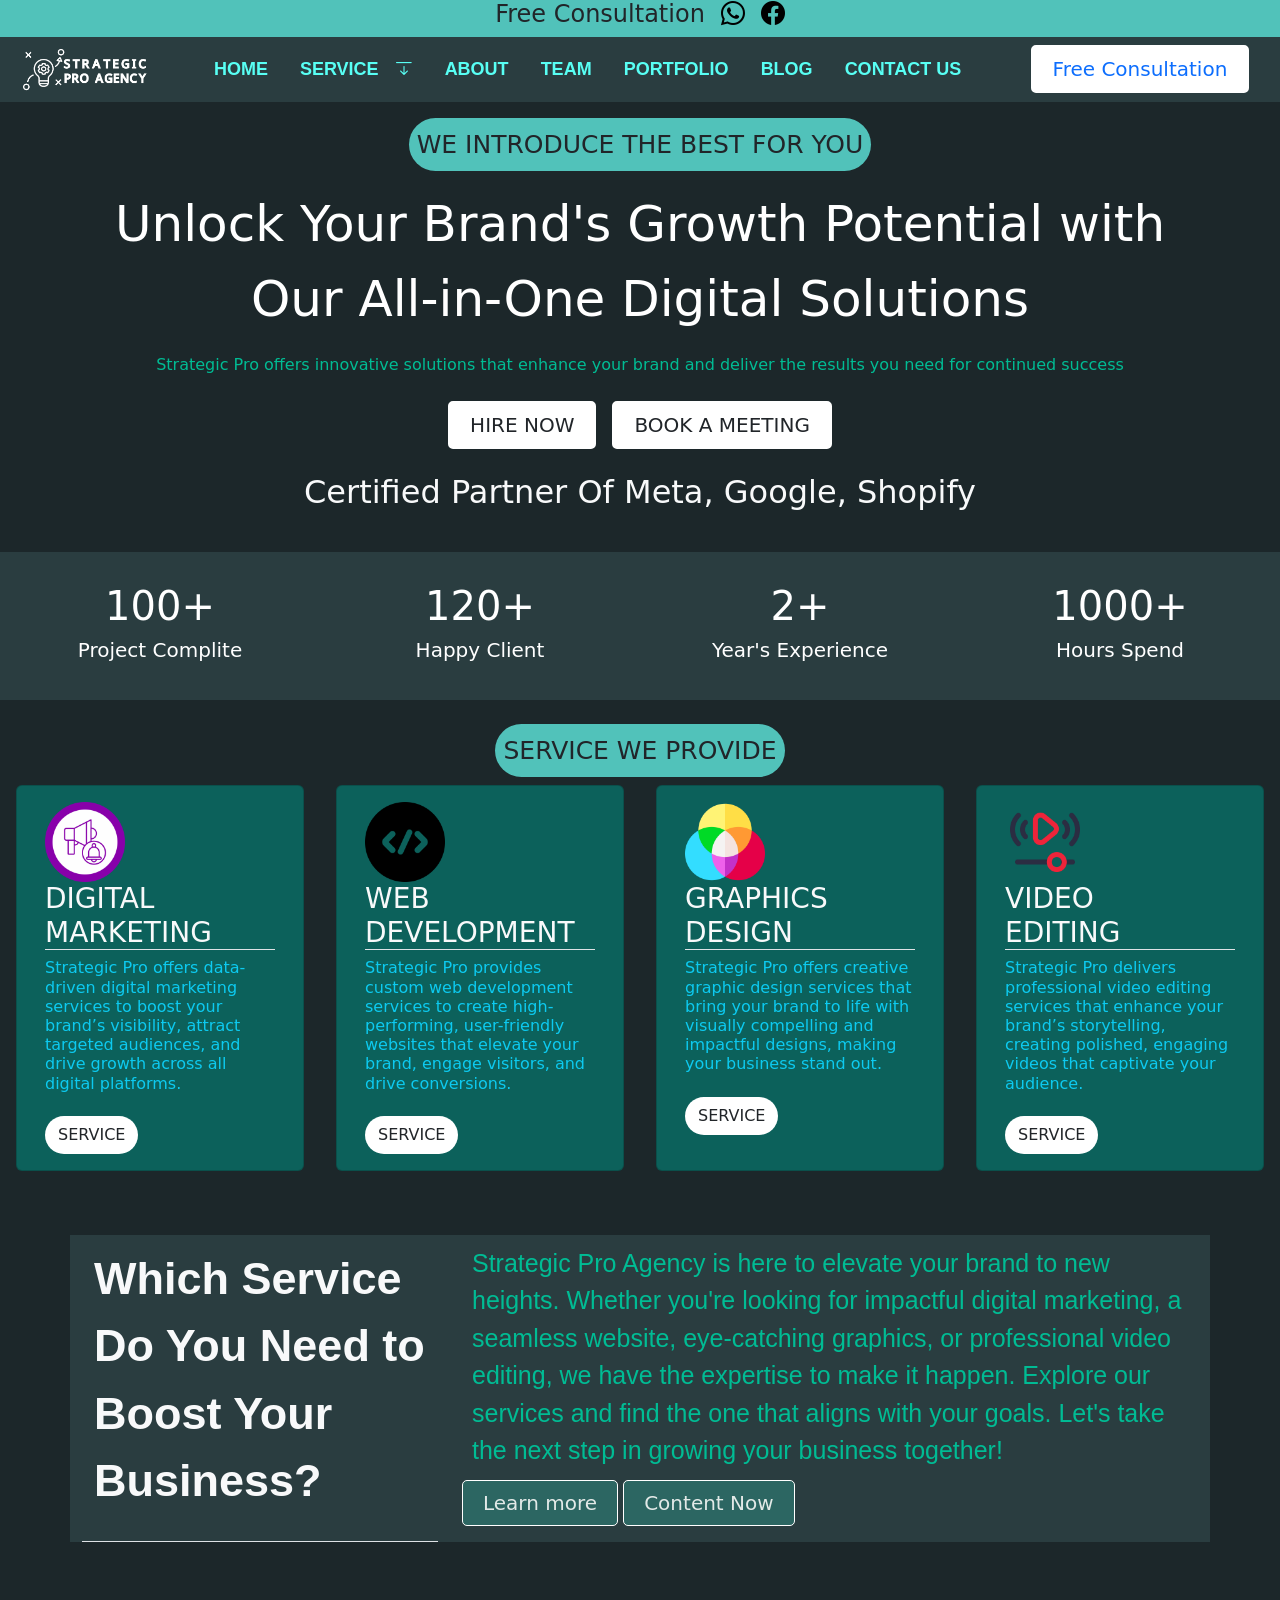
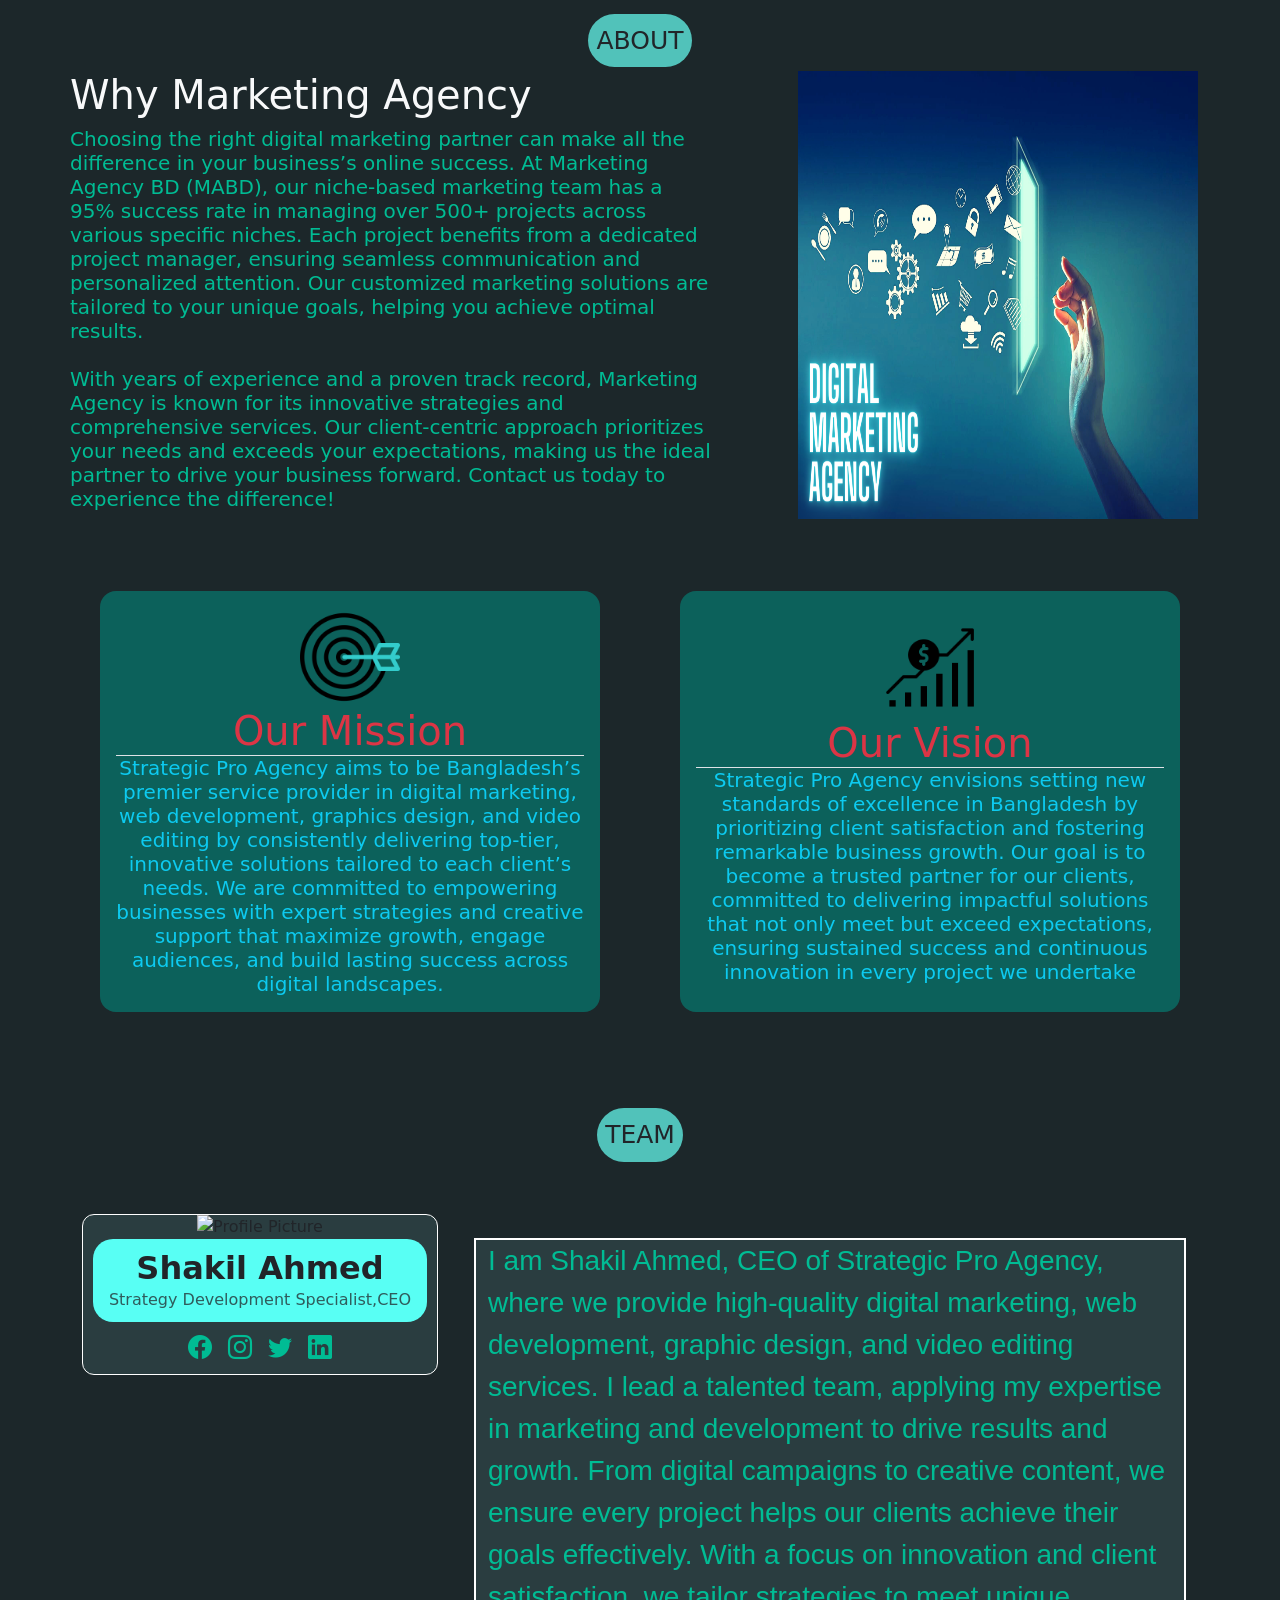
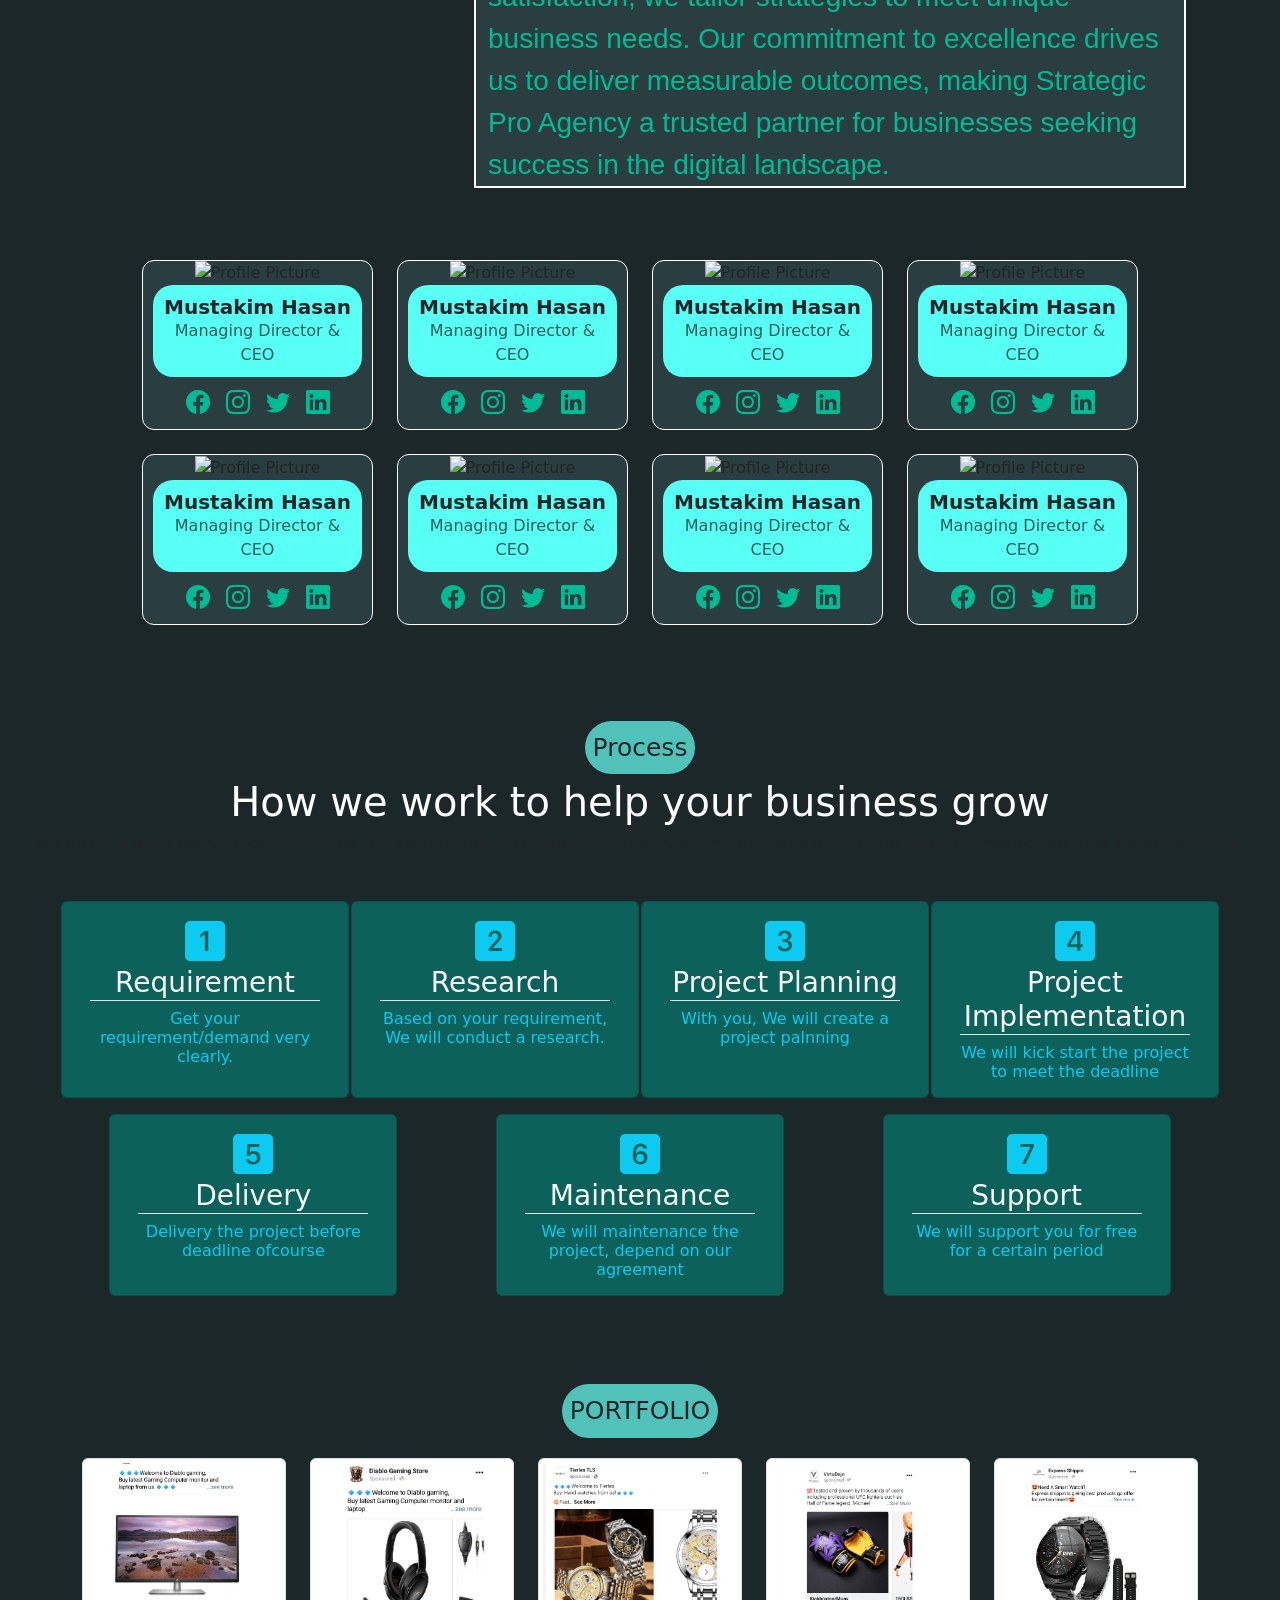
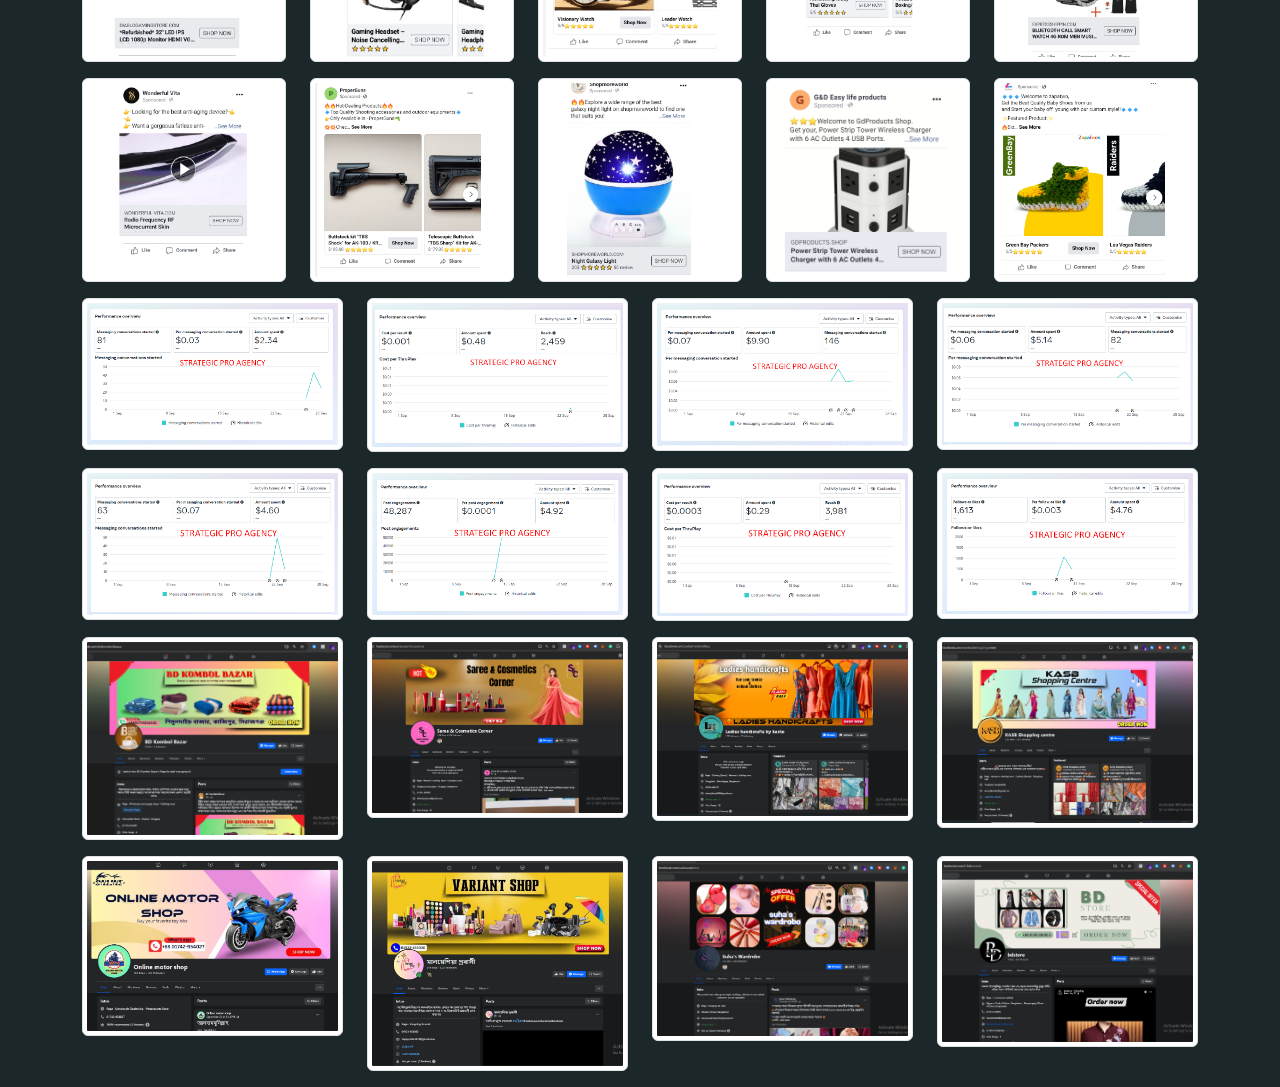
==== index.html @ 406c77cb "first commit" ====
<!DOCTYPE html>
<html lang="en">
<head>
    <meta charset="UTF-8">
    <meta name="viewport" content="width=device-width, initial-scale=1.0">
    <title>Strategic Pro</title>
    <link rel="stylesheet" href="css/style.css">
    <link rel="icon" type="image/x-icon" href="img/Untitled design (1).png">
    <link href="https://cdn.jsdelivr.net/npm/bootstrap@5.3.3/dist/css/bootstrap.min.css" rel="stylesheet" integrity="sha384-QWTKZyjpPEjISv5WaRU9OFeRpok6YctnYmDr5pNlyT2bRjXh0JMhjY6hW+ALEwIH" crossorigin="anonymous">
    <script src="https://cdn.jsdelivr.net/npm/bootstrap@5.3.3/dist/js/bootstrap.bundle.min.js" integrity="sha384-YvpcrYf0tY3lHB60NNkmXc5s9fDVZLESaAA55NDzOxhy9GkcIdslK1eN7N6jIeHz" crossorigin="anonymous"></script>
</head>
<body style="background-color:#1c272a">
    <!-- top -->
    <section>
        <div class="d-flex justify-content-center top-bg">
            <h4>Free Consultation</h4 >
            <a class="h4 ps-3 d-flex align-items-center text-decoration-none" href="https://wa.me/01705284130" target="_blank"><i class="bi bi-whatsapp"></i></a>
            <a class="h4 ps-3 d-flex align-items-center text-decoration-none" href="https://www.facebook.com/freelancerexpert.shakil" target="_blank"><i class="bi bi-facebook"></i></a>
        </div>
    </section>
    <section class="d-flex justify-content-around align-items-center sticky-top menu-ber" style="background-color: #2a3d40;">
        <div>
            <img src="img/RAKIB MART.png" alt="logo" width="130px">
        </div>
        <div class="d-none d-xl-block d-xxl-block">
            <ul class="nav">
                <li class="nav-item"><a href="3" class="nav-link">HOME</a></li>
                    <div class="dropdown">
                        <li class="nav-item">
                            <a href="#" class="nav-link">SERVICE<i class="ps-3 bi bi-arrow-bar-down"></i></a>
                        </li>
                        <div class="dropdown-content">
                            <div class="col-3 border m-1">
                                <p class="h5 d-flex sub-color p-2">DIGITAL MARKETING</p>
                                <li><a href="#" class="nav-link">Meta Ads Management </a></li>
                                <li><a href="#" class="nav-link">Google Ads Management</a></li>
                                <li><a href="#" class="nav-link">Web Analytics</a></li>
                                <li><a href="#" class="nav-link">Strategy & Planning </a></li>
                                <li><a href="#" class="nav-link">CRO </a></li>
                                <li><a href="#" class="nav-link">Social Media Marketing </a></li>
                                <li><a href="#" class="nav-link">Search Engin Optimization</a></li>
                            </div>
                            <div class="col-3 border m-1">
                                <p class="h5 d-flex sub-color p-2">WEB DEVELOPMENT</p>
                                <li><a href="#" class="nav-link">Front-End Development</a></li>
                                <li><a href="#" class="nav-link">Back-End Development</a></li>
                                <li><a href="#" class="nav-link">Full-Stack Development</a></li>
                                <li><a href="#" class="nav-link">UI/UX Design</a></li>
                                <li><a href="#" class="nav-link">Testing & Debugging</a></li>
                            </div>
                            <div class="col-3 border m-1">
                                <p class="h5 d-flex sub-color p-2">GRAPHICS DESIGN</p>
                                <li><a href="#" class="nav-link">Logo Design</a></li>
                                <li><a href="#" class="nav-link">Banner Design</a></li>
                                <li><a href="#" class="nav-link">Business Card Design</a></li>
                                <li><a href="#" class="nav-link">Product Design</a></li>
                                <li><a href="#" class="nav-link">Motion Graphics</a></li>
                                <li><a href="#" class="nav-link">Content Design</a></li>
                            </div>
                            <div class="col-3 border m-1">
                                <p class="h5 d-flex sub-color p-2">VIDEO EDITING</p>
                                <li><a href="#" class="nav-link"> Marketing Videos</a></li>
                                <li><a href="#" class="nav-link">Promotional Videos</a></li>
                                <li><a href="#" class="nav-link">Corporate & Training Videos</a></li>
                                <li><a href="#" class="nav-link">Social Media Content</a></li>
                                <li><a href="#" class="nav-link">Color Grading & Correction</a></li>
                                <li><a href="#" class="nav-link">Audio Sync & Sound Design</a></li>
                            </div>
                        </div>
                    </div>
                <li class="nav-item"><a href="3" class="nav-link">ABOUT</a></li>
                <li class="nav-item"><a href="3" class="nav-link">TEAM</a></li>
                <li class="nav-item"><a href="3" class="nav-link">PORTFOLIO</a></li>
                <li class="nav-item"><a href="3" class="nav-link">BLOG</a></li>
                <li class="nav-item"><a href="3" class="nav-link">CONTACT US</a></li>
            </ul>
        </div>
        <div class="box m-2 top-cta-button-small d-xl-none d-xxl-none">
            <a class="text-decoration-none" href="https://wa.me/01705284130" target="_blank">Free Consultation</a>
        </div>
        <div class="h5 box  m-2 top-cta-button d-none d-xl-block d-xxl-block d-none">
            <a class=" text-decoration-none" href="https://wa.me/01705284130" target="_blank">Free Consultation</a>
        </div>
    </section>


    <section>
        <div class="d-flex justify-content-center m-3">
            <div class="d-inline-flex about-main text-center">WE INTRODUCE THE BEST FOR YOU </div>
        </div>
        <div class="container">
            <p class="h2 text-white text-center d-block d-xl-none d-xxl-none">Unlock Your Brand's Growth Potential with Our All-in-One Digital Solutions</p>
            <p class=" text-size text-white text-center d-none d-xl-block d-xxl-block">Unlock Your Brand's Growth Potential with Our All-in-One Digital Solutions</p>
            <span class="text-center text-white-co justify-content-center d-flex mb-3">Strategic Pro offers innovative solutions that enhance your brand and deliver the results you need for continued success</span>
        </div>

        <div class="d-flex justify-content-center mb-3">
            <div class="h6 m-2 top-cta-button d-inline-flex d-block d-xl-none d-xxl-none box">
                HIRE NOW
            </div>
            <div class="h6 m-2 top-cta-button d-inline-flex d-block d-xl-none d-xxl-none box">
                BOOK A MEETING
            </div>
            <div class="h5 m-2 top-cta-button d-inline-flex d-none d-xl-block d-xxl-block box">
                HIRE NOW
            </div>
            <div class="h5 m-2 top-cta-button d-inline-flex d-none d-xl-block d-xxl-block box">
                BOOK A MEETING
            </div>
        </div>
        <div>
            <p class="h2 d-flex justify-content-center text-light mb-3 text-center">Certified Partner Of Meta, Google, Shopify</p>
            <div class="d-sm-flex justify-content-center text-center mb-4">
                <img src="https://growthcart.agency/wp-content/uploads/2024/01/image-65.png" alt="">
                <img src="https://growthcart.agency/wp-content/uploads/2024/01/image-64.png" alt="">
                <img src="https://growthcart.agency/wp-content/uploads/2024/01/image-63.png" alt="">
            </div>
            
        </div>
        
    </section>
    

    <section class="work-bg container-fluid">
        <div class="row work ">
            <div class="col-3">
                <h1 class="d-flex justify-content-center">100+</h1>
                <span class="d-flex justify-content-center h5">Project Complite</span>
            </div>
            <div class="col-3">
                <h1 class="d-flex justify-content-center">120+</h1>
                <span class="d-flex justify-content-center h5">Happy Client</span>
            </div>
            <div class="col-3">
                <h1 class="d-flex justify-content-center">2+</h1>
                <span class="d-flex justify-content-center h5">Year's Experience</span>
            </div>
            <div class="col-3">
                <h1 class="d-flex justify-content-center">1000+</h1>
                <span class="d-flex justify-content-center h5">Hours Spend</span>
            </div>
        </div>
    </section>

    <section class="container-fluid d-flex justify-content-around ">
        <div class="d-inline-flex about-main mt-4 mb-2">
            SERVICE WE PROVIDE
        </div>
    </section>


    <section class="container-fluid">
        <div class="d-flex row justify-content-around">
            <div class="card mb-3 box" style="width: 18rem; background-color: #0c615b;">
                <div class="card-body">
                    <img src="img/media.png" alt="" width="80px">
                  <h3 class="card-title border-bottom text-light">DIGITAL MARKETING</h3>
                  <p class="card-text h6 text-info">Strategic Pro offers data-driven digital marketing services to boost your brand’s visibility, attract targeted audiences, and drive growth across all digital platforms.</p>
                  <a href="https://wa.me/+8801705284130" class="button-color btn" target="_blank">SERVICE</a>
                </div>
            </div>
            <div class="card mb-3 box" style="width: 18rem;background-color: #0c615b;">
                <div class="card-body">
                    <img src="img/code.png" alt="" width="80px">
                  <h3 class="card-title border-bottom text-light">WEB DEVELOPMENT</h3>
                  <p class="card-text h6 text-info">Strategic Pro provides custom web development services to create high-performing, user-friendly websites that elevate your brand, engage visitors, and drive conversions.</p>
                  <a href="https://wa.me/+8801705284130" class="button-color btn" target="_blank">SERVICE</a>
                </div>
            </div>
            <div class="card mb-3 box" style="width: 18rem;background-color: #0c615b;">
                <div class="card-body">
                    <img src="img/rgb.png" alt="" width="80px">
                  <h3 class="card-title border-bottom text-light">GRAPHICS DESIGN</h3>
                  <p class="card-text h6 text-info">Strategic Pro offers creative graphic design services that bring your brand to life with visually compelling and impactful designs, making your business stand out.</p>
                  <a href="https://wa.me/+8801705284130" class="button-color btn" target="_blank">SERVICE</a>
                </div>
            </div>
            <div class="card mb-3 box" style="width: 18rem; background-color: #0c615b;">
                <div class="card-body">
                    <img src="img/online-video.png" alt="" width="80px">
                  <h3 class="card-title d-none d-xl-block border-bottom text-light">VIDEO <br> EDITING</h3>
                  <h3 class="card-title d-block d-xl-none border-bottom text-light">VIDEO EDITING</h3>
                  <p class="card-text h6 text-info">Strategic Pro delivers professional video editing services that enhance your brand’s storytelling, creating polished, engaging videos that captivate your audience.</p>
                  <a href="https://wa.me/+8801705284130" class="button-color btn" target="_blank">SERVICE</a>
                </div>
            </div>
        </div>
    </section>

    <section class="container-fluid container mb-5 mt-5">
        <div class="row p-3 p-sm-0 services-bg">
            <div class="col">
                <div class="d-flex justify-content-center tittle-qs container border-bottom text-light d-none d-xl-block">
                    <p>Which Service Do You Need to Boost Your Business?</p>
                </div>
                <div class="d-flex justify-content-center tittle-qs-small container border-bottom text-light d-block d-xl-none">
                    <p>Which Service Do You Need to Boost Your Business?</p>
                </div>
            </div>
            <div class="col-sm-8" >
                <div class="d-flex align-items-center tittle-des d-none d-xl-block "style="color: #00bc94;">         
                Strategic Pro Agency is here to elevate your brand to new heights. Whether you're looking for impactful digital marketing, a seamless website, eye-catching graphics, or professional video editing, we have the expertise to make it happen. Explore our services and find the one that aligns with your goals. Let's take the next step in growing your business together!
                </div>
                <div class="d-flex align-items-center tittle-des-small d-block d-xl-none" style="color: #00bc94;">         
                Strategic Pro Agency is here to elevate your brand to new heights. Whether you're looking for impactful digital marketing, a seamless website, eye-catching graphics, or professional video editing, we have the expertise to make it happen. Explore our services and find the one that aligns with your goals. Let's take the next step in growing your business together!
                </div>
                <div >
                    <p class="h5 service-cta-button d-inline-flex box">Learn more</p>
                    <p class="h5 service-cta-button d-inline-flex box">Content Now</p>
                </div>
            </div>
        </div>  
    </section>

    <section class="container-fluid d-flex justify-content-around ">
        <div class="d-inline-flex about-main mb-1 mt-4">
            ABOUT
        </div>
    </section>

    <section class="container">
        <div class="row">
            <div class="col-sm-7 p-4 p-sm-0 row d-flex align-items-center">
                <h1 class="text-light" style="color: #00bc94;">Why Marketing Agency</h1>
                <span class="h5 d-none d-xl-block" style="color: #00bc94;">Choosing the right digital marketing partner can make all the difference in your business’s online success. At Marketing Agency BD (MABD), our niche-based marketing team has a 95% success rate in managing over 500+ projects across various specific niches. Each project benefits from a dedicated project manager, ensuring seamless communication and personalized attention. Our customized marketing solutions are tailored to your unique goals, helping you achieve optimal results.
                   <br><br> With years of experience and a proven track record, Marketing Agency is known for its innovative strategies and comprehensive services. Our client-centric approach prioritizes your needs and exceeds your expectations, making us the ideal partner to drive your business forward. Contact us today to experience the difference!</span>
                <span class=" d-block d-xl-none" style="color: #00bc94;">Choosing the right digital marketing partner can make all the difference in your business’s online success. At Marketing Agency BD (MABD), our niche-based marketing team has a 95% success rate in managing over 500+ projects across various specific niches. Each project benefits from a dedicated project manager, ensuring seamless communication and personalized attention. Our customized marketing solutions are tailored to your unique goals, helping you achieve optimal results.
                   <br><br> With years of experience and a proven track record, Marketing Agency is known for its innovative strategies and comprehensive services. Our client-centric approach prioritizes your needs and exceeds your expectations, making us the ideal partner to drive your business forward. Contact us today to experience the difference!</span>
            </div>
            <div class="col d-flex justify-content-end container-fluid">
                <img class="d-none d-sm-block" width="400px" src="img/digital marketing agency.png" alt="">
                <img class="d-block d-sm-none" width="200px" src="img/digital marketing agency.png" alt="">
            </div>
        </div>
    </section>
    <section class="container-fluid">
        <div class="d-flex row justify-content-around m-sm-5">
            <div class="box col-sm-6 col p-3 d-flex align-items-center m-4 rounded-4" style="width: 500px ; background-color: #0c615b;">
                <div class="card-body text-center">
                    <img src="img/target.png" alt="" width="100px">
                  <h1 class="card-title border-bottom text-danger">Our Mission</h1>
                  <p class="card-text h5" style="color: #0dcaf0">Strategic Pro Agency aims to be Bangladesh’s premier service provider in digital marketing, web development, graphics design, and video editing by consistently delivering top-tier, innovative solutions tailored to each client’s needs. We are committed to empowering businesses with expert strategies and creative support that maximize growth, engage audiences, and build lasting success across digital landscapes.</p>
                </div>
            </div>
            <div class="box col-sm-6 col p-3 d-flex align-items-center m-4 rounded-4" style="width: 500px; background-color: #0c615b;">
                <div class="card-body text-center">
                    <img src="img/growth.png" alt="" width="100px">
                  <h1 class="card-title border-bottom text-danger">Our Vision</h1>
                  <p class="card-text h5"style="color: #0dcaf0">Strategic Pro Agency envisions setting new standards of excellence in Bangladesh by prioritizing client satisfaction and fostering remarkable business growth. Our goal is to become a trusted partner for our clients, committed to delivering impactful solutions that not only meet but exceed expectations, ensuring sustained success and continuous innovation in every project we undertake</p>
                </div>
            </div>
        </div>
    </section>

    <section class="container-fluid d-flex justify-content-around ">
        <div class="d-inline-flex about-main mb-1 mt-4">
            TEAM
        </div>
    </section>
    <section class="container-fluid container mb-5 mt-5">
            <div class="row">
                <!-- Card 1 -->
                <div class="col-md-4">
                    <div class="box text-center" style="border-radius: 12px; border: 1px solid white; background-color: #2a3d40;">
                        <img src="img/IMG_20241108_171100-removebg.png" class="card-img-top mx-auto" alt="Profile Picture" style="width: 260px;">
                        <div class="card-body">
                            <div class="name-color">
                                <h2 class="card-title  fw-bold">Shakil Ahmed</h5>
                                <p class="card-text text-muted">Strategy Development Specialist,CEO</p>
                            </div>
                            <div class="social-icons d-flex justify-content-center gap-3 mt-2 mb-2">
                                <a href="#" class=""><i class="bi bi-facebook"></i></a>
                                <a href="#" class=""><i class="bi bi-instagram"></i></a>
                                <a href="#" class=""><i class="bi bi-twitter"></i></a>
                                <a href="#" class=""><i class="bi bi-linkedin"></i></a>
                            </div>
                        </div>
                    </div>
                </div>
                <div class="col row my-about m-4 d-none d-sm-block d-inline-flex" style="color: #00bc94;">  
                    I am Shakil Ahmed, CEO of Strategic Pro Agency, where we provide high-quality digital marketing, web development, graphic design, and video editing services. I lead a talented team, applying my expertise in marketing and development to drive results and growth. From digital campaigns to creative content, we ensure every project helps our clients achieve their goals effectively.
                    With a focus on innovation and client satisfaction, we tailor strategies to meet unique business needs. Our commitment to excellence drives us to deliver measurable outcomes, making Strategic Pro Agency a trusted partner for businesses seeking success in the digital landscape.       
                </div>
                <div class="col-sm-8 col my-about-small m-3 d-block d-sm-none" style="color: #00bc94;">         
                    I am Shakil Ahmed, CEO of Strategic Pro Agency, where we provide high-quality digital marketing, web development, graphic design, and video editing services. I lead a talented team, applying my expertise in marketing and development to drive results and growth. From digital campaigns to creative content, we ensure every project helps our clients achieve their goals effectively.
                </div>
            </div>
        

        <div class="d-flex row justify-content-around m-sm-5">
            <div class="col-md-3 mb-4">
                <div class="box text-center" style="border-radius: 12px; border: 1px solid white; background-color: #2a3d40;">
                    <img src="img/IMG_20241108_171100-removebg.png" class="card-img-top mx-auto" alt="Profile Picture" style="width: 150px;">
                    <div class="card-body">
                        <div class="name-color">
                            <h5 class="card-title  fw-bold">Mustakim Hasan</h5>
                            <p class="card-text text-muted">Managing Director & CEO</p>
                        </div>
                        <div class="social-icons d-flex justify-content-center gap-3 mt-2 mb-2">
                            <a href="#" class=""><i class="bi bi-facebook"></i></a>
                            <a href="#" class=""><i class="bi bi-instagram"></i></a>
                            <a href="#" class=""><i class="bi bi-twitter"></i></a>
                            <a href="#" class=""><i class="bi bi-linkedin"></i></a>
                        </div>
                    </div>
                </div>
            </div>
            <div class="col-md-3 mb-4">
                <div class="text-center box" style="border-radius: 12px; border: 1px solid white; background-color: #2a3d40;">
                    <img src="img/IMG_20241108_171100-removebg.png" class="card-img-top mx-auto" alt="Profile Picture" style="width: 150px;">
                    <div class="card-body">
                        <div class="name-color">
                            <h5 class="card-title  fw-bold">Mustakim Hasan</h5>
                            <p class="card-text text-muted">Managing Director & CEO</p>
                        </div>
                        <div class="social-icons d-flex justify-content-center gap-3 mt-2 mb-2">
                            <a href="#" class=""><i class="bi bi-facebook"></i></a>
                            <a href="#" class=""><i class="bi bi-instagram"></i></a>
                            <a href="#" class=""><i class="bi bi-twitter"></i></a>
                            <a href="#" class=""><i class="bi bi-linkedin"></i></a>
                        </div>
                    </div>
                </div>
            </div>
            <div class="col-md-3 mb-4">
                <div class="text-center box" style="border-radius: 12px; border: 1px solid white; background-color: #2a3d40;">
                    <img src="img/IMG_20241108_171100-removebg.png" class="card-img-top mx-auto" alt="Profile Picture" style="width: 150px;">
                    <div class="card-body">
                        <div class="name-color">
                            <h5 class="card-title  fw-bold">Mustakim Hasan</h5>
                            <p class="card-text text-muted">Managing Director & CEO</p>
                        </div>
                        <div class="social-icons d-flex justify-content-center gap-3 mt-2 mb-2">
                            <a href="#" class=""><i class="bi bi-facebook"></i></a>
                            <a href="#" class=""><i class="bi bi-instagram"></i></a>
                            <a href="#" class=""><i class="bi bi-twitter"></i></a>
                            <a href="#" class=""><i class="bi bi-linkedin"></i></a>
                        </div>
                    </div>
                </div>
            </div>
            <div class="col-md-3 mb-4">
                <div class="text-center box" style="border-radius: 12px; border: 1px solid white; background-color: #2a3d40;">
                    <img src="img/IMG_20241108_171100-removebg.png" class="card-img-top mx-auto" alt="Profile Picture" style="width: 150px;">
                    <div class="card-body">
                        <div class="name-color">
                            <h5 class="card-title  fw-bold">Mustakim Hasan</h5>
                            <p class="card-text text-muted">Managing Director & CEO</p>
                        </div>
                        <div class="social-icons d-flex justify-content-center gap-3 mt-2 mb-2">
                            <a href="#" class=""><i class="bi bi-facebook"></i></a>
                            <a href="#" class=""><i class="bi bi-instagram"></i></a>
                            <a href="#" class=""><i class="bi bi-twitter"></i></a>
                            <a href="#" class=""><i class="bi bi-linkedin"></i></a>
                        </div>
                    </div>
                </div>
            </div>
            <div class="col-md-3 mb-4">
                <div class="text-center box" style="border-radius: 12px; border: 1px solid white; background-color: #2a3d40;">
                    <img src="img/IMG_20241108_171100-removebg.png" class="card-img-top mx-auto" alt="Profile Picture" style="width: 150px;">
                    <div class="card-body">
                        <div class="name-color">
                            <h5 class="card-title  fw-bold">Mustakim Hasan</h5>
                            <p class="card-text text-muted">Managing Director & CEO</p>
                        </div>
                        <div class="social-icons d-flex justify-content-center gap-3 mt-2 mb-2">
                            <a href="#" class=""><i class="bi bi-facebook"></i></a>
                            <a href="#" class=""><i class="bi bi-instagram"></i></a>
                            <a href="#" class=""><i class="bi bi-twitter"></i></a>
                            <a href="#" class=""><i class="bi bi-linkedin"></i></a>
                        </div>
                    </div>
                </div>
            </div>
            <div class="col-md-3 mb-4">
                <div class="text-center box" style="border-radius: 12px; border: 1px solid white; background-color: #2a3d40;">
                    <img src="img/IMG_20241108_171100-removebg.png" class="card-img-top mx-auto" alt="Profile Picture" style="width: 150px;">
                    <div class="card-body">
                        <div class="name-color">
                            <h5 class="card-title  fw-bold">Mustakim Hasan</h5>
                            <p class="card-text text-muted">Managing Director & CEO</p>
                        </div>
                        <div class="social-icons d-flex justify-content-center gap-3 mt-2 mb-2">
                            <a href="#" class=""><i class="bi bi-facebook"></i></a>
                            <a href="#" class=""><i class="bi bi-instagram"></i></a>
                            <a href="#" class=""><i class="bi bi-twitter"></i></a>
                            <a href="#" class=""><i class="bi bi-linkedin"></i></a>
                        </div>
                    </div>
                </div>
            </div>
            <div class="col-md-3 mb-4">
                <div class="text-center box" style="border-radius: 12px; border: 1px solid white; background-color: #2a3d40;">
                    <img src="img/IMG_20241108_171100-removebg.png" class="card-img-top mx-auto" alt="Profile Picture" style="width: 150px;">
                    <div class="card-body">
                        <div class="name-color">
                            <h5 class="card-title  fw-bold">Mustakim Hasan</h5>
                            <p class="card-text text-muted">Managing Director & CEO</p>
                        </div>
                        <div class="social-icons d-flex justify-content-center gap-3 mt-2 mb-2">
                            <a href="#" class=""><i class="bi bi-facebook"></i></a>
                            <a href="#" class=""><i class="bi bi-instagram"></i></a>
                            <a href="#" class=""><i class="bi bi-twitter"></i></a>
                            <a href="#" class=""><i class="bi bi-linkedin"></i></a>
                        </div>
                    </div>
                </div>
            </div>
            <div class="col-md-3 mb-4">
                <div class="text-center box" style="border-radius: 12px; border: 1px solid white; background-color: #2a3d40;">
                    <img src="img/IMG_20241108_171100-removebg.png" class="card-img-top mx-auto" alt="Profile Picture" style="width: 150px;">
                    <div class="card-body">
                        <div class="name-color">
                            <h5 class="card-title  fw-bold">Mustakim Hasan</h5>
                            <p class="card-text text-muted">Managing Director & CEO</p>
                        </div>
                        <div class="social-icons d-flex justify-content-center gap-3 mt-2 mb-2">
                            <a href="#" class=""><i class="bi bi-facebook"></i></a>
                            <a href="#" class=""><i class="bi bi-instagram"></i></a>
                            <a href="#" class=""><i class="bi bi-twitter"></i></a>
                            <a href="#" class=""><i class="bi bi-linkedin"></i></a>
                        </div>
                    </div>
                </div>
            </div>
            
                
        </div>
    </section>
    <section class="container-fluid d-flex justify-content-around ">
            <div class="d-inline-flex about-main mb-1 mt-4">
                Process
            </div>
    </section>
    <section class="container-fluid d-flex justify-content-around">
        <div class="d-inline-flex mb-2 h1 text-center text-white">
            How we work to help your business grow
        </div>
    </section>
    <div class="d-flex justify-content-center h6 text-center">
        We follow a work process for our project. We understand your requirement very clearly and provide you the perfect services that your business needs.
    </div>

    <section class="container-fluid">
        <div class="d-flex row justify-content-around m-sm-5">
            <div class="card mb-3 box" style="width: 18rem; background-color: #0c615b;">
                <div class="card-body text-center">
                    <i class="bi bi-1-square-fill h1 text-info"></i>
                  <h3 class="card-title border-bottom text-light">Requirement</h3>
                  <p class="card-text h6 text-info">Get your requirement/demand very clearly.</p>
                </div>
            </div>
            <div class="card mb-3 box" style="width: 18rem;background-color: #0c615b;">
                <div class="card-body text-center">
                    <i class="bi bi-2-square-fill h1 text-info"></i>
                  <h3 class="card-title border-bottom text-light">Research</h3>
                  <p class="card-text h6 text-info">Based on your requirement, We will conduct a research.</p>
                </div>
            </div>
            <div class="card mb-3 box" style="width: 18rem;background-color: #0c615b;">
                <div class="card-body text-center ">
                    <i class="bi bi-3-square-fill h1 text-info"></i>
                  <h3 class="card-title border-bottom text-light">Project Planning</h3>
                  <p class="card-text h6 text-info">With you, We will create a project palnning</p>
                </div>
            </div>
            <div class="card mb-3 box" style="width: 18rem; background-color: #0c615b;">
                <div class="card-body text-center">
                    <i class="bi bi-4-square-fill h1 text-info"></i>              
                  <h3 class="card-title border-bottom text-light">Project Implementation</h3>
                  <p class="card-text h6 text-info">We will kick start the project to meet the deadline</p>
                </div>
            </div>
            <div class="card mb-3 box" style="width: 18rem; background-color: #0c615b;">
                <div class="card-body text-center">
                    <i class="bi bi-5-square-fill h1 text-info"></i>      
                  <h3 class="card-title border-bottom text-light">Delivery</h3>
                  <p class="card-text h6 text-info">Delivery the project before deadline ofcourse</p>
                </div>
            </div>
            <div class="card mb-3 box" style="width: 18rem; background-color: #0c615b;">
                <div class="card-body text-center">
                    <i class="bi bi-6-square-fill h1 text-info"></i> 
                  <h3 class="card-title border-bottom text-light">Maintenance</h3>
                  <p class="card-text h6 text-info">We will maintenance the project, depend on our agreement</p>
                </div>
            </div>
            <div class="card mb-3 box" style="width: 18rem; background-color: #0c615b;">
                <div class="card-body text-center">
                    <i class="bi bi-7-square-fill h1 text-info"></i> 
                  <h3 class="card-title border-bottom text-light">Support</h3>
                  <p class="card-text h6 text-info">We will support you for free for a certain period</p>
                </div>
            </div>
        </div>
    </section>
    <section class="container-fluid d-flex justify-content-around ">
        <div class="d-inline-flex about-main mb-1 mt-4">
            PORTFOLIO
        </div>
    </section>


    <section class="container-fluid container">
        <div class="portfolio-1">
            <div class="row d-flex justify-content-around mb-3 mt-3">
                <div class="col">
                    <img src="img-1/Screenshot_152.png" class="img-thumbnail portfolio-2" width="250px" alt="...">
                </div>
                <div class="col">
                    <img src="img-1/Screenshot_154.png" class="img-thumbnail portfolio-2" width="250px" alt="...">
                </div>
                <div class="col">
                    <img src="img-1/Screenshot_21.png" class="img-thumbnail portfolio-2" width="250px" alt="...">
                </div>
                <div class="col">
                    <img src="img-1/Screenshot_24.png" class="img-thumbnail portfolio-2" width="250px" alt="...">
                </div>
                <div class="col">
                    <img src="img-1/Screenshot_389.png" class="img-thumbnail portfolio-2" width="250px" alt="...">
                </div>
            </div>
            <div class="row d-flex justify-content-around mb-3">
                <div class="col">
                    <img src="img-1/Screenshot_46.png" class="img-thumbnail portfolio-2" width="250px" alt="...">
                </div>
                <div class="col">
                    <img src="img-1/Screenshot_55.png" class="img-thumbnail portfolio-2" width="250px" alt="...">
                </div>
                <div class="col">
                    <img src="img-1/Screenshot_76.png" class="img-thumbnail portfolio-2" width="250px" alt="...">
                </div>
                <div class="col">
                    <img src="img-1/Screenshot_85.png" class="img-thumbnail portfolio-2" width="250px" alt="...">
                </div>
                <div class="col">
                    <img src="img-1/Screenshot_95.png" class="img-thumbnail portfolio-2" width="250px" alt="...">
                </div>
            </div>



            <div class="row d-flex justify-content-around mb-3">
                <div class="col">
                    <img src="img-2/Screenshot_1.png" class="img-thumbnail portfolio-2" width="300px" alt="...">
                </div>
                <div class="col">
                    <img src="img-2/Screenshot_2.png" class="img-thumbnail portfolio-2" width="300px" alt="...">
                </div>
                <div class="col">
                    <img src="img-2/Screenshot_3.png" class="img-thumbnail portfolio-2" width="300px" alt="...">
                </div>
                <div class="col">
                    <img src="img-2/Screenshot_4.png" class="img-thumbnail portfolio-2" width="300px" alt="...">
                </div>
            </div>
            <div class="row d-flex justify-content-around mb-3">
                <div class="col">
                    <img src="img-2/Screenshot_5.png" class="img-thumbnail portfolio-2" width="300px" alt="...">
                </div>
                <div class="col">
                    <img src="img-2/Screenshot_6.png" class="img-thumbnail portfolio-2" width="300px" alt="...">
                </div>
                <div class="col">
                    <img src="img-2/Screenshot_7.png" class="img-thumbnail portfolio-2" width="300px" alt="...">
                </div>
                <div class="col">
                    <img src="img-2/Screenshot_8.png" class="img-thumbnail portfolio-2" width="300px" alt="...">
                </div>
            </div>

            <div class="row d-flex justify-content-around mb-3">
                <div class="col">
                    <img src="img-3/Screenshot_16.png" class="img-thumbnail portfolio-2" width="320px" alt="...">
                </div>
                <div class="col">
                    <img src="img-3/Screenshot_315.png" class="img-thumbnail portfolio-2" width="320px" alt="...">
                </div>
                <div class="col">
                    <img src="img-3/Screenshot_316.png" class="img-thumbnail portfolio-2" width="320px" alt="...">
                </div>
                <div class="col">
                    <img src="img-3/Screenshot_317.png" class="img-thumbnail portfolio-2" width="320px" alt="...">
                </div>
            </div>
            <div class="row d-flex justify-content-around mb-3">
                <div class="col">
                    <img src="img-3/Screenshot_318.png" class="img-thumbnail portfolio-2" width="320px" alt="...">
                </div>
                <div class="col">
                    <img src="img-3/Screenshot_319.png" class="img-thumbnail portfolio-2" width="320px" alt="...">
                </div>
                <div class="col">
                    <img src="img-3/Screenshot_320.png" class="img-thumbnail portfolio-2" width="320px" alt="...">
                </div>
                <div class="col">
                    <img src="img-3/Screenshot_321.png" class="img-thumbnail portfolio-2" width="320px" alt="...">
                </div>
            </div>
        </div>
    </section>
    
    <section>
    </section>

    <script src="https://code.jquery.com/jquery-3.7.1.min.js"></script>
    <script src="js/app.js"></script>
</body>
</html>
---- css/style.css ----
@import url("https://cdn.jsdelivr.net/npm/bootstrap-icons@1.11.3/font/bootstrap-icons.min.css");


.top-bg{
  background: #51c2ba;
}
.top-bg a{
  color: rgb(0, 0, 0);
}

.dropdown {
  position: relative;
  display: inline-block;
}

.dropdown-content {
  display: none;
  position: absolute;
  background-color: #2a3d40;
  min-width: 160px;
  box-shadow: 0px 8px 16px 0px rgba(0,0,0,0.2);
  padding: 7px 20px;
  z-index: 1;
  width: 1050px;
  transform: translateX(-20%);
}

.dropdown:hover .dropdown-content {
  display: flex;
  justify-content: center;
}
.nav .nav-link{
  color: #58fff4;
  font-weight: bold;
  font-family: 'Gill Sans', 'Gill Sans MT', Calibri, 'Trebuchet MS', sans-serif;
  font-size: 18px;
}
.nav .nav-link:hover{
  color: #ffff;
  font-weight: bold;
  font-family: 'Gill Sans', 'Gill Sans MT', Calibri, 'Trebuchet MS', sans-serif;
  font-size: 18px;
}

.top-cta-button{
  border: 2px solid rgb(255, 255, 255);
  border-radius: 20px;
  background: white;
  padding: 10px 20px;
}
.top-cta-button:hover{
  background-color: #51c2ba;
}

.top-cta-button-small{
  border: 2px solid rgb(255, 255, 255);
  border-radius: 20px;
  background: #ffffff;
  padding: 5px 5px;
  font-size: 12px;
  font-weight: bold;
}
.top-cta-button-small:hover{
  background-color: #51c2ba;
}
.about-main{
  background-color: #51c2ba;
  border-radius: 30px;
  padding: 8px;
  font-weight: 500;
  font-size: 25px;
}
.text-size{
  font-size: 50px;
}
.text-white-co{
  color: #00bc94;
}


.card .button-color{
  border-radius: 30px;
  background-color: #ffffff;
  font-weight: 500;
  margin-top: 15px;
}

.card .button-color:hover{
  background-color: rgb(6, 128, 128);
  color:white;
}

.dropdown-content .sub-color{
  color: #ffffff ;
}

.work-bg{
  background: #2a3d40;
  padding: 30px;
  color: white;
}

.my-img{
  border: 2px solid rgb(255, 255, 255);
  border-radius: 10px;
  
}

.my-about{
  border: 2px solid #ffffff;
  color: rgb(255, 255, 255);
  background-color: #2a3d40;
  font-weight: 500;
  font-size: 28px;
  font-family: 'Segoe UI', Tahoma, Geneva, Verdana, sans-serif;
  align-items: center;
  margin: 500px;
}
.my-about-small{
  border: 2px solid #ffffff;
  color: rgb(255, 255, 255);
  background-color: #2a3d40;
  font-weight: 200;
  font-size: 18px;
  font-family: 'Segoe UI', Tahoma, Geneva, Verdana, sans-serif;
  display: flex;
  align-items: center;
}

.my-name-tittle{
  font-size: 22px;
  color: #ffffff;
  font-weight: 500;
  margin: 0px;
}
.my-name-tittle-2{
  font-size: 18px;
  color: #b6abab;
  font-weight: 500;
  margin: 0px;
}
.my-name-tittle-sub{
  font-size: 20px;
  color: #d4d3d3;
  font-weight: 500;
  margin: 0px;
}
.my-name-tittle-2-sub{
  font-size: 16px;
  color: #a79797;
  font-weight: 500;
  margin: 0px;
}

/* .service-sec{
  font-weight: 300;
  background: #2a3d40;
  color: rgb(240, 8, 8);
  padding: 50px;
} */

.tittle-qs{
  font-size: 45px;
  font-family: 'Gill Sans', 'Gill Sans MT', Calibri, 'Trebuchet MS', sans-serif;
  font-weight: 600;
  padding: 10px;
}
.tittle-qs-small{
  font-size: 30px;
  font-family: 'Gill Sans', 'Gill Sans MT', Calibri, 'Trebuchet MS', sans-serif;
  font-weight: 600;
  padding: 10px;
}

.tittle-des{
  font-size: 25px;
  font-family: 'Lucida Sans', 'Lucida Sans Regular', 'Lucida Grande', 'Lucida Sans Unicode', Geneva, Verdana, sans-serif;
  font-weight: 200;
  padding: 10px;

}
.tittle-des-small{
  font-size: 15px;
  font-family: 'Lucida Sans', 'Lucida Sans Regular', 'Lucida Grande', 'Lucida Sans Unicode', Geneva, Verdana, sans-serif;
  font-weight: 200;
  padding: 10px;

}

.services-bg{
  background-color: #2a3d40;
  color: #e2e9e7;
}

.service-cta-button{
  border: 1px solid rgb(255, 255, 255);
  border-radius: 20px;
  background:#2c6662;
  padding: 10px 20px;
}
.service-cta-button:hover{
  background-color: #ffffff;
  color:rgb(0, 0, 0);
}


.box {
  position: relative;
  border-radius: 5px;
  -webkit-transition: all 0.6s cubic-bezier(0.165, 0.84, 0.44, 1);
  transition: all 0.6s cubic-bezier(0.165, 0.84, 0.44, 1);
}

.box::after {
  content: "";
  border-radius: 5px;
  position: absolute;
  z-index: -1;
  top: 0;
  left: 0;
  opacity: 0;
  -webkit-transition: all 0.6s cubic-bezier(0.165, 0.84, 0.44, 1);
  transition: all 0.6s cubic-bezier(0.165, 0.84, 0.44, 1);
}

.box:hover {
  -webkit-transform: scale(1.03, 1.03);
  transform: scale(1.03, 1.03);
  box-shadow:0px 25px 20px -20px rgb(255, 255, 255);
}

.box:hover::after {
    opacity: 1;
}

.name-color{
  background-color: #58fff4;
  margin: 0px 10px;
  border-radius: 20px;
  padding: 10px;
}
.social-icons a {
  font-size: 1.5rem;
  color:#00bc94; /* Social media icon color */
  transition: color 0.3s ease-in-out;
}

.social-icons a:hover {
  color: #ffff; /* Darker shade on hover */
}
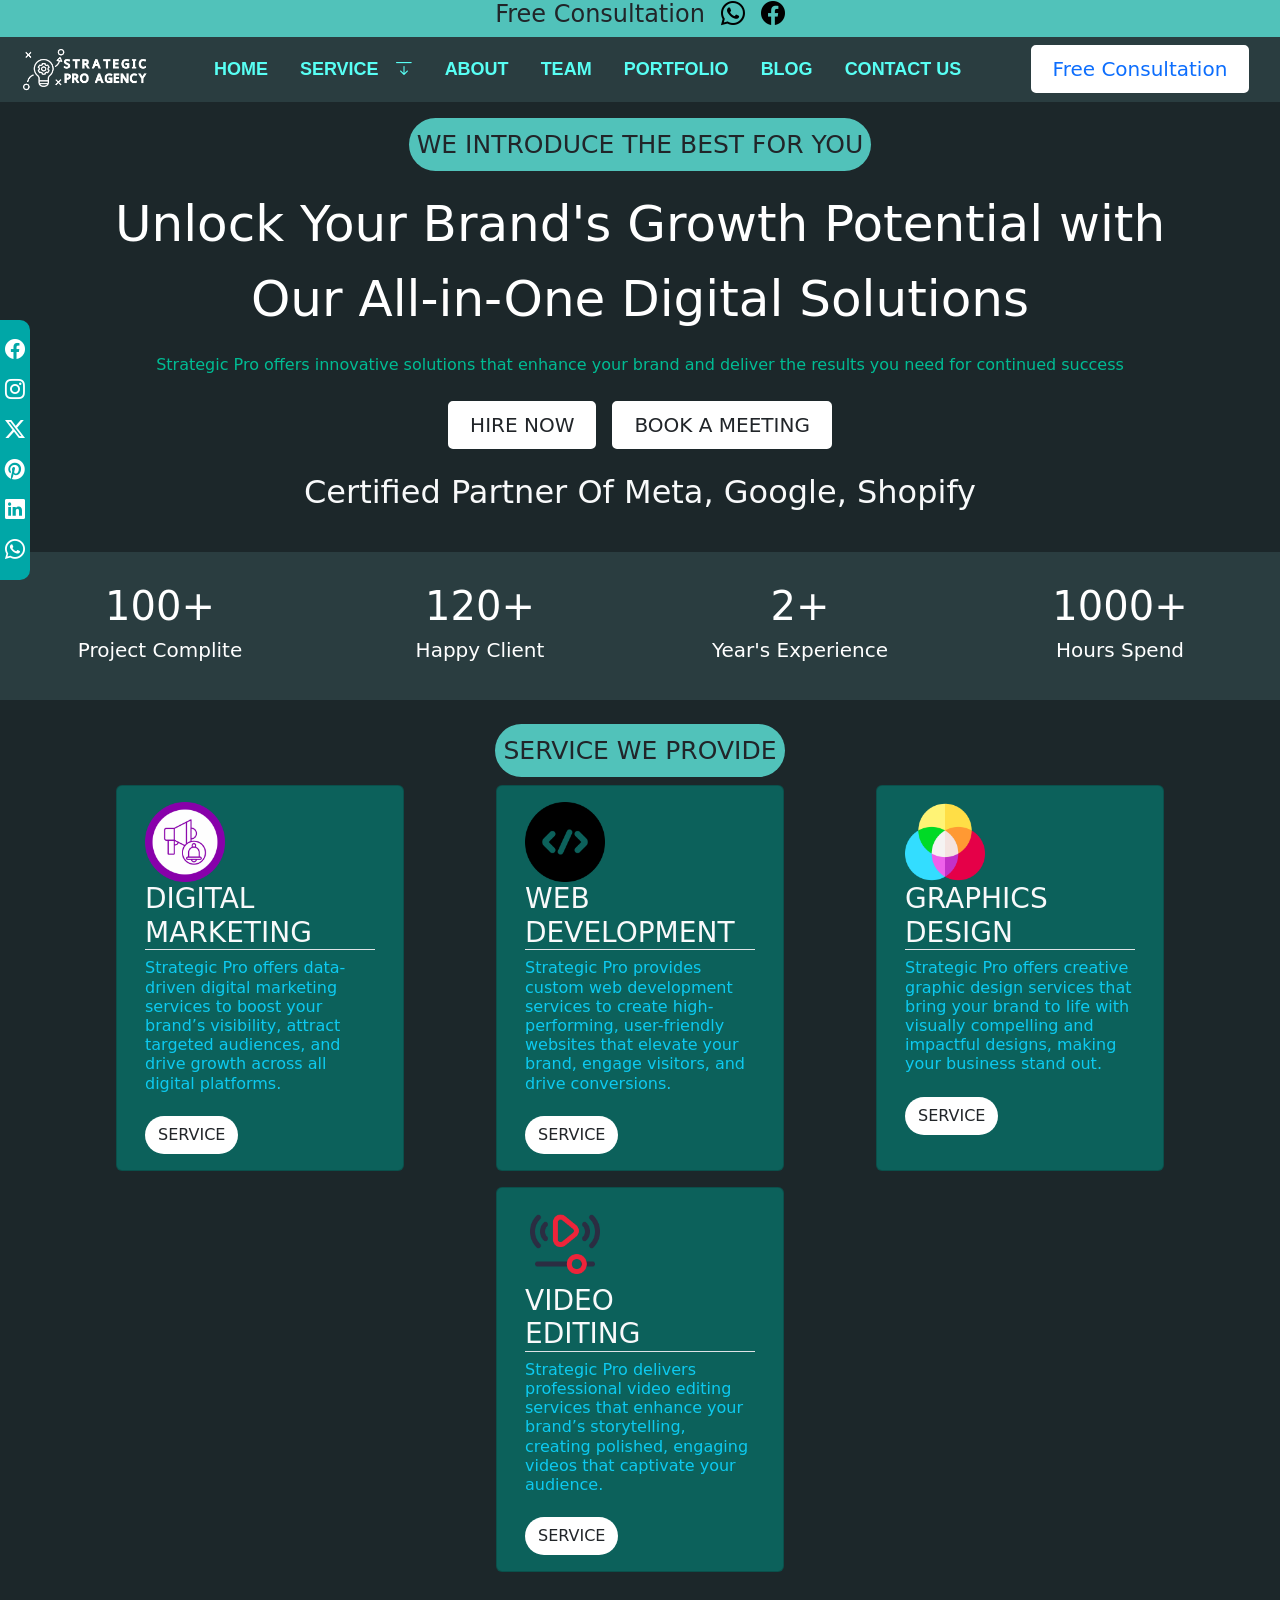
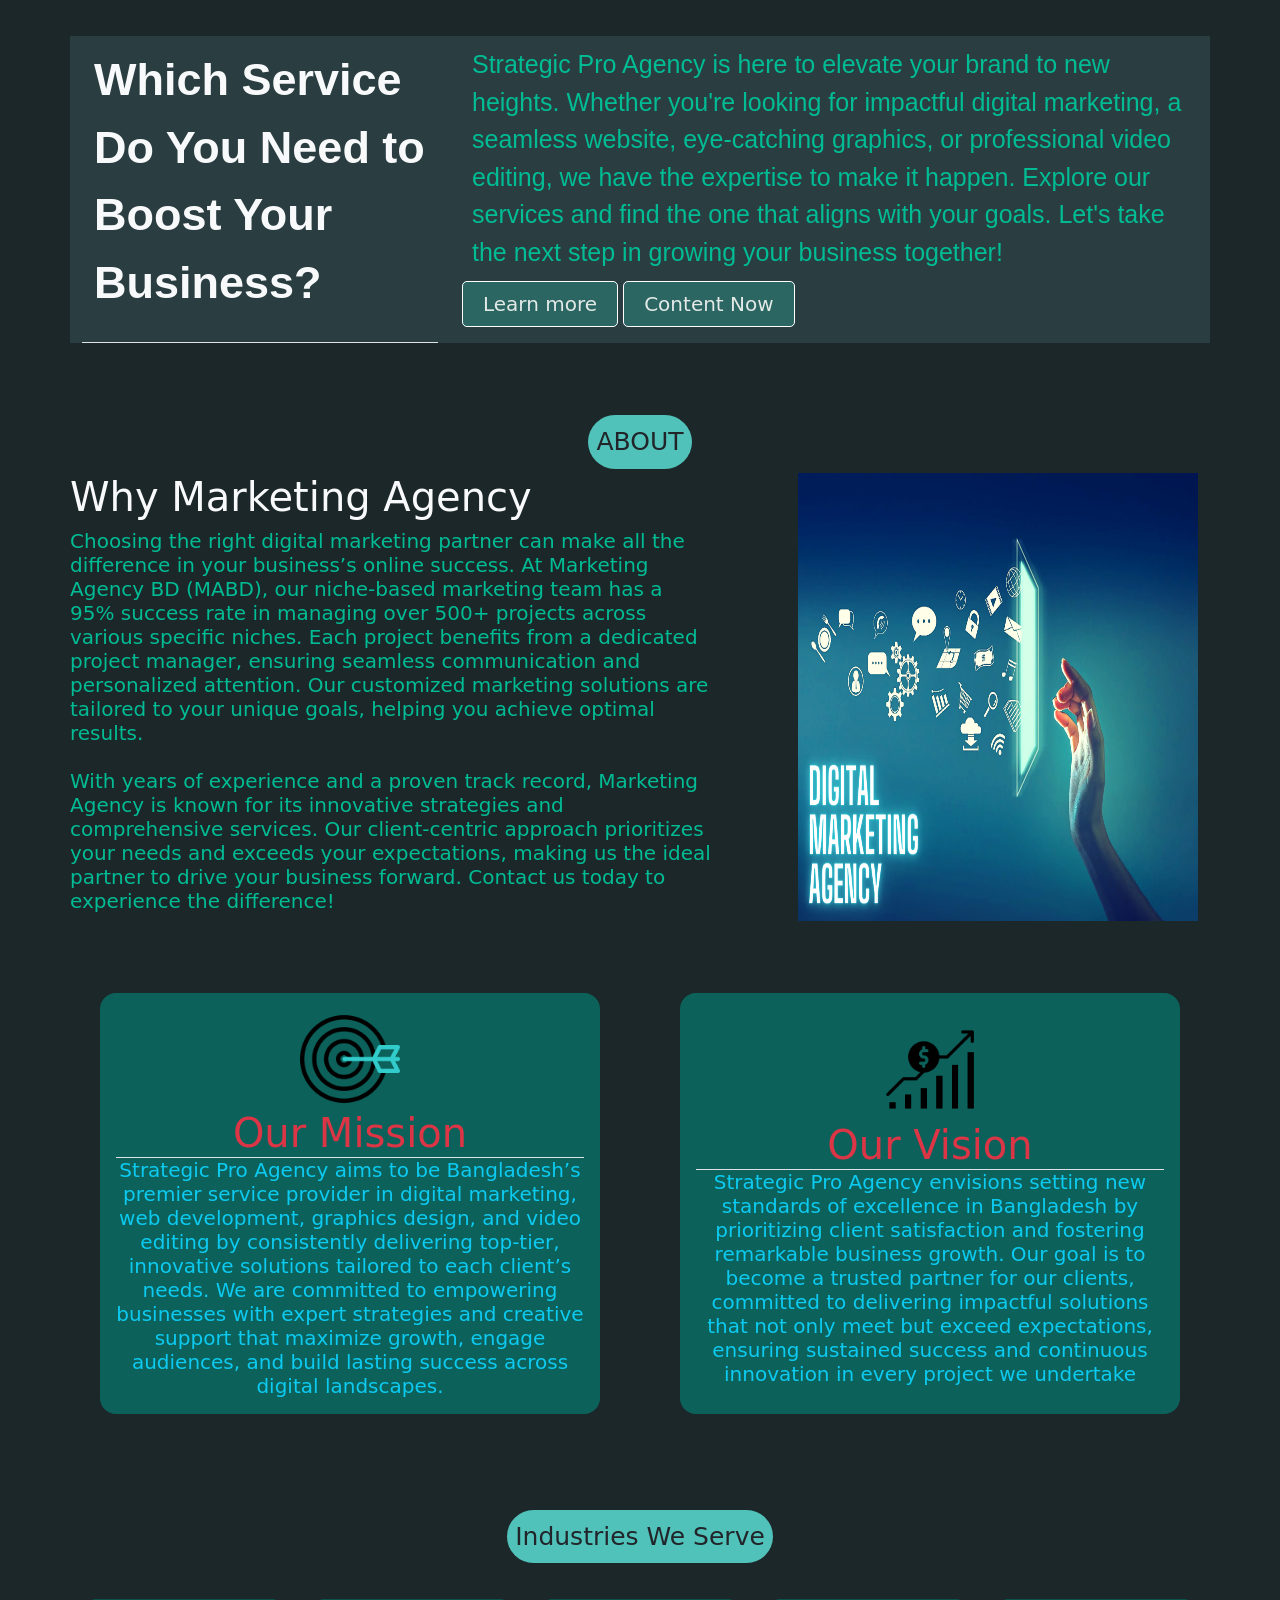
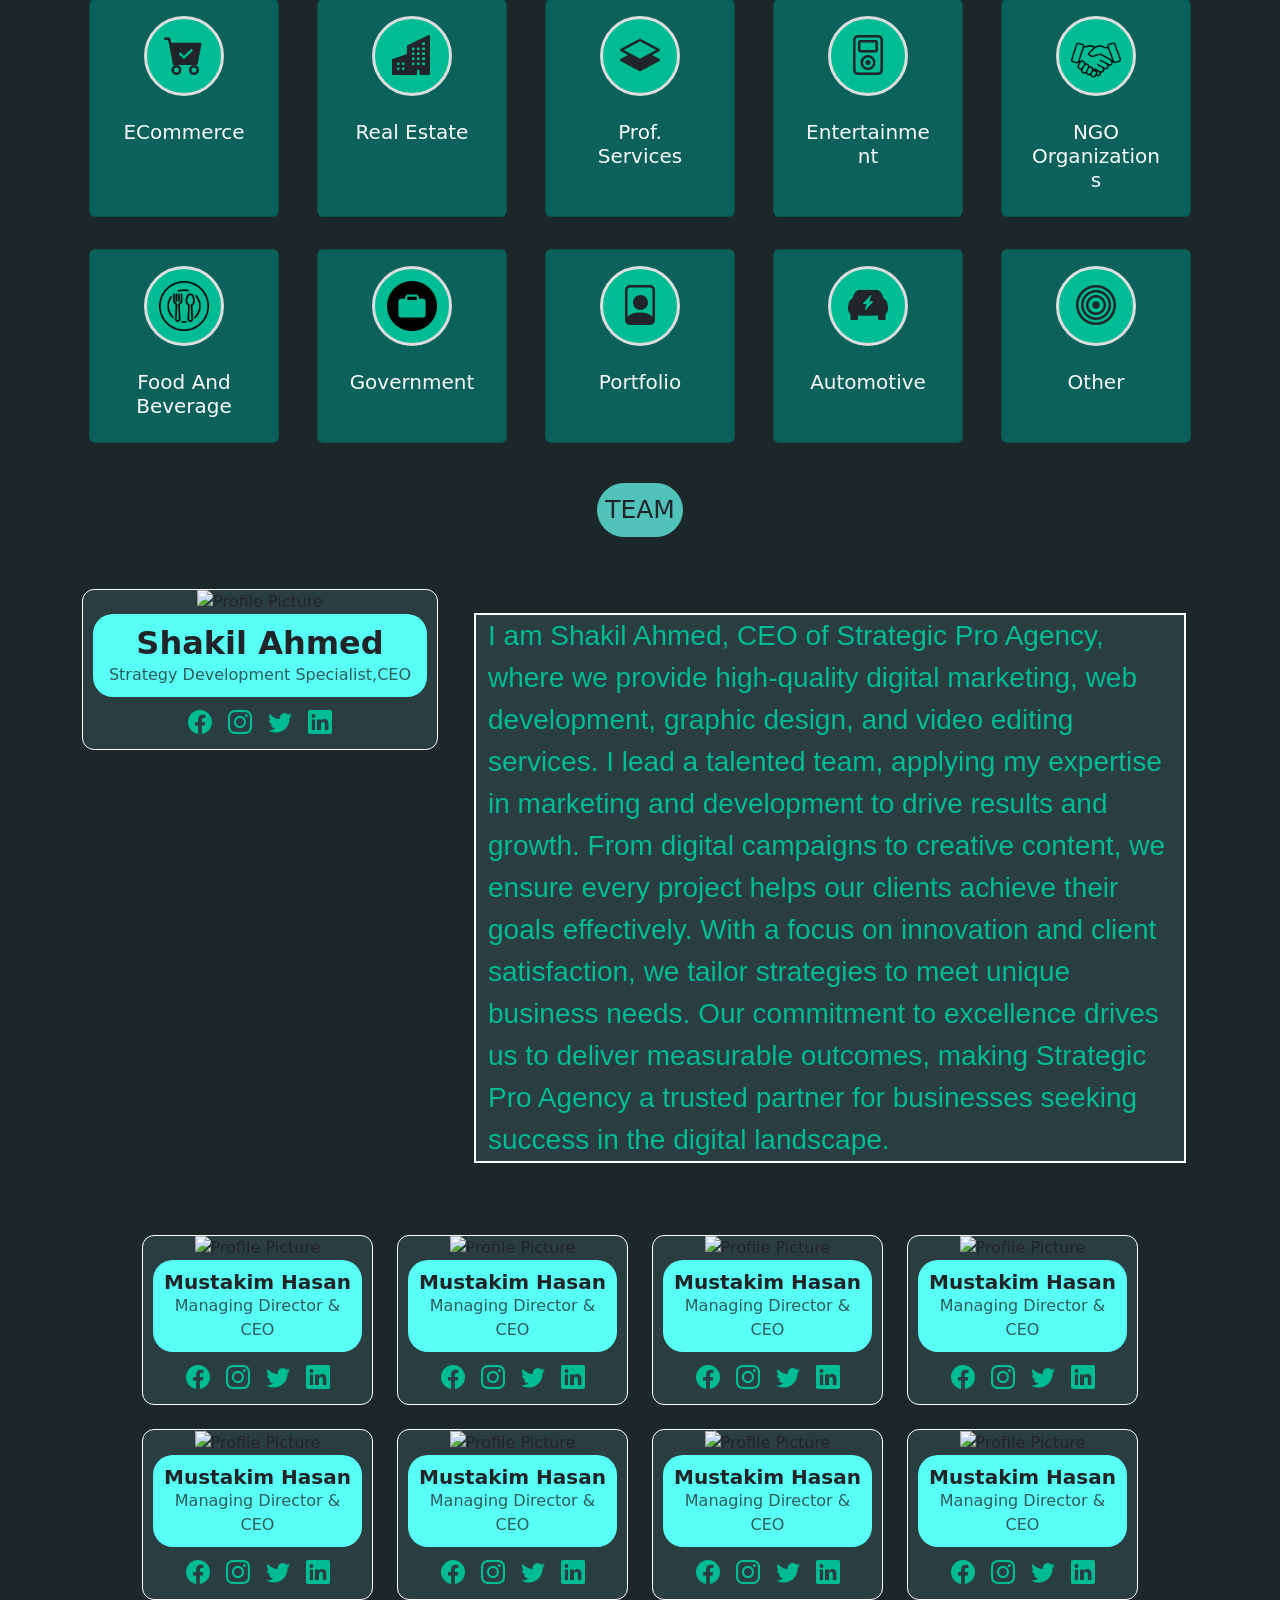
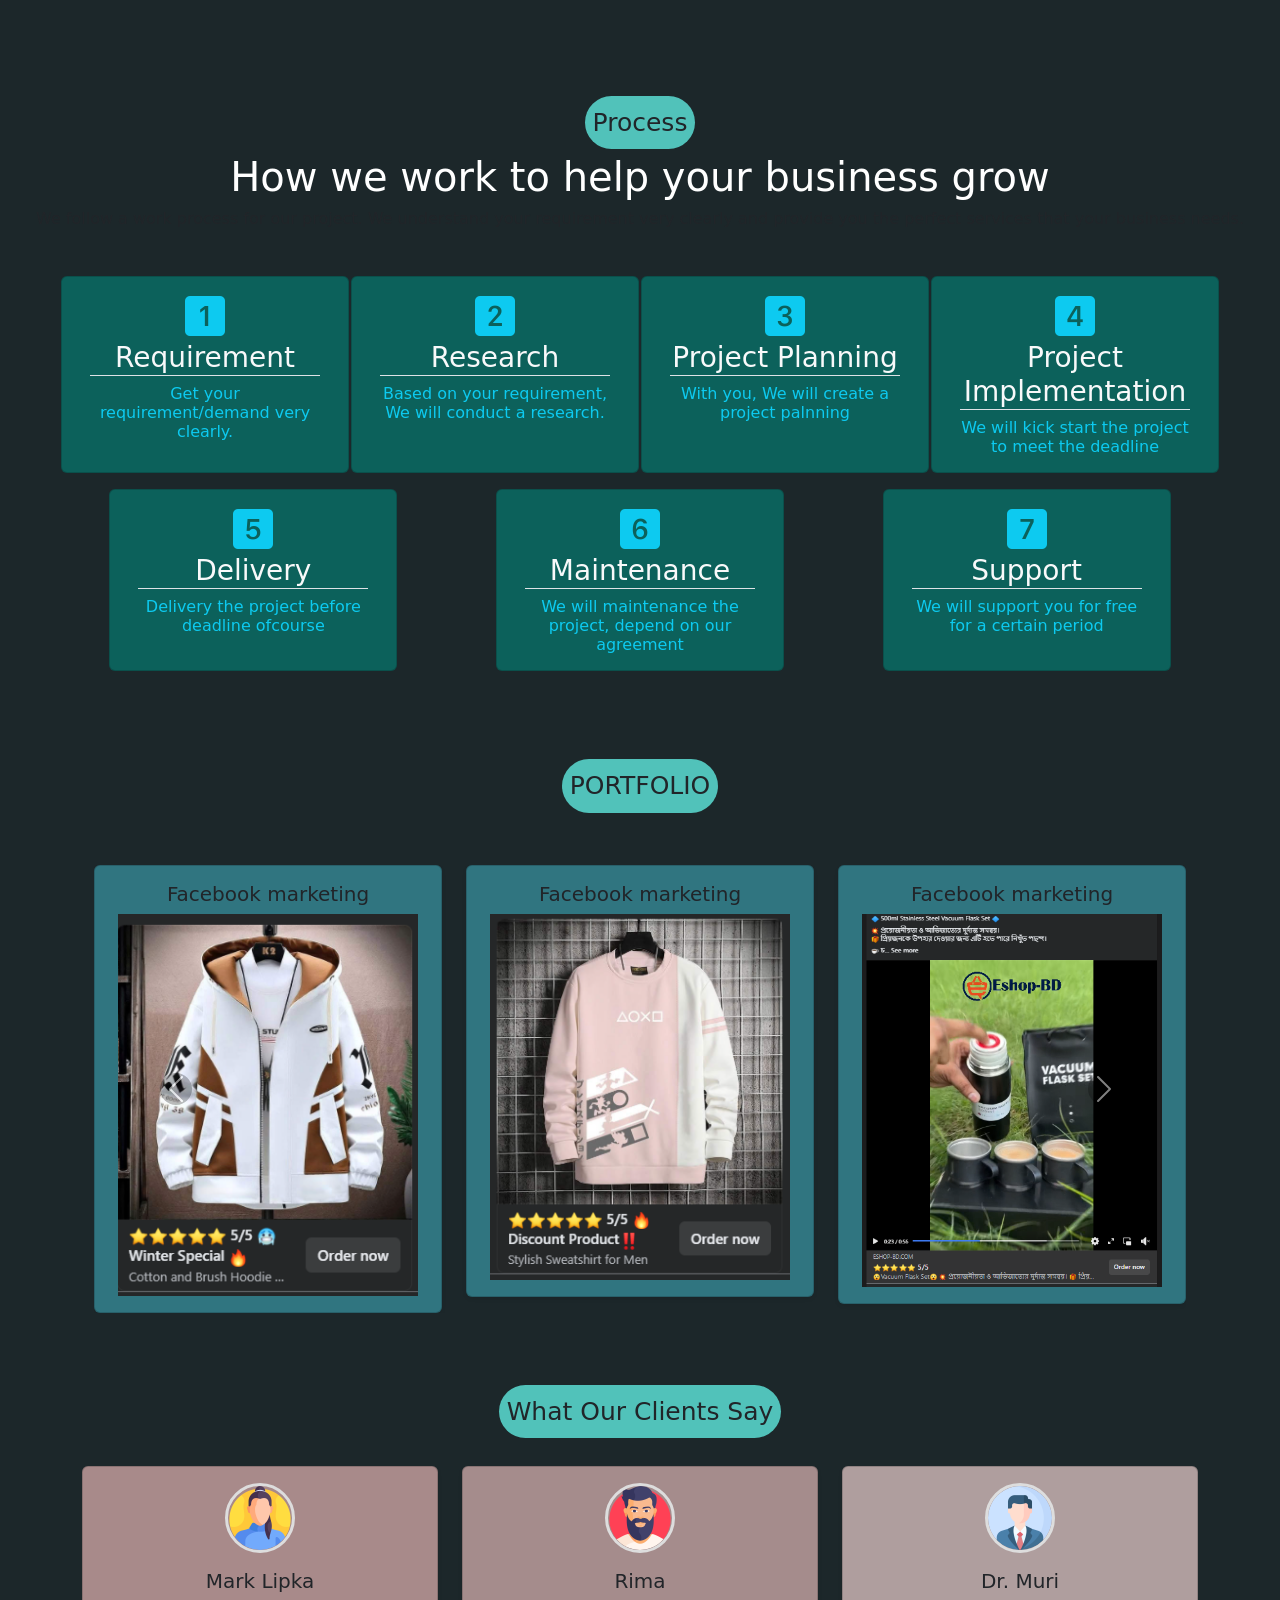
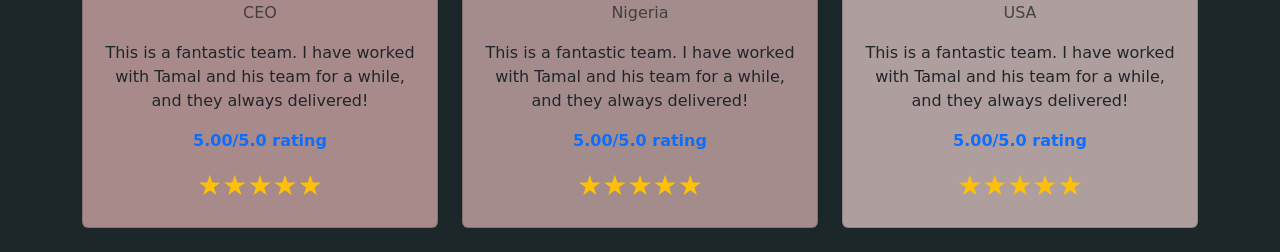
==== commit 365e46b4: "update" ====
--- a/index.html
+++ b/index.html
@@ -83,6 +83,15 @@
         </div>
     </section>
 
+    <div class="social-bar">
+    <a href="https://www.facebook.com" target="_blank" class="social-link facebook"><i class="bi bi-facebook"></i></a>
+    <a href="https://www.instagram.com" target="_blank" class="social-link instagram"><i class="bi bi-instagram"></i></a>
+    <a href="https://twitter.com" target="_blank" class="social-link twitter"><i class="bi bi-twitter-x"></i></a>
+    <a href="https://pinterest.com" target="_blank" class="social-link pinterest"><i class="bi bi-pinterest"></i></a>
+    <a href="https://www.linkedin.com" target="_blank" class="social-link linkedin"><i class="bi bi-linkedin"></i></a>
+    <a href="https://wa.me/yournumber" target="_blank" class="social-link whatsapp"><i class="bi bi-whatsapp"></i></a>
+    </div>
+
 
     <section>
         <div class="d-flex justify-content-center m-3">
@@ -149,7 +158,7 @@
     </section>
 
 
-    <section class="container-fluid">
+    <section class="container">
         <div class="d-flex row justify-content-around">
             <div class="card mb-3 box" style="width: 18rem; background-color: #0c615b;">
                 <div class="card-body">
@@ -249,6 +258,139 @@
                   <p class="card-text h5"style="color: #0dcaf0">Strategic Pro Agency envisions setting new standards of excellence in Bangladesh by prioritizing client satisfaction and fostering remarkable business growth. Our goal is to become a trusted partner for our clients, committed to delivering impactful solutions that not only meet but exceed expectations, ensuring sustained success and continuous innovation in every project we undertake</p>
                 </div>
             </div>
+        </div>
+    </section>
+    <section class="container-fluid d-flex justify-content-around mb-3">
+        <div class="d-inline-flex about-main mb-1 mt-4">
+            Industries We Serve
+        </div>
+    </section>
+
+    <section class="container">
+        <div class="d-flex row justify-content-around">
+            <div class="card m-sm-3 mb-3 col-sm-2 col-5 box" style="background-color: #0c615b;">
+                <div class="card-body">
+                    <div class="d-flex justify-content-center">
+                       <div class="rounded-circle justify-content-center align-items-center pt-2 d-inline-flex serve">
+                        <i class="bi bi-cart-check-fill h1"></i>
+                    </div> 
+                    </div>
+                    
+                  <h6 class="d-block d-sm-none card-title pt-4 text-center justify-content-center d-flex text-light ">ECommerce</h5>
+                  <h5 class="d-none d-sm-block card-title pt-4 text-center justify-content-center d-flex text-light ">ECommerce</h5>
+            </div>
+            </div>
+            <div class="card m-sm-3 mb-3 col-sm-2 col-5 box" style="background-color: #0c615b;">
+                <div class="card-body">
+                    <div class="d-flex justify-content-center">
+                       <div class="rounded-circle justify-content-center align-items-center pt-2 d-inline-flex serve">
+                        <i class="bi bi-buildings-fill h1"></i>
+                    </div> 
+                    </div>
+                    
+                  <h6 class="d-block d-sm-none card-title pt-4 text-center justify-content-center d-flex text-light ">Real Estate</h5>
+                  <h5 class="d-none d-sm-block card-title pt-4 text-center justify-content-center d-flex text-light ">Real Estate</h5>
+                </div>
+            </div>
+            <div class="card m-sm-3 mb-3 col-sm-2 col-5 box" style="background-color: #0c615b;">
+                <div class="card-body">
+                    <div class="d-flex justify-content-center">
+                       <div class="rounded-circle justify-content-center align-items-center pt-2 d-inline-flex serve">
+                        <i class="bi bi-layers-half h1"></i>
+                    </div> 
+                    </div>
+                    
+                  <h6 class="d-block d-sm-none card-title pt-4 text-center justify-content-center d-flex text-light ">Prof. Services</h5>
+                  <h5 class="d-none d-sm-block card-title pt-4 text-center justify-content-center d-flex text-light ">Prof. Services</h5>
+            </div>
+            </div>
+            <div class="card m-sm-3 mb-3 col-sm-2 col-5 box" style="background-color: #0c615b;">
+                <div class="card-body">
+                    <div class="d-flex justify-content-center">
+                       <div class="rounded-circle justify-content-center align-items-center pt-2 d-inline-flex serve">
+                        <i class="bi bi-music-player h1"></i>
+                    </div> 
+                    </div>
+                    
+                  <h6 class="d-block d-sm-none card-title pt-4 text-center justify-content-center d-flex text-light ">Entertainment</h5>
+                  <h5 class="d-none d-sm-block card-title pt-4 text-center justify-content-center d-flex text-light ">Entertainment</h5>
+            </div>
+            </div>
+            <div class="card m-sm-3 mb-3 col-sm-2 col-5 box" style="background-color: #0c615b;">
+                <div class="card-body">
+                    <div class="d-flex justify-content-center">
+                       <div class="rounded-circle justify-content-center align-items-center pt-2 d-inline-flex serve">
+                        <img src="img/handshake.png" alt="" width="50px">
+                    </div> 
+                    </div>
+                    
+                  <h6 class="d-block d-sm-none card-title pt-4 text-center justify-content-center d-flex text-light ">NGO Organizations</h5>
+                  <h5 class="d-none d-sm-block card-title pt-4 text-center justify-content-center d-flex text-light ">NGO Organizations</h5>
+            </div>
+            </div>
+
+            <div class="card m-sm-3 mb-3 col-sm-2 col-5 box" style="background-color: #0c615b;">
+                <div class="card-body">
+                    <div class="d-flex justify-content-center">
+                       <div class="rounded-circle justify-content-center align-items-center d-inline-flex serve">
+                        <img src="img/dish.png" alt="" width="50px">
+                    </div> 
+                    </div>
+                  <h6 class="d-block d-sm-none card-title pt-4 text-center justify-content-center d-flex text-light ">Food And Beverage</h5>
+                  <h5 class="d-none d-sm-block card-title pt-4 text-center justify-content-center d-flex text-light ">Food And Beverage</h5>
+            </div>
+            </div>
+
+            <div class="card m-sm-3 mb-3 col-sm-2 col-5 box" style="background-color: #0c615b;">
+                <div class="card-body">
+                    <div class="d-flex justify-content-center">
+                       <div class="rounded-circle justify-content-center align-items-center d-inline-flex serve">
+                        <img src="img/bag.png" alt="" width="50px">
+                    </div> 
+                    </div>
+                    
+                  <h6 class="d-block d-sm-none card-title pt-4 text-center justify-content-center d-flex text-light ">Government</h5>
+                  <h5 class="d-none d-sm-block card-title pt-4 text-center justify-content-center d-flex text-light ">Government</h5>
+            </div>
+            </div>
+            
+            <div class="card m-sm-3 mb-3 col-sm-2 col-5 box" style="background-color: #0c615b;">
+                <div class="card-body">
+                    <div class="d-flex justify-content-center">
+                       <div class="rounded-circle justify-content-center align-items-center pt-2 d-inline-flex serve">
+                        <i class="bi bi-file-person h1"></i>
+                    </div> 
+                    </div>
+                    
+                  <h6 class="d-block d-sm-none card-title pt-4 text-center justify-content-center d-flex text-light ">Portfolio</h5>
+                  <h5 class="d-none d-sm-block card-title pt-4 text-center justify-content-center d-flex text-light ">Portfolio</h5>
+            </div>
+            </div>
+            <div class="card m-sm-3 mb-3 col-sm-2 col-5 box" style="background-color: #0c615b;">
+                <div class="card-body">
+                    <div class="d-flex justify-content-center">
+                       <div class="rounded-circle justify-content-center align-items-center pt-2 d-inline-flex serve">
+                        <i class="bi bi-ev-front-fill h1"></i>
+                    </div> 
+                    </div>
+                    
+                  <h6 class="d-block d-sm-none card-title pt-4 text-center justify-content-center d-flex text-light ">Automotive</h5>
+                  <h5 class="d-none d-sm-block card-title pt-4 text-center justify-content-center d-flex text-light ">Automotive</h5>
+            </div>
+            </div>
+            <div class="card m-sm-3 mb-3 col-sm-2 col-5 box" style="background-color: #0c615b;">
+                <div class="card-body">
+                    <div class="d-flex justify-content-center">
+                       <div class="rounded-circle justify-content-center align-items-center pt-2 d-inline-flex serve">
+                        <i class="bi bi-bullseye h1"></i>
+                    </div> 
+                    </div>
+                    
+                  <h6 class="d-block d-sm-none card-title pt-4 text-center justify-content-center d-flex text-light ">Other</h5>
+                  <h5 class="d-none d-sm-block card-title pt-4 text-center justify-content-center d-flex text-light ">Other</h5>
+            </div>
+            </div>
+            
         </div>
     </section>
 
@@ -288,7 +430,7 @@
         
 
         <div class="d-flex row justify-content-around m-sm-5">
-            <div class="col-md-3 mb-4">
+            <div class="col-md-3 col-6 mb-4">
                 <div class="box text-center" style="border-radius: 12px; border: 1px solid white; background-color: #2a3d40;">
                     <img src="img/IMG_20241108_171100-removebg.png" class="card-img-top mx-auto" alt="Profile Picture" style="width: 150px;">
                     <div class="card-body">
@@ -305,7 +447,7 @@
                     </div>
                 </div>
             </div>
-            <div class="col-md-3 mb-4">
+            <div class="col-md-3 col-6 mb-4">
                 <div class="text-center box" style="border-radius: 12px; border: 1px solid white; background-color: #2a3d40;">
                     <img src="img/IMG_20241108_171100-removebg.png" class="card-img-top mx-auto" alt="Profile Picture" style="width: 150px;">
                     <div class="card-body">
@@ -322,7 +464,7 @@
                     </div>
                 </div>
             </div>
-            <div class="col-md-3 mb-4">
+            <div class="col-md-3 col-6 mb-4">
                 <div class="text-center box" style="border-radius: 12px; border: 1px solid white; background-color: #2a3d40;">
                     <img src="img/IMG_20241108_171100-removebg.png" class="card-img-top mx-auto" alt="Profile Picture" style="width: 150px;">
                     <div class="card-body">
@@ -339,7 +481,7 @@
                     </div>
                 </div>
             </div>
-            <div class="col-md-3 mb-4">
+            <div class="col-md-3 col-6 mb-4">
                 <div class="text-center box" style="border-radius: 12px; border: 1px solid white; background-color: #2a3d40;">
                     <img src="img/IMG_20241108_171100-removebg.png" class="card-img-top mx-auto" alt="Profile Picture" style="width: 150px;">
                     <div class="card-body">
@@ -356,7 +498,7 @@
                     </div>
                 </div>
             </div>
-            <div class="col-md-3 mb-4">
+            <div class="col-md-3 col-6 mb-4">
                 <div class="text-center box" style="border-radius: 12px; border: 1px solid white; background-color: #2a3d40;">
                     <img src="img/IMG_20241108_171100-removebg.png" class="card-img-top mx-auto" alt="Profile Picture" style="width: 150px;">
                     <div class="card-body">
@@ -373,7 +515,7 @@
                     </div>
                 </div>
             </div>
-            <div class="col-md-3 mb-4">
+            <div class="col-md-3 col-6 mb-4">
                 <div class="text-center box" style="border-radius: 12px; border: 1px solid white; background-color: #2a3d40;">
                     <img src="img/IMG_20241108_171100-removebg.png" class="card-img-top mx-auto" alt="Profile Picture" style="width: 150px;">
                     <div class="card-body">
@@ -390,7 +532,7 @@
                     </div>
                 </div>
             </div>
-            <div class="col-md-3 mb-4">
+            <div class="col-md-3 col-6 mb-4">
                 <div class="text-center box" style="border-radius: 12px; border: 1px solid white; background-color: #2a3d40;">
                     <img src="img/IMG_20241108_171100-removebg.png" class="card-img-top mx-auto" alt="Profile Picture" style="width: 150px;">
                     <div class="card-body">
@@ -407,7 +549,7 @@
                     </div>
                 </div>
             </div>
-            <div class="col-md-3 mb-4">
+            <div class="col-md-3 col-6 mb-4">
                 <div class="text-center box" style="border-radius: 12px; border: 1px solid white; background-color: #2a3d40;">
                     <img src="img/IMG_20241108_171100-removebg.png" class="card-img-top mx-auto" alt="Profile Picture" style="width: 150px;">
                     <div class="card-body">
@@ -502,107 +644,264 @@
     </section>
 
 
-    <section class="container-fluid container">
-        <div class="portfolio-1">
-            <div class="row d-flex justify-content-around mb-3 mt-3">
+    <section class="container my-4 p-4">
+        <div id="multiCardCarousel" class="carousel slide" data-bs-ride="carousel">
+          <div class="carousel-inner">
+            <!-- Row 1 -->
+            <div class="carousel-item active">
+              <div class="row">
+                <!-- Card 1 -->
                 <div class="col">
-                    <img src="img-1/Screenshot_152.png" class="img-thumbnail portfolio-2" width="250px" alt="...">
-                </div>
+                  <div class="card shadow-sm text-center" style="background-color:#307580">
+                    <div class="card-body">
+                        <h5 class="card-title">Facebook marketing</h5> 
+                      <img src="img-1/Screenshot_1.png" alt="Mark Lipka" class="" width="300">
+                    </div>
+                  </div>
+                </div>
+                <!-- Card 2 -->
                 <div class="col">
-                    <img src="img-1/Screenshot_154.png" class="img-thumbnail portfolio-2" width="250px" alt="...">
-                </div>
+                    <div class="card shadow-sm text-center" style="background-color:#307580">
+                      <div class="card-body">
+                         <h5 class="card-title">Facebook marketing</h5> 
+                        <img src="img-1/Screenshot_2.png" alt="Mark Lipka" class="" width="300">
+                      </div>
+                    </div>
+                  </div>
+                <!-- Card 3 -->
                 <div class="col">
-                    <img src="img-1/Screenshot_21.png" class="img-thumbnail portfolio-2" width="250px" alt="...">
-                </div>
+                    <div class="card shadow-sm text-center" style="background-color:#307580">
+                      <div class="card-body">   
+                        <h5 class="card-title">Facebook marketing</h5> 
+                        <img src="img-1/Screenshot_3.png" alt="Mark Lipka" class="" width="300">
+                      </div>
+                    </div>
+                  </div>
+              </div>
+            </div>
+    
+            <!-- Add more carousel items here as needed -->
+            <!-- Row 2 -->
+            <div class="carousel-item">
+              <div class="row">
+                <!-- Card 4 -->
                 <div class="col">
-                    <img src="img-1/Screenshot_24.png" class="img-thumbnail portfolio-2" width="250px" alt="...">
-                </div>
+                    <div class="card shadow-sm text-center" style="background-color:#307580">
+                      <div class="card-body">   
+                        <h5 class="card-title">Facebook marketing</h5> 
+                        <img src="img-1/Screenshot_10.png" alt="Mark Lipka" class="" width="300">
+                        <img src="img-1/Screenshot_29.png" alt="Mark Lipka" class="" width="300">
+                      </div>
+                    </div>
+                  </div>
+                <!-- Card 5 -->
                 <div class="col">
-                    <img src="img-1/Screenshot_389.png" class="img-thumbnail portfolio-2" width="250px" alt="...">
-                </div>
-            </div>
-            <div class="row d-flex justify-content-around mb-3">
+                    <div class="card shadow-sm text-center" style="background-color:#307580">
+                      <div class="card-body">   
+                        <h5 class="card-title">Facebook marketing</h5> 
+                        <img src="img-1/Screenshot_20.png" alt="Mark Lipka" class="" width="300">
+                        <img src="img-1/Screenshot_47.png" alt="Mark Lipka" class="" width="300">
+                      </div>
+                    </div>
+                  </div>
+                <!-- Card 6 -->
                 <div class="col">
-                    <img src="img-1/Screenshot_46.png" class="img-thumbnail portfolio-2" width="250px" alt="...">
-                </div>
-                <div class="col">
-                    <img src="img-1/Screenshot_55.png" class="img-thumbnail portfolio-2" width="250px" alt="...">
-                </div>
-                <div class="col">
-                    <img src="img-1/Screenshot_76.png" class="img-thumbnail portfolio-2" width="250px" alt="...">
-                </div>
-                <div class="col">
-                    <img src="img-1/Screenshot_85.png" class="img-thumbnail portfolio-2" width="250px" alt="...">
-                </div>
-                <div class="col">
-                    <img src="img-1/Screenshot_95.png" class="img-thumbnail portfolio-2" width="250px" alt="...">
-                </div>
-            </div>
-
-
-
-            <div class="row d-flex justify-content-around mb-3">
-                <div class="col">
-                    <img src="img-2/Screenshot_1.png" class="img-thumbnail portfolio-2" width="300px" alt="...">
-                </div>
-                <div class="col">
-                    <img src="img-2/Screenshot_2.png" class="img-thumbnail portfolio-2" width="300px" alt="...">
-                </div>
-                <div class="col">
-                    <img src="img-2/Screenshot_3.png" class="img-thumbnail portfolio-2" width="300px" alt="...">
-                </div>
-                <div class="col">
-                    <img src="img-2/Screenshot_4.png" class="img-thumbnail portfolio-2" width="300px" alt="...">
-                </div>
-            </div>
-            <div class="row d-flex justify-content-around mb-3">
-                <div class="col">
-                    <img src="img-2/Screenshot_5.png" class="img-thumbnail portfolio-2" width="300px" alt="...">
-                </div>
-                <div class="col">
-                    <img src="img-2/Screenshot_6.png" class="img-thumbnail portfolio-2" width="300px" alt="...">
-                </div>
-                <div class="col">
-                    <img src="img-2/Screenshot_7.png" class="img-thumbnail portfolio-2" width="300px" alt="...">
-                </div>
-                <div class="col">
-                    <img src="img-2/Screenshot_8.png" class="img-thumbnail portfolio-2" width="300px" alt="...">
-                </div>
-            </div>
-
-            <div class="row d-flex justify-content-around mb-3">
-                <div class="col">
-                    <img src="img-3/Screenshot_16.png" class="img-thumbnail portfolio-2" width="320px" alt="...">
-                </div>
-                <div class="col">
-                    <img src="img-3/Screenshot_315.png" class="img-thumbnail portfolio-2" width="320px" alt="...">
-                </div>
-                <div class="col">
-                    <img src="img-3/Screenshot_316.png" class="img-thumbnail portfolio-2" width="320px" alt="...">
-                </div>
-                <div class="col">
-                    <img src="img-3/Screenshot_317.png" class="img-thumbnail portfolio-2" width="320px" alt="...">
-                </div>
-            </div>
-            <div class="row d-flex justify-content-around mb-3">
-                <div class="col">
-                    <img src="img-3/Screenshot_318.png" class="img-thumbnail portfolio-2" width="320px" alt="...">
-                </div>
-                <div class="col">
-                    <img src="img-3/Screenshot_319.png" class="img-thumbnail portfolio-2" width="320px" alt="...">
-                </div>
-                <div class="col">
-                    <img src="img-3/Screenshot_320.png" class="img-thumbnail portfolio-2" width="320px" alt="...">
-                </div>
-                <div class="col">
-                    <img src="img-3/Screenshot_321.png" class="img-thumbnail portfolio-2" width="320px" alt="...">
-                </div>
-            </div>
-        </div>
-    </section>
+                    <div class="card shadow-sm text-center" style="background-color:#307580">
+                      <div class="card-body">   
+                        <h5 class="card-title">Facebook marketing</h5> 
+                        <img src="img-1/Screenshot_30.png" alt="Mark Lipka" class="" width="300">
+                        <img src="img-1/Screenshot_4.png" alt="Mark Lipka" class="" width="300">
+                      </div>
+                    </div>
+                  </div>
+              </div>
+            </div>
+          </div>
     
-    <section>
-    </section>
+          <!-- Carousel Controls -->
+          <button class="carousel-control-prev" type="button" data-bs-target="#multiCardCarousel" data-bs-slide="prev">
+            <span class="carousel-control-prev-icon" aria-hidden="true"></span>
+            <span class="visually-hidden">Previous</span>
+          </button>
+          <button class="carousel-control-next" type="button" data-bs-target="#multiCardCarousel" data-bs-slide="next">
+            <span class="carousel-control-next-icon" aria-hidden="true"></span>
+            <span class="visually-hidden">Next</span>
+          </button>
+        </div>
+      </section>
+
+
+    <section class="container-fluid d-flex justify-content-around ">
+        <div class="d-inline-flex about-main mb-1 mt-4">
+        What Our Clients Say
+        </div>
+    </section>
+   
+    <section class="container my-4 d-block d-sm-none">
+        
+        <div id="testimonialCarousel" class="carousel slide" data-bs-ride="carousel">
+          <div class="carousel-inner">
+            <!-- Testimonial 1 -->
+            <div class="carousel-item active">
+                    <div class="card shadow-sm text-center mx-auto"  style="max-width: 300px;">
+                        <div class="card-body">
+                            <img src="img-1/profile.png" alt="Dr. Muri" class="rounded-circle mb-3" width="70">
+                            <h5 class="card-title">Dr. Muri</h5>
+                            <p class="text-muted">USA</p>
+                            <p class="card-text">
+                                This is a fantastic team. I have worked with Tamal and his team for a while, and they always delivered!
+                            </p>
+                            <p class="text-primary fw-bold">5.00/5.0 rating</p>
+                        <div class="text-warning h3 h4">★★★★★</div>
+                        </div>
+                    </div> 
+                </div> 
+    
+            <!-- Testimonial 2 -->
+            <div class="carousel-item">
+                    <div class="card shadow-sm text-center mx-auto"  style="max-width: 300px;">
+                        <div class="card-body">
+                            <img src="img-1/woman.png" alt="Dr. Muri" class="rounded-circle mb-3" width="70">
+                            <h5 class="card-title">Dr. Muri</h5>
+                            <p class="text-muted">USA</p>
+                            <p class="card-text">
+                                This is a fantastic team. I have worked with Tamal and his team for a while, and they always delivered!
+                            </p>
+                            <p class="text-primary fw-bold">5.00/5.0 rating</p>
+                        <div class="text-warning h3 h4">★★★★★</div>
+                        </div>
+                    </div> 
+                </div> 
+    
+            <!-- Testimonial 3 -->
+            <div class="carousel-item">
+                <div class="card shadow-sm text-center mx-auto"  style="max-width: 300px;">
+                    <div class="card-body">
+                        <img src="img-1/man.png" alt="Dr. Muri" class="rounded-circle mb-3" width="70">
+                        <h5 class="card-title">Dr. Muri</h5>
+                        <p class="text-muted">USA</p>
+                        <p class="card-text">
+                                This is a fantastic team. I have worked with Tamal and his team for a while, and they always delivered!
+                        </p>
+                        <p class="text-primary fw-bold">5.00/5.0 rating</p>
+                        <div class="text-warning h3 h4">★★★★★</div>
+                        </div>
+                    </div> 
+                </div> 
+          </div>
+    
+          <!-- Carousel Controls -->
+          <button class="carousel-control-prev" type="button" data-bs-target="#testimonialCarousel" data-bs-slide="prev">
+            <span class="carousel-control-prev-icon" aria-hidden="true"></span>
+            <span class="visually-hidden">Previous</span>
+          </button>
+          <button class="carousel-control-next" type="button" data-bs-target="#testimonialCarousel" data-bs-slide="next">
+            <span class="carousel-control-next-icon" aria-hidden="true"></span>
+            <span class="visually-hidden">Next</span>
+          </button>
+        </div>
+      </section>
+
+      <section class="container my-4 d-none d-sm-block">
+        <div id="multiCardCarousel" class="carousel slide" data-bs-ride="carousel">
+          <div class="carousel-inner">
+            <!-- Row 1 -->
+            <div class="carousel-item active">
+              <div class="row">
+                <!-- Card 1 -->
+                <div class="col-md-4">
+                  <div class="card shadow-sm text-center" style="background-color:#a88a8a">
+                    <div class="card-body">
+                      <img src="img-1/woman.png" alt="Mark Lipka" class="rounded-circle mb-3" width="70">
+                      <h5 class="card-title">Mark Lipka</h5>
+                      <p class="text-muted">CEO</p>
+                      <p class="card-text">
+                        This is a fantastic team. I have worked with Tamal and his team for a while, and they always delivered!                      </p>
+                      <p class="text-primary fw-bold">5.00/5.0 rating</p>
+                      <div class="text-warning h3">★★★★★</div>
+                    </div>
+                  </div>
+                </div>
+                <!-- Card 2 -->
+                <div class="col-md-4">
+                  <div class="card shadow-sm text-center" style="background-color:#a58c8c">
+                    <div class="card-body">
+                      <img src="img-1/man.png" alt="Rima" class="rounded-circle mb-3" width="70">
+                      <h5 class="card-title">Rima</h5>
+                      <p class="text-muted">Nigeria</p>
+                      <p class="card-text">
+                        This is a fantastic team. I have worked with Tamal and his team for a while, and they always delivered!                      </p>
+                      <p class="text-primary fw-bold">5.00/5.0 rating</p>
+                      <div class="text-warning h3">★★★★★</div>
+                    </div>
+                  </div>
+                </div>
+                <!-- Card 3 -->
+                <div class="col-md-4">
+                  <div class="card shadow-sm text-center" style="background-color:#af9e9e">
+                    <div class="card-body">
+                      <img src="img-1/profile.png" alt="Dr. Muri" class="rounded-circle mb-3" width="70">
+                      <h5 class="card-title">Dr. Muri</h5>
+                      <p class="text-muted">USA</p>
+                      <p class="card-text">
+                        This is a fantastic team. I have worked with Tamal and his team for a while, and they always delivered!                      </p>
+                      <p class="text-primary fw-bold">5.00/5.0 rating</p>
+                      <div class="text-warning h3">★★★★★</div>
+                    </div>
+                  </div>
+                </div>
+              </div>
+            </div>
+    
+            <!-- Add more carousel items here as needed -->
+            <!-- Row 2 -->
+            <div class="carousel-item">
+              <div class="row">
+                <!-- Card 4 -->
+                <div class="col-md-4">
+                  <div class="card shadow-sm text-center" style="background-color:#af9e9e">
+                    <div class="card-body">
+                      <img src="img-1/woman.png" alt="Client 4" class="rounded-circle mb-3" width="70">
+                      <h5 class="card-title">Client 4</h5>
+                      <p class="text-muted">Country</p>
+                      <p class="card-text">Amazing service, highly recommended! Thank you very much.</p>
+                      <p class="text-primary fw-bold">5.00/5.0 rating</p>
+                      <div class="text-warning h3">★★★★★</div>
+                    </div>
+                  </div>
+                </div>
+                <!-- Card 5 -->
+                <div class="col-md-4">
+                  <div class="card shadow-sm text-center" style="background-color:#af9e9e">
+                    <div class="card-body">
+                      <img src="img-1/man.png" alt="Client 5" class="rounded-circle mb-3" width="70">
+                      <h5 class="card-title">Client 5</h5>
+                      <p class="text-muted">Country</p>
+                      <p class="card-text">This team is fantastic. Amazing service, highly recommended!</p>
+                      <p class="text-primary fw-bold">5.00/5.0 rating</p>
+                      <div class="text-warning h3">★★★★★</div>
+                    </div>
+                  </div>
+                </div>
+                <!-- Card 6 -->
+                <div class="col-md-4">
+                  <div class="card shadow-sm text-center" style="background-color:#af9e9e">
+                    <div class="card-body">
+                      <img src="img-1/profile.png" alt="Client 6" class="rounded-circle mb-3" width="70">
+                      <h5 class="card-title">Client 6</h5>
+                      <p class="text-muted">Country</p>
+                      <p class="card-text">Absolutely wonderful experience! This team is fantastic. highly recommended!</p>
+                      <p class="text-primary fw-bold">5.00/5.0 rating</p>
+                      <div class="text-warning h3">★★★★★</div>
+                    </div>
+                  </div>
+                </div>
+              </div>
+            </div>
+          </div>
+        </div>
+      </section>
+
 
     <script src="https://code.jquery.com/jquery-3.7.1.min.js"></script>
     <script src="js/app.js"></script>
--- a/css/style.css
+++ b/css/style.css
@@ -247,4 +247,69 @@
 
 .social-icons a:hover {
   color: #ffff; /* Darker shade on hover */
-}+}
+
+.serve{
+  background-color: #00bc94;
+  height: 80px;
+  width: 80px;
+}
+.social-bar {
+  position: fixed;
+  top: 50%;
+  left: 0;
+  transform: translateY(-50%);
+  background-color: #00a7a7; /* Matches your example */
+  padding: 10px 0;
+  border-radius: 0 10px 10px 0;
+  z-index: 1000;
+}
+
+.social-link {
+  display: block;
+  color: #ffffff;
+  text-align: center;
+  padding: 5px;
+  text-decoration: none;
+  font-size: 20px;
+}
+
+.social-link.facebook:hover {
+  color: #1d59da;
+}
+.social-link.twitter:hover {
+  color: #000000;
+}
+.social-link.linkedin:hover {
+  color: #0a66c2;
+}
+.social-link.instagram:hover {
+  color: #c32aa3;
+}
+.social-link.whatsapp:hover {
+  color: #25d366;
+}
+.social-link.pinterest:hover {
+  color: #ee4056;
+}
+
+
+
+
+
+
+.rounded-circle {
+  border: 3px solid #ddd;
+}
+
+.text-warning {
+  font-size: 18px;
+}
+
+.carousel-control-prev-icon,
+.carousel-control-next-icon {
+  background-color: rgba(0, 0, 0, 0.5);
+  border-radius: 50%;
+}
+
+  
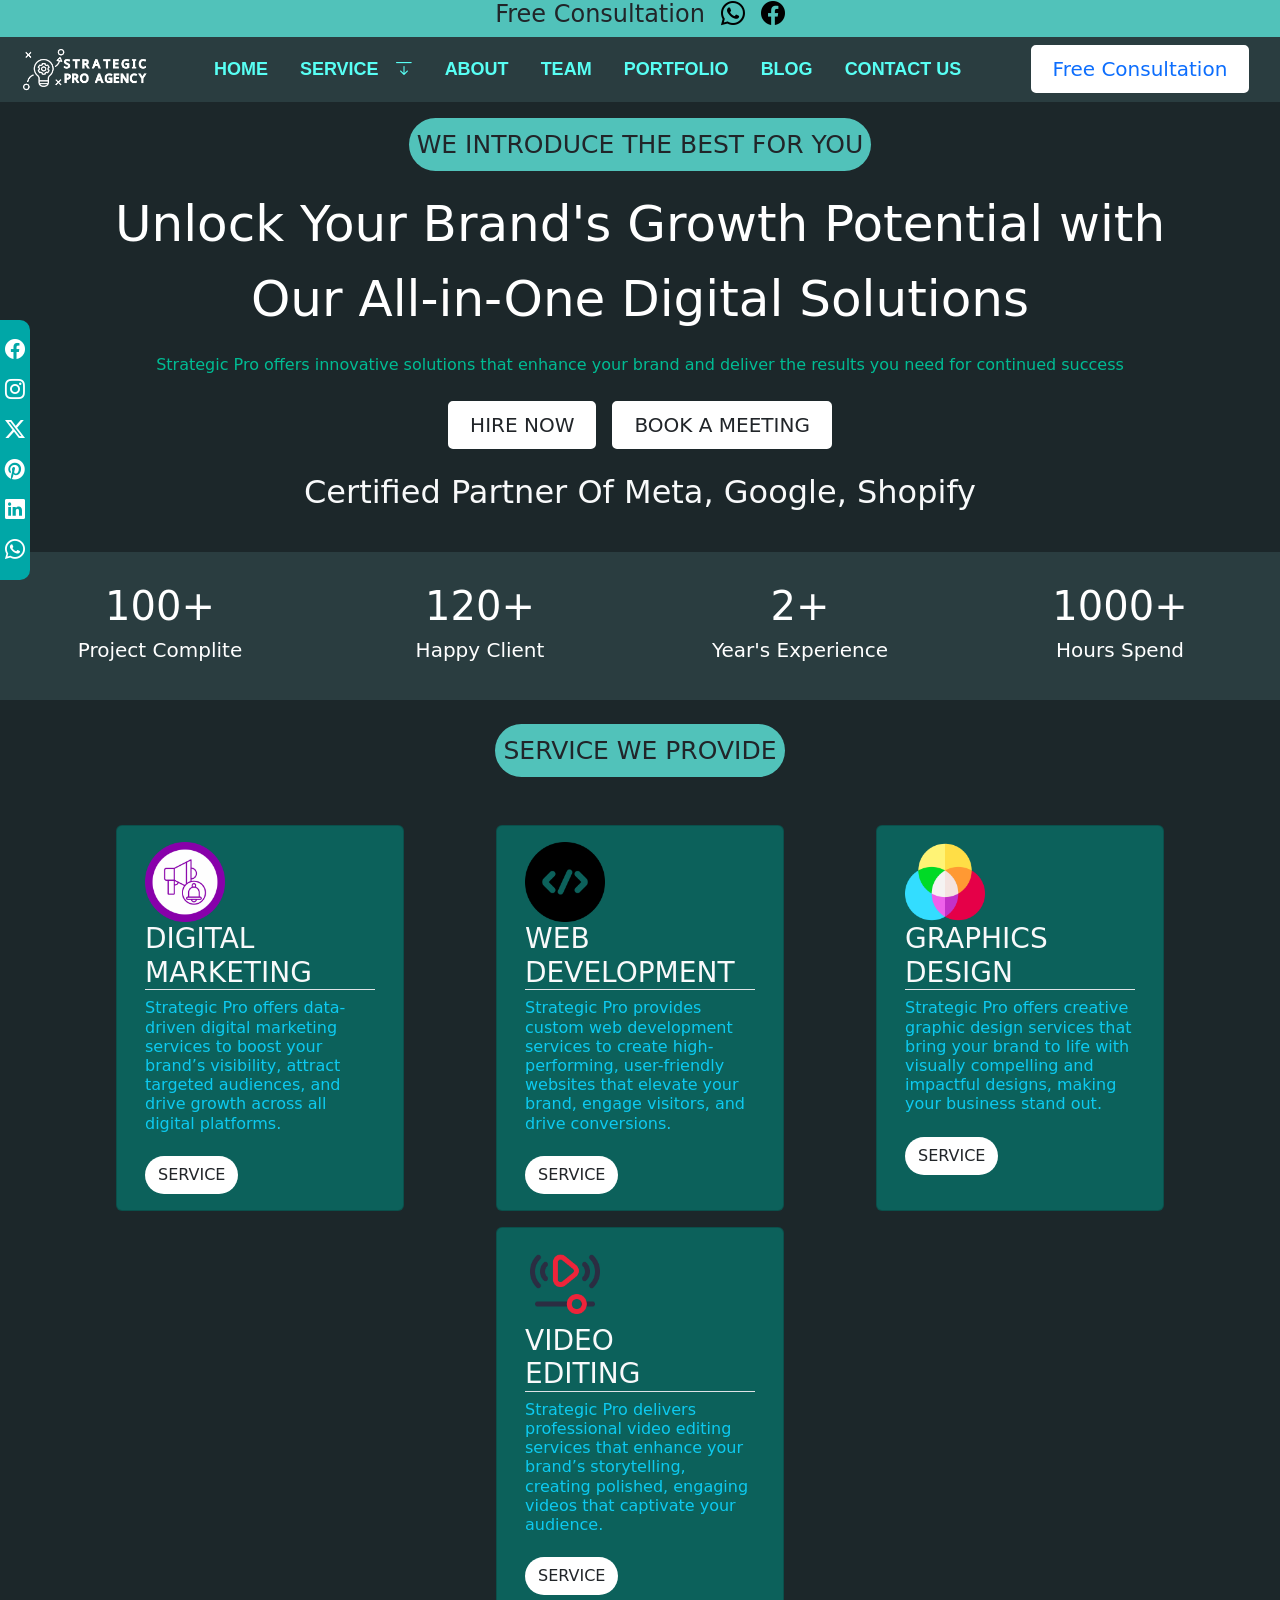
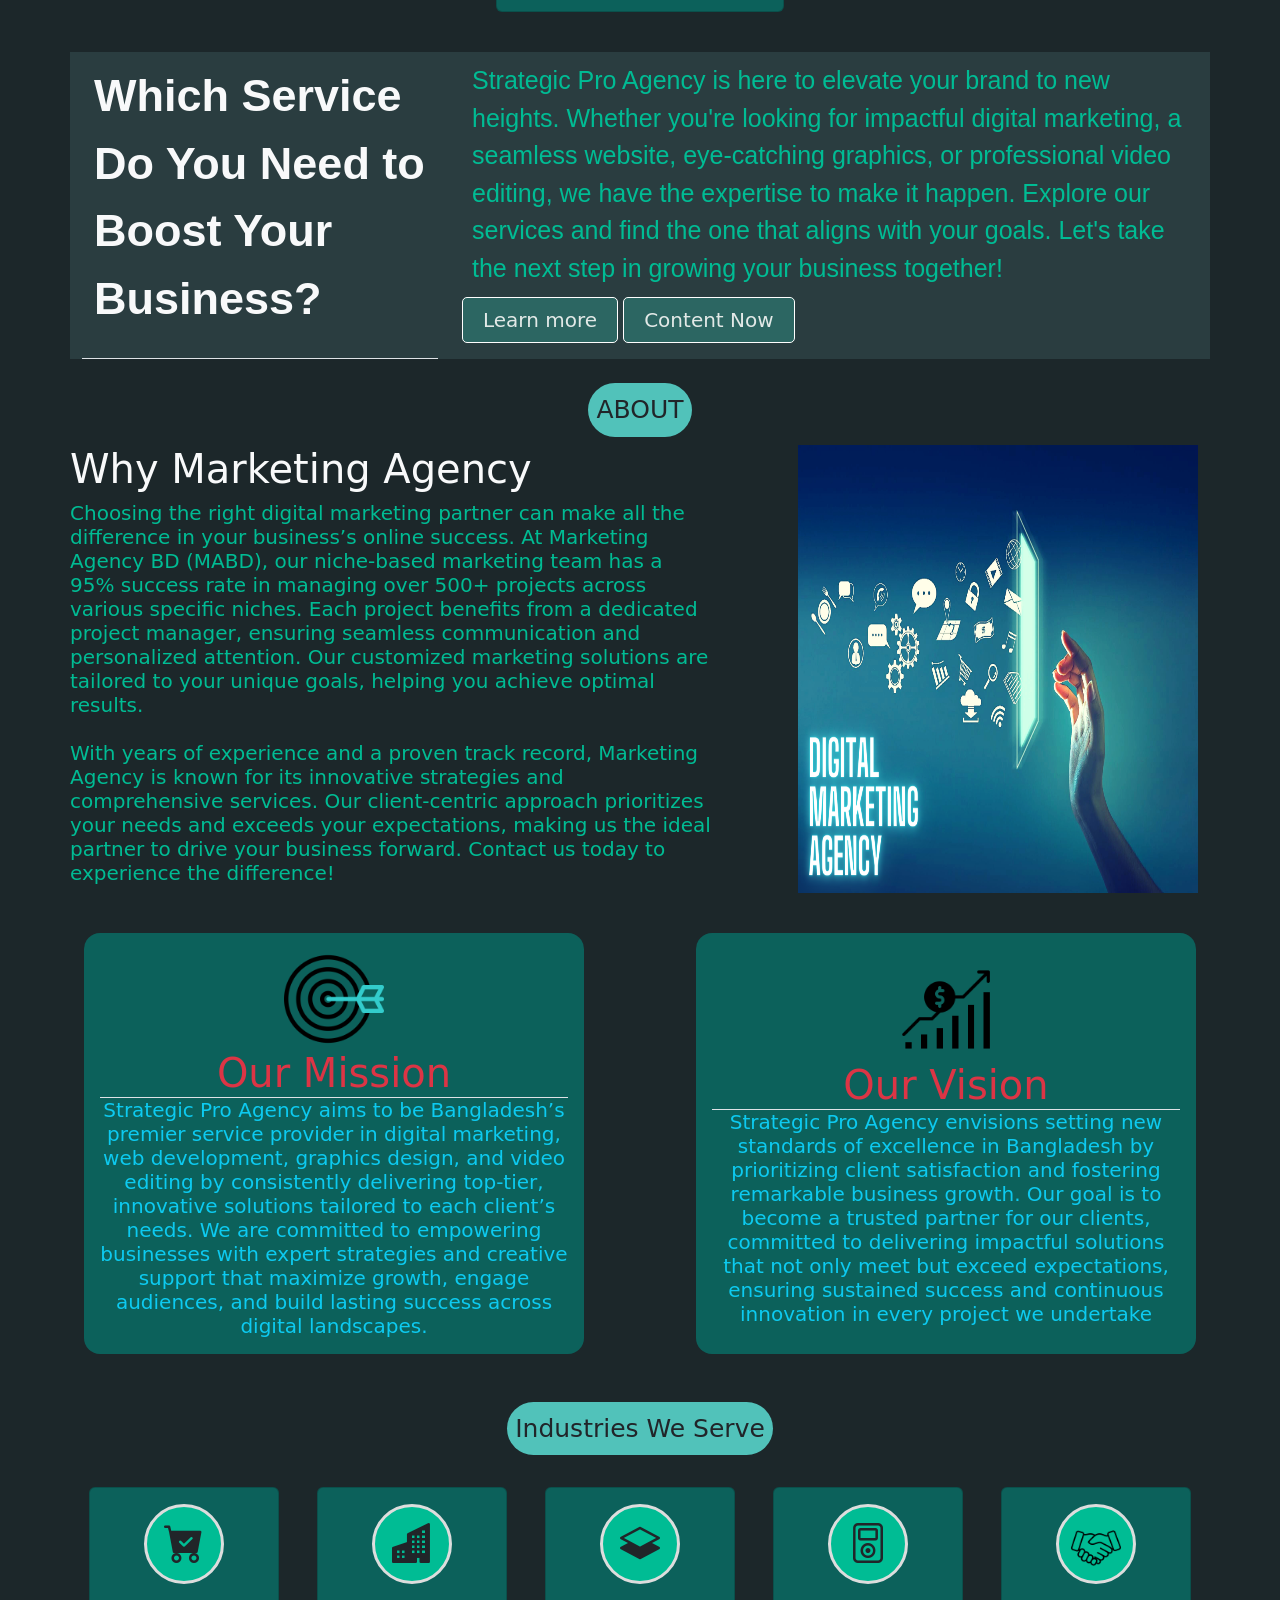
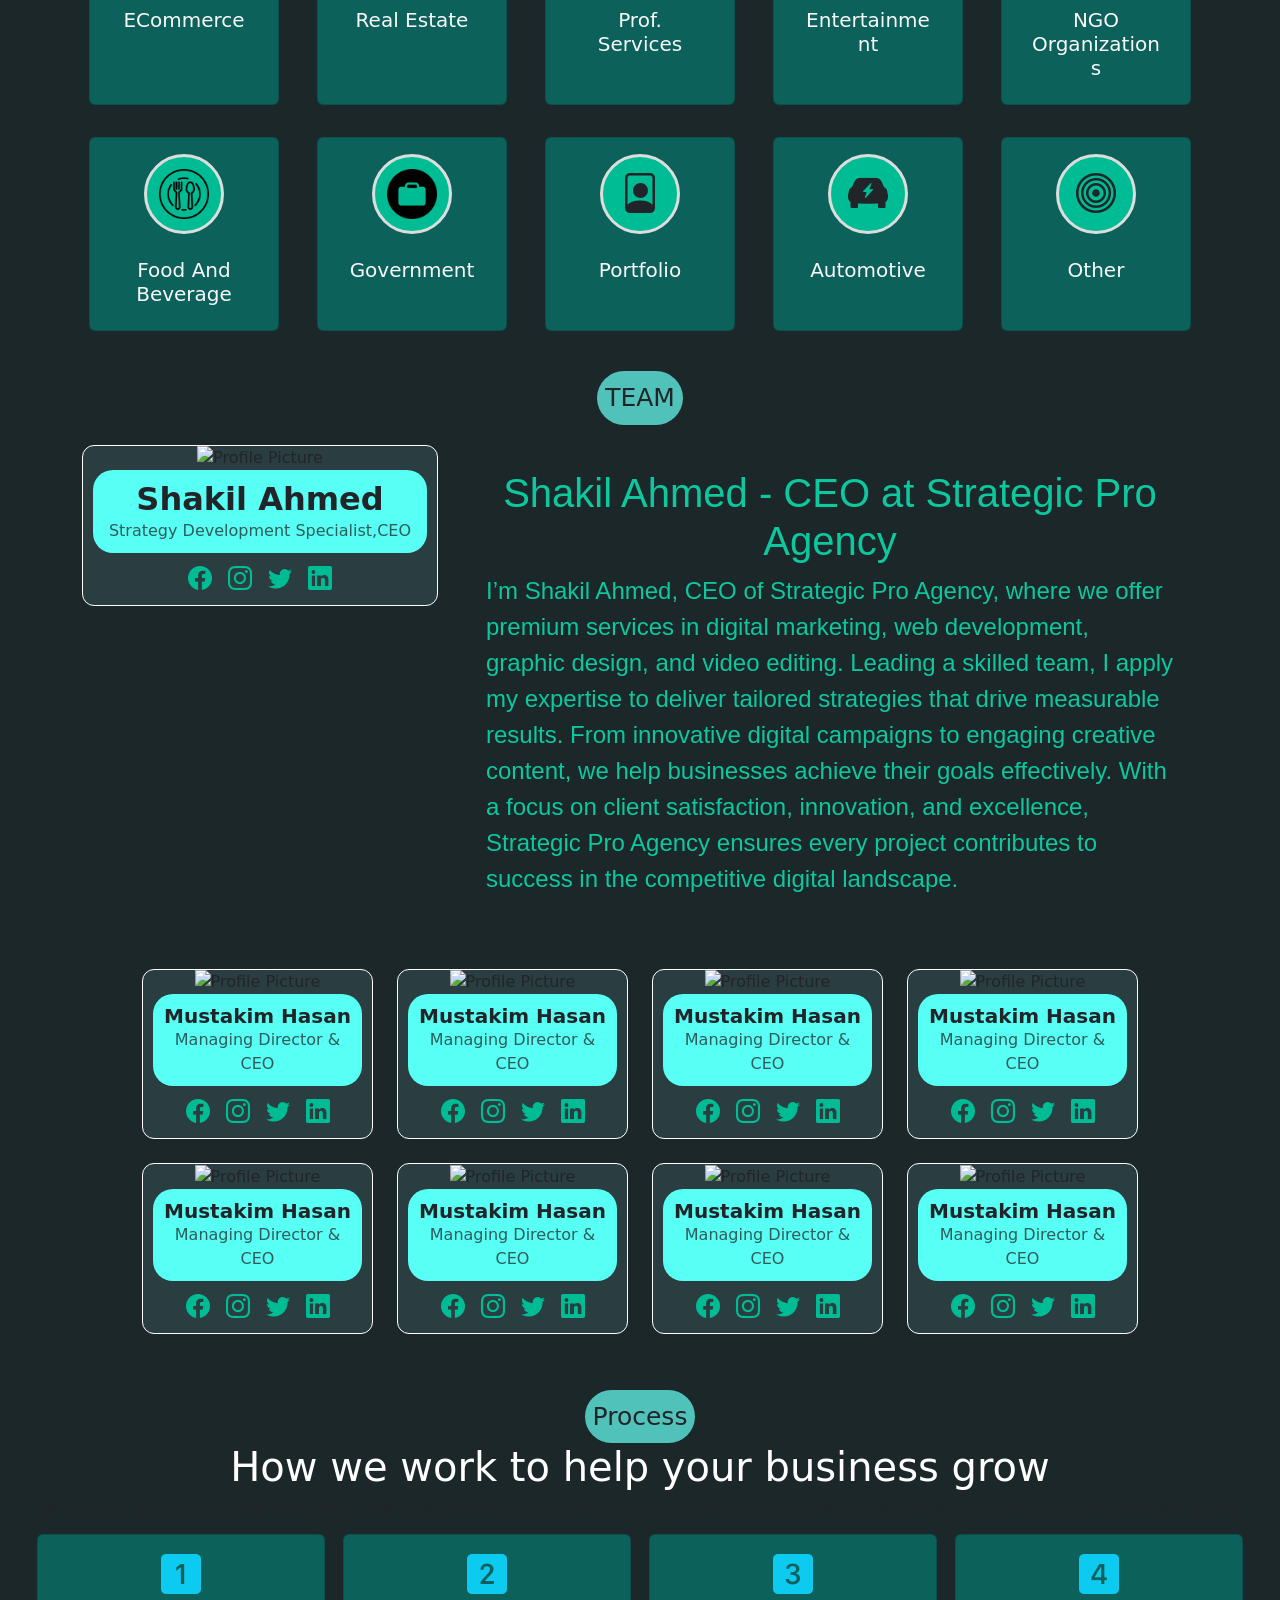
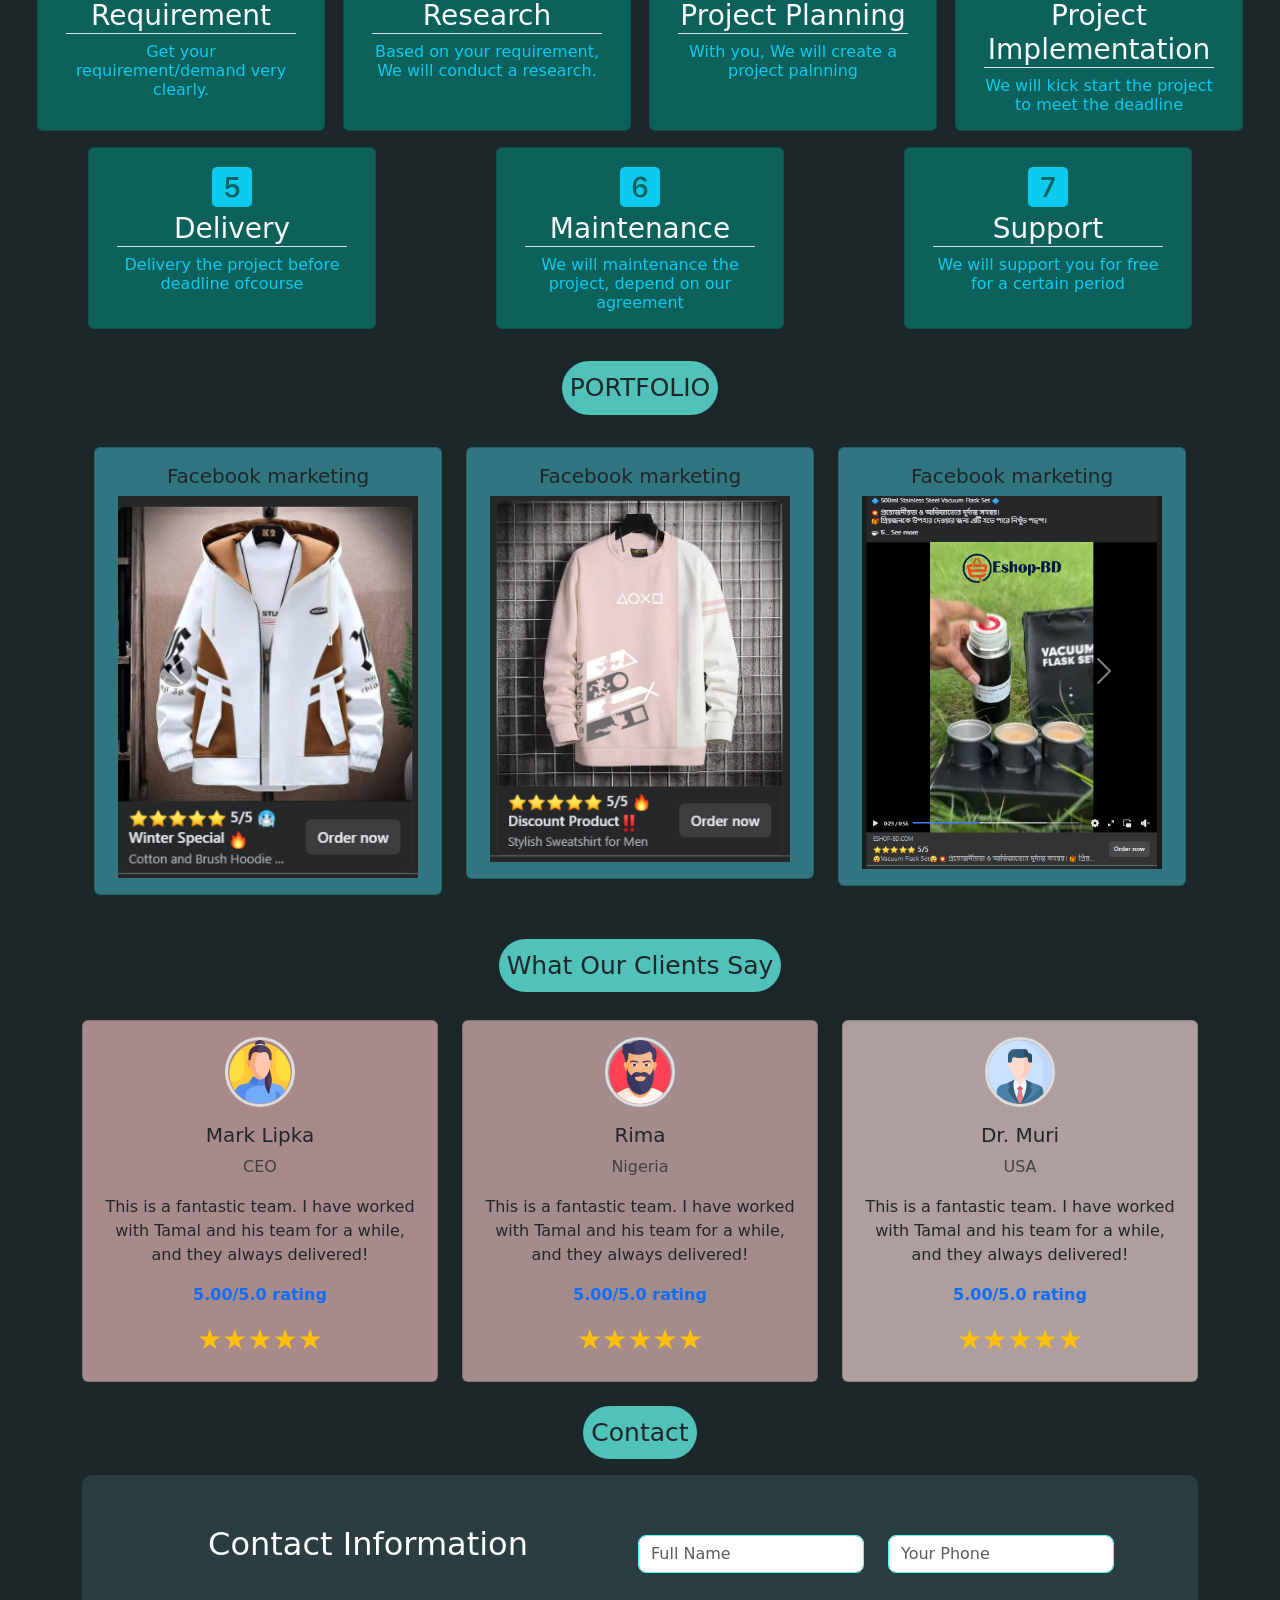
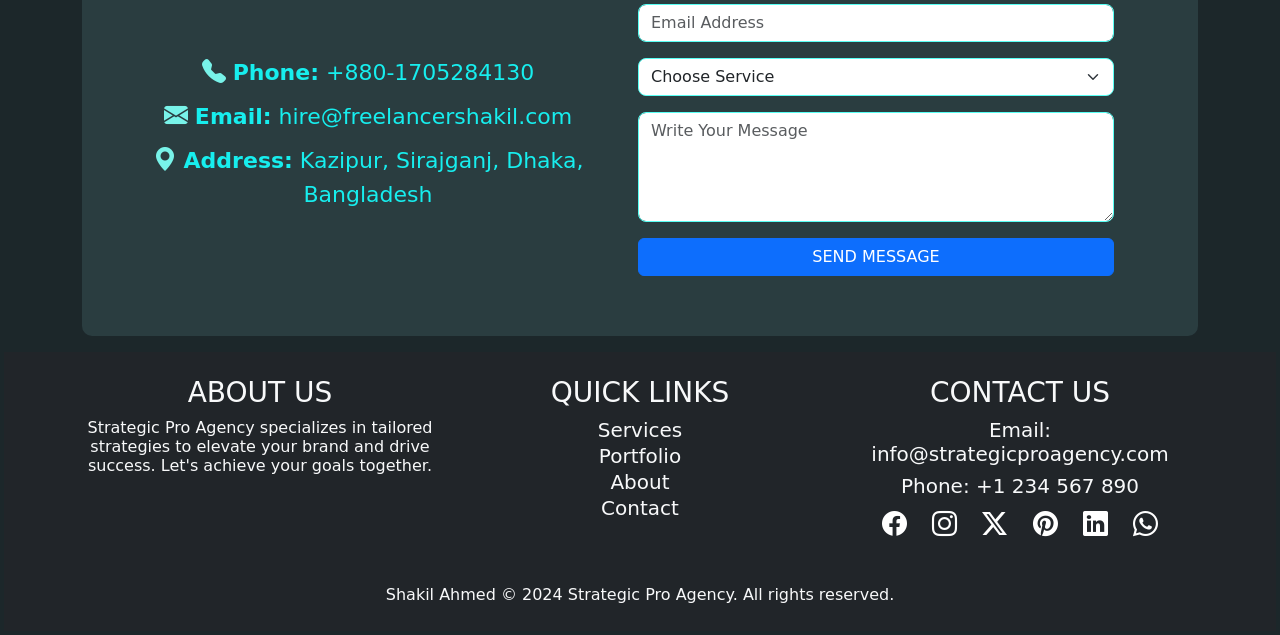
==== commit 690d6b73: "home page update" ====
--- a/index.html
+++ b/index.html
@@ -152,7 +152,7 @@
     </section>
 
     <section class="container-fluid d-flex justify-content-around ">
-        <div class="d-inline-flex about-main mt-4 mb-2">
+        <div class="d-inline-flex about-main mt-4 mb-5">
             SERVICE WE PROVIDE
         </div>
     </section>
@@ -196,7 +196,7 @@
         </div>
     </section>
 
-    <section class="container-fluid container mb-5 mt-5">
+    <section class="container-fluid container mb-4 mt-4">
         <div class="row p-3 p-sm-0 services-bg">
             <div class="col">
                 <div class="d-flex justify-content-center tittle-qs container border-bottom text-light d-none d-xl-block">
@@ -222,7 +222,7 @@
     </section>
 
     <section class="container-fluid d-flex justify-content-around ">
-        <div class="d-inline-flex about-main mb-1 mt-4">
+        <div class="d-inline-flex about-main mb-2 ">
             ABOUT
         </div>
     </section>
@@ -234,16 +234,14 @@
                 <span class="h5 d-none d-xl-block" style="color: #00bc94;">Choosing the right digital marketing partner can make all the difference in your business’s online success. At Marketing Agency BD (MABD), our niche-based marketing team has a 95% success rate in managing over 500+ projects across various specific niches. Each project benefits from a dedicated project manager, ensuring seamless communication and personalized attention. Our customized marketing solutions are tailored to your unique goals, helping you achieve optimal results.
                    <br><br> With years of experience and a proven track record, Marketing Agency is known for its innovative strategies and comprehensive services. Our client-centric approach prioritizes your needs and exceeds your expectations, making us the ideal partner to drive your business forward. Contact us today to experience the difference!</span>
                 <span class=" d-block d-xl-none" style="color: #00bc94;">Choosing the right digital marketing partner can make all the difference in your business’s online success. At Marketing Agency BD (MABD), our niche-based marketing team has a 95% success rate in managing over 500+ projects across various specific niches. Each project benefits from a dedicated project manager, ensuring seamless communication and personalized attention. Our customized marketing solutions are tailored to your unique goals, helping you achieve optimal results.
-                   <br><br> With years of experience and a proven track record, Marketing Agency is known for its innovative strategies and comprehensive services. Our client-centric approach prioritizes your needs and exceeds your expectations, making us the ideal partner to drive your business forward. Contact us today to experience the difference!</span>
             </div>
             <div class="col d-flex justify-content-end container-fluid">
                 <img class="d-none d-sm-block" width="400px" src="img/digital marketing agency.png" alt="">
-                <img class="d-block d-sm-none" width="200px" src="img/digital marketing agency.png" alt="">
             </div>
         </div>
     </section>
     <section class="container-fluid">
-        <div class="d-flex row justify-content-around m-sm-5">
+        <div class="d-flex row justify-content-around m-sm-3">
             <div class="box col-sm-6 col p-3 d-flex align-items-center m-4 rounded-4" style="width: 500px ; background-color: #0c615b;">
                 <div class="card-body text-center">
                     <img src="img/target.png" alt="" width="100px">
@@ -260,8 +258,8 @@
             </div>
         </div>
     </section>
-    <section class="container-fluid d-flex justify-content-around mb-3">
-        <div class="d-inline-flex about-main mb-1 mt-4">
+    <section class="container-fluid d-flex justify-content-around">
+        <div class="d-inline-flex about-main mb-3 mt-2">
             Industries We Serve
         </div>
     </section>
@@ -399,12 +397,12 @@
             TEAM
         </div>
     </section>
-    <section class="container-fluid container mb-5 mt-5">
+    <section class="container-fluid container mb-3 mt-3">
             <div class="row">
                 <!-- Card 1 -->
                 <div class="col-md-4">
                     <div class="box text-center" style="border-radius: 12px; border: 1px solid white; background-color: #2a3d40;">
-                        <img src="img/IMG_20241108_171100-removebg.png" class="card-img-top mx-auto" alt="Profile Picture" style="width: 260px;">
+                        <img src="img/IMG_20241108_171100-removebg.png" class="card-img-top mx-auto" alt="Profile Picture" style="width: 200px;">
                         <div class="card-body">
                             <div class="name-color">
                                 <h2 class="card-title  fw-bold">Shakil Ahmed</h5>
@@ -419,9 +417,9 @@
                         </div>
                     </div>
                 </div>
-                <div class="col row my-about m-4 d-none d-sm-block d-inline-flex" style="color: #00bc94;">  
-                    I am Shakil Ahmed, CEO of Strategic Pro Agency, where we provide high-quality digital marketing, web development, graphic design, and video editing services. I lead a talented team, applying my expertise in marketing and development to drive results and growth. From digital campaigns to creative content, we ensure every project helps our clients achieve their goals effectively.
-                    With a focus on innovation and client satisfaction, we tailor strategies to meet unique business needs. Our commitment to excellence drives us to deliver measurable outcomes, making Strategic Pro Agency a trusted partner for businesses seeking success in the digital landscape.       
+                <div class="col row my-about m-4 d-none d-sm-block d-inline-flex" style="color: #0dc79f;"> 
+                    <h1 class="text-center">Shakil Ahmed - CEO at Strategic Pro Agency</h1> 
+                    I’m Shakil Ahmed, CEO of Strategic Pro Agency, where we offer premium services in digital marketing, web development, graphic design, and video editing. Leading a skilled team, I apply my expertise to deliver tailored strategies that drive measurable results. From innovative digital campaigns to engaging creative content, we help businesses achieve their goals effectively. With a focus on client satisfaction, innovation, and excellence, Strategic Pro Agency ensures every project contributes to success in the competitive digital landscape.
                 </div>
                 <div class="col-sm-8 col my-about-small m-3 d-block d-sm-none" style="color: #00bc94;">         
                     I am Shakil Ahmed, CEO of Strategic Pro Agency, where we provide high-quality digital marketing, web development, graphic design, and video editing services. I lead a talented team, applying my expertise in marketing and development to drive results and growth. From digital campaigns to creative content, we ensure every project helps our clients achieve their goals effectively.
@@ -430,7 +428,7 @@
         
 
         <div class="d-flex row justify-content-around m-sm-5">
-            <div class="col-md-3 col-6 mb-4">
+            <div class="col-md-3 col-6 mb-2">
                 <div class="box text-center" style="border-radius: 12px; border: 1px solid white; background-color: #2a3d40;">
                     <img src="img/IMG_20241108_171100-removebg.png" class="card-img-top mx-auto" alt="Profile Picture" style="width: 150px;">
                     <div class="card-body">
@@ -498,7 +496,7 @@
                     </div>
                 </div>
             </div>
-            <div class="col-md-3 col-6 mb-4">
+            <div class="col-md-3 col-6 mb-sm-2 mb-4">
                 <div class="text-center box" style="border-radius: 12px; border: 1px solid white; background-color: #2a3d40;">
                     <img src="img/IMG_20241108_171100-removebg.png" class="card-img-top mx-auto" alt="Profile Picture" style="width: 150px;">
                     <div class="card-body">
@@ -515,7 +513,7 @@
                     </div>
                 </div>
             </div>
-            <div class="col-md-3 col-6 mb-4">
+            <div class="col-md-3 col-6 mb-sm-1 mb-4">
                 <div class="text-center box" style="border-radius: 12px; border: 1px solid white; background-color: #2a3d40;">
                     <img src="img/IMG_20241108_171100-removebg.png" class="card-img-top mx-auto" alt="Profile Picture" style="width: 150px;">
                     <div class="card-body">
@@ -532,7 +530,7 @@
                     </div>
                 </div>
             </div>
-            <div class="col-md-3 col-6 mb-4">
+            <div class="col-md-3 col-6">
                 <div class="text-center box" style="border-radius: 12px; border: 1px solid white; background-color: #2a3d40;">
                     <img src="img/IMG_20241108_171100-removebg.png" class="card-img-top mx-auto" alt="Profile Picture" style="width: 150px;">
                     <div class="card-body">
@@ -549,7 +547,7 @@
                     </div>
                 </div>
             </div>
-            <div class="col-md-3 col-6 mb-4">
+            <div class="col-md-3 col-6">
                 <div class="text-center box" style="border-radius: 12px; border: 1px solid white; background-color: #2a3d40;">
                     <img src="img/IMG_20241108_171100-removebg.png" class="card-img-top mx-auto" alt="Profile Picture" style="width: 150px;">
                     <div class="card-body">
@@ -571,12 +569,12 @@
         </div>
     </section>
     <section class="container-fluid d-flex justify-content-around ">
-            <div class="d-inline-flex about-main mb-1 mt-4">
+            <div class="d-inline-flex about-main ">
                 Process
             </div>
     </section>
     <section class="container-fluid d-flex justify-content-around">
-        <div class="d-inline-flex mb-2 h1 text-center text-white">
+        <div class="d-inline-flex h1 text-center text-white">
             How we work to help your business grow
         </div>
     </section>
@@ -585,7 +583,7 @@
     </div>
 
     <section class="container-fluid">
-        <div class="d-flex row justify-content-around m-sm-5">
+        <div class="d-flex row justify-content-around m-sm-3">
             <div class="card mb-3 box" style="width: 18rem; background-color: #0c615b;">
                 <div class="card-body text-center">
                     <i class="bi bi-1-square-fill h1 text-info"></i>
@@ -638,13 +636,13 @@
         </div>
     </section>
     <section class="container-fluid d-flex justify-content-around ">
-        <div class="d-inline-flex about-main mb-1 mt-4">
+        <div class="d-inline-flex about-main mb-1 ">
             PORTFOLIO
         </div>
     </section>
 
 
-    <section class="container my-4 p-4">
+    <section class="container my-1 p-4">
         <div id="multiCardCarousel" class="carousel slide" data-bs-ride="carousel">
           <div class="carousel-inner">
             <!-- Row 1 -->
@@ -732,7 +730,7 @@
 
 
     <section class="container-fluid d-flex justify-content-around ">
-        <div class="d-inline-flex about-main mb-1 mt-4">
+        <div class="d-inline-flex about-main mb-1 mt-3">
         What Our Clients Say
         </div>
     </section>
@@ -902,6 +900,92 @@
         </div>
       </section>
 
+      <section class="container mb-3">
+        <div class="d-flex justify-content-center m-3">
+            <div class="d-inline-flex about-main">Contact</div>
+        </div>
+        <div class="mt-3 contact-section">
+            <div class="row">
+                <div class="col-md-6 row">
+                    <h2 class="d-flex justify-content-center" style="color: white;">Contact Information</h2>
+                    <div class="contact-details text-center" style="color: #17eeee;">
+                        <p class="mt-2"><i class="bi bi-telephone-fill"></i> <strong>Phone:</strong> +880-1705284130</p>
+                        <p class="mt-2"><i class="bi bi-envelope-fill"></i> <strong>Email:</strong> hire@freelancershakil.com</p>
+                        <p class="mt-2"><i class="bi bi-geo-alt-fill"></i> <strong>Address:</strong> Kazipur, Sirajganj, Dhaka, Bangladesh</p>
+                    </div>
+                </div>
+                <div class="col-md-6">
+                    <form class="contact-form">
+                        <div class="row">
+                            <div class="col-md-6 mb-3">
+                                <input type="text" class="form-control" placeholder="Full Name" required>
+                            </div>
+                            <div class="col-md-6 mb-3">
+                                <input type="text" class="form-control" placeholder="Your Phone" required>
+                            </div>
+                        </div>
+                        <div class="mb-3">
+                            <input type="email" class="form-control" placeholder="Email Address" required>
+                        </div>
+                        <div class="mb-3">
+                            <select class="form-select" required>
+                                <option selected disabled>Choose Service</option>
+                                <option>Digital marketing</option>
+                                <option>Web Development</option>
+                                <option>Graphics design</option>
+                                <option>Video Editing</option>
+                            </select>
+                        </div>
+                        <div class="mb-3">
+                            <textarea class="form-control" rows="4" placeholder="Write Your Message"></textarea>
+                        </div>
+                        <button type="submit" class="button-color btn btn-primary w-100">SEND MESSAGE</button>
+                    </form>
+                </div>
+            </div>
+        </div>
+    </section>
+
+        <footer class="bg-dark text-light py-4 p-5 m-sm-1 text-center">
+            <div class="container">
+              <div class="row">
+                <!-- About Section -->
+                <div class="col-md-4 mb-3">
+                  <h5 class="text-uppercase h3">About Us</h5>
+                  <p class="h6">Strategic Pro Agency specializes in tailored strategies to elevate your brand and drive success. Let's achieve your goals together.</p>
+                </div>
+                <!-- Quick Links -->
+                <div class="col-md-4 mb-3">
+                  <h5 class="text-uppercase h3">Quick Links</h5>
+                  <ul class="list-unstyled footer">
+                    <li><a href="#services" class="text-light text-decoration-none h5">Services</a></li>
+                    <li><a href="#portfolio" class="text-light text-decoration-none h5">Portfolio</a></li>
+                    <li><a href="#about" class="text-light text-decoration-none h5">About</a></li>
+                    <li><a href="#contact" class="text-light text-decoration-none h5">Contact</a></li>
+                  </ul>
+                </div>
+                <!-- Contact Section -->
+                <div class="col-md-4 mb-3">
+                  <h3 class="text-uppercase">Contact Us</h3>
+                  <h5>Email: <a href="mailto:info@strategicproagency.com" class="text-light text-decoration-none">info@strategicproagency.com</a></h5>
+                  <h5>Phone: <a href="tel:+1234567890" class="text-light text-decoration-none">+1 234 567 890</a></h5>
+                  <div class="">
+                    <a href="https://www.facebook.com" target="_blank" class="social-lin facebook"><i class="bi bi-facebook"></i></a>
+                    <a href="https://www.instagram.com" target="_blank" class="social-lin instagram"><i class="bi bi-instagram"></i></a>
+                    <a href="https://twitter.com" target="_blank" class="social-lin twitter"><i class="bi bi-twitter-x"></i></a>
+                    <a href="https://pinterest.com" target="_blank" class="social-lin pinterest"><i class="bi bi-pinterest"></i></a>
+                    <a href="https://www.linkedin.com" target="_blank" class="social-lin linkedin"><i class="bi bi-linkedin"></i></a>
+                    <a href="https://wa.me/yournumber" target="_blank" class="social-lin whatsapp"><i class="bi bi-whatsapp"></i></a>
+                    </div>
+                </div>
+              </div>
+              <div class="text-center mt-4">
+                <p class="mb-0">Shakil Ahmed © 2024 Strategic Pro Agency. All rights reserved.</p>
+              </div>
+            </div>
+          </footer>
+          
+
 
     <script src="https://code.jquery.com/jquery-3.7.1.min.js"></script>
     <script src="js/app.js"></script>
--- a/css/style.css
+++ b/css/style.css
@@ -28,6 +28,7 @@
 .dropdown:hover .dropdown-content {
   display: flex;
   justify-content: center;
+  box-shadow: 0 0 15px #fffeed;
 }
 .nav .nav-link{
   color: #58fff4;
@@ -88,6 +89,9 @@
 .card .button-color:hover{
   background-color: rgb(6, 128, 128);
   color:white;
+  text-shadow: 0 0 5px #ffee10;
+  transform: scale(1.03);
+  box-shadow: 0 0 15px #ffee10;
 }
 
 .dropdown-content .sub-color{
@@ -107,17 +111,13 @@
 }
 
 .my-about{
-  border: 2px solid #ffffff;
   color: rgb(255, 255, 255);
-  background-color: #2a3d40;
-  font-weight: 500;
-  font-size: 28px;
+  font-weight: 300;
+  font-size: 24px;
   font-family: 'Segoe UI', Tahoma, Geneva, Verdana, sans-serif;
-  align-items: center;
-  margin: 500px;
 }
 .my-about-small{
-  border: 2px solid #ffffff;
+  border: 1px solid #ffffff;
   color: rgb(255, 255, 255);
   background-color: #2a3d40;
   font-weight: 200;
@@ -312,4 +312,54 @@
   border-radius: 50%;
 }
 
-  +
+.contact-section {
+  padding: 50px;
+  background-color: #2a3d40;
+  border-radius: 10px;
+}
+.contact-details i {
+  font-size: 24px;
+  color: #78f3e9;
+}
+.contact-details p {
+  margin: 0;
+  font-size: 22px;
+}
+.contact-form input, .contact-form select, .contact-form textarea {
+  margin-bottom: 15px;
+  border-radius: 8px;
+  border: 1px solid #58fff4;
+}
+.contact-form {
+  border-radius: 8px;
+  padding: 10px;
+}
+.contact-form button:hover {
+  background-color: #5a21ba;
+}
+
+.social-lin{
+  font-size: 25px;
+  color: white;
+  padding: 10px;
+}
+
+.social-lin.facebook:hover {
+  color: #1d59da;
+}
+.social-lin.twitter:hover {
+  color: #000000;
+}
+.social-lin.linkedin:hover {
+  color: #0a66c2;
+}
+.social-lin.instagram:hover {
+  color: #c32aa3;
+}
+.social-lin.whatsapp:hover {
+  color: #25d366;
+}
+.social-lin.pinterest:hover {
+  color: #ee4056;
+}
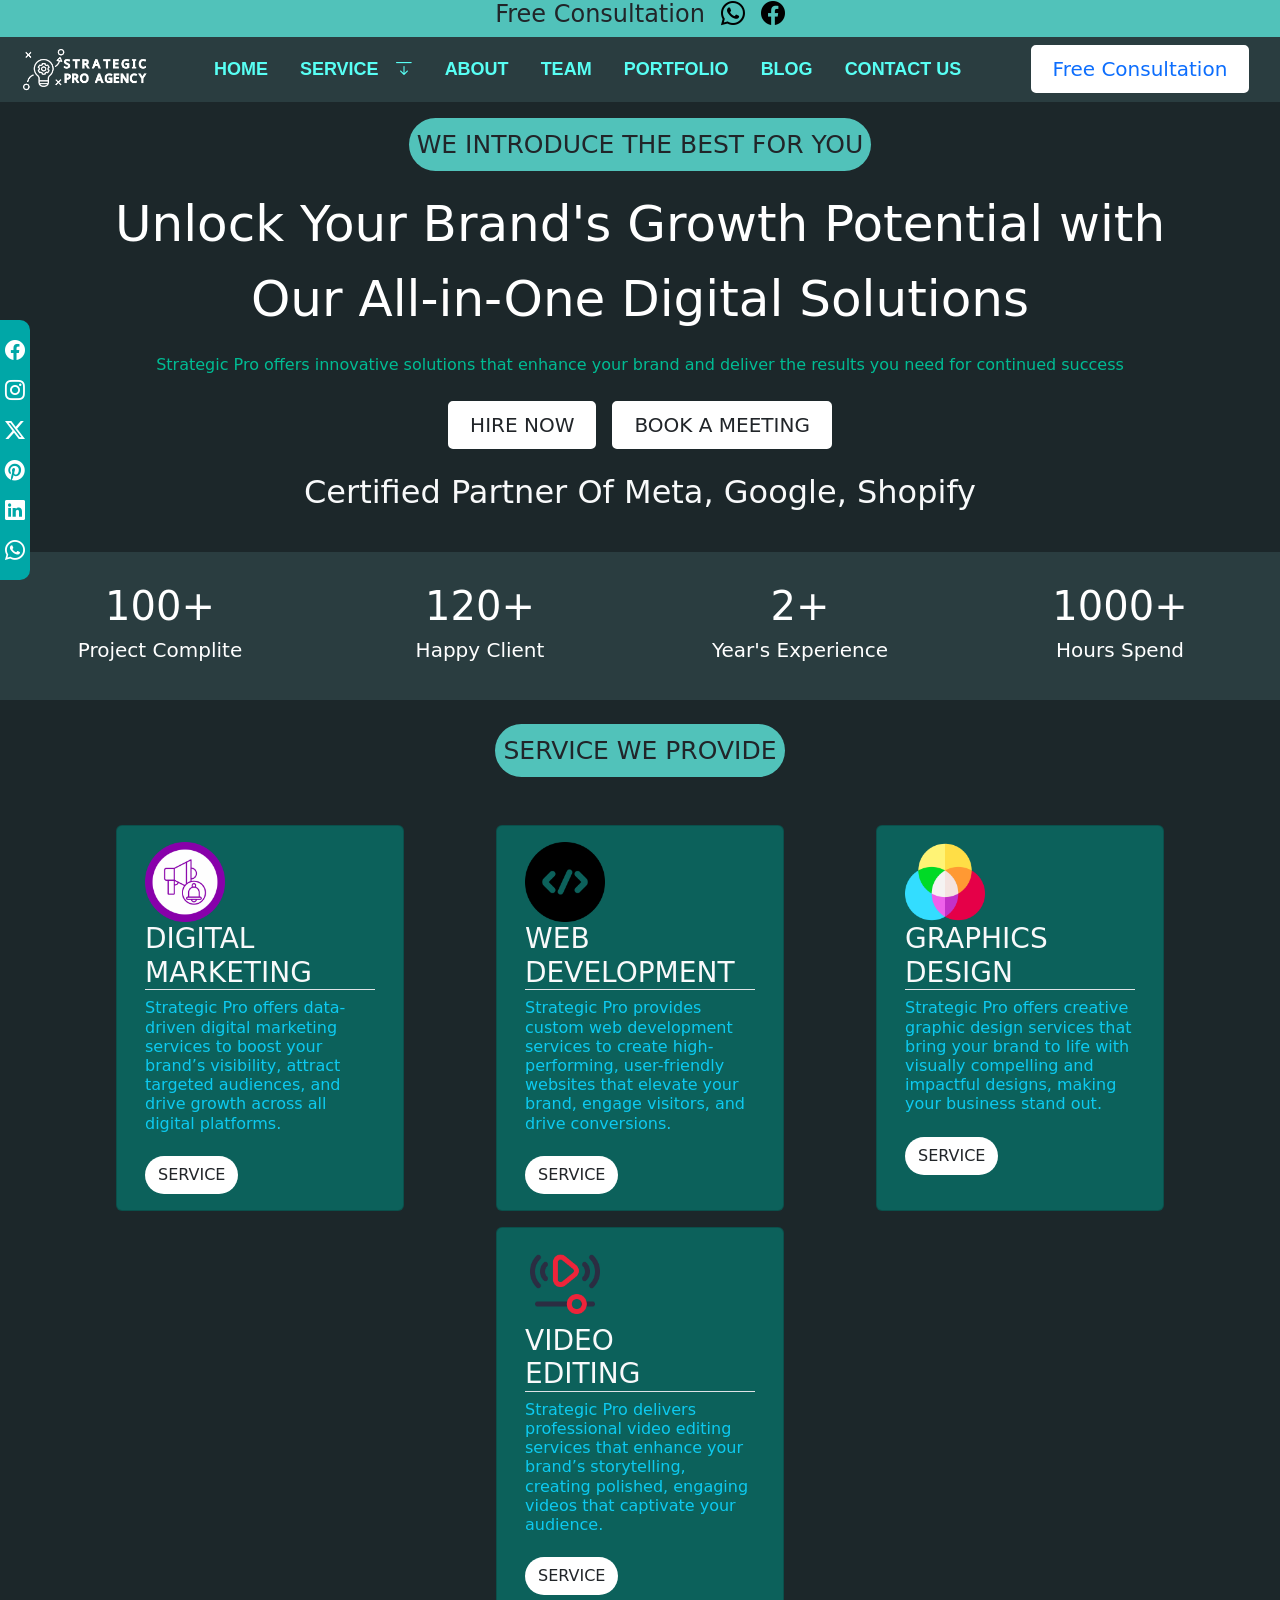
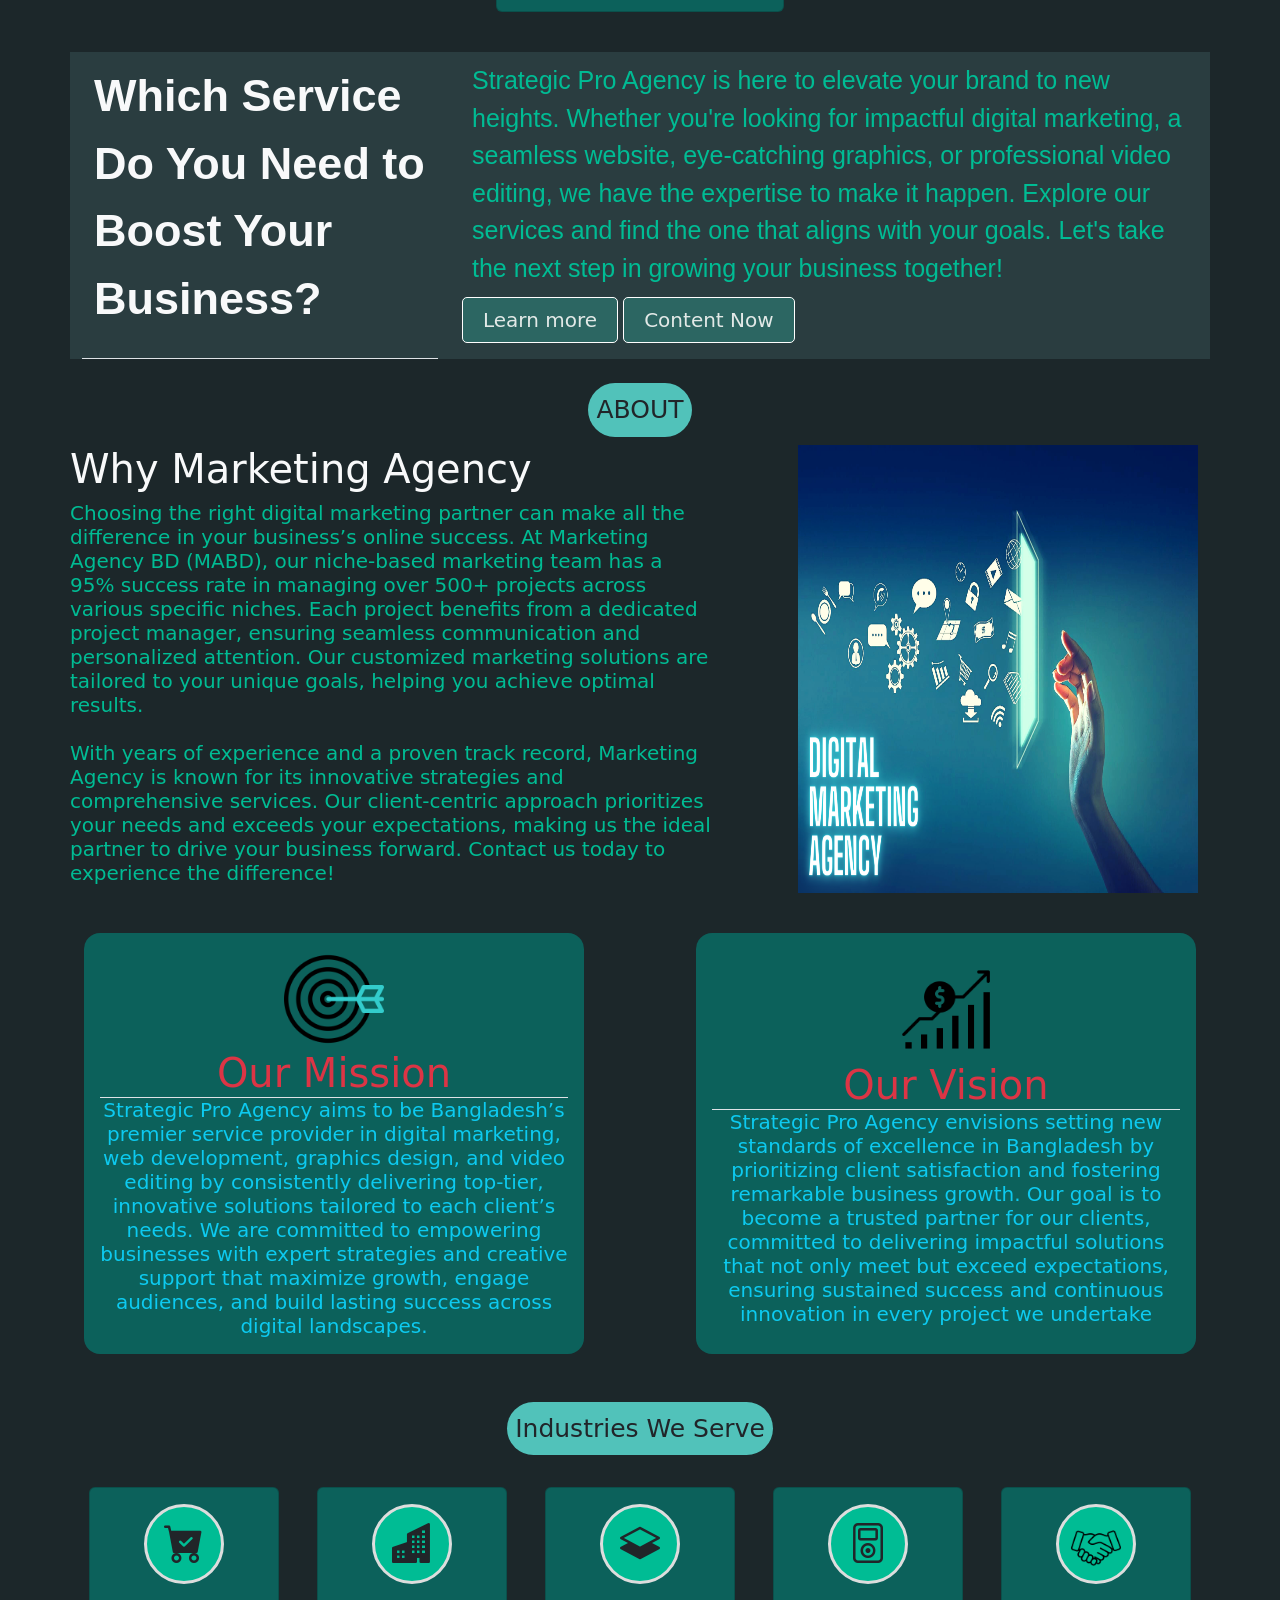
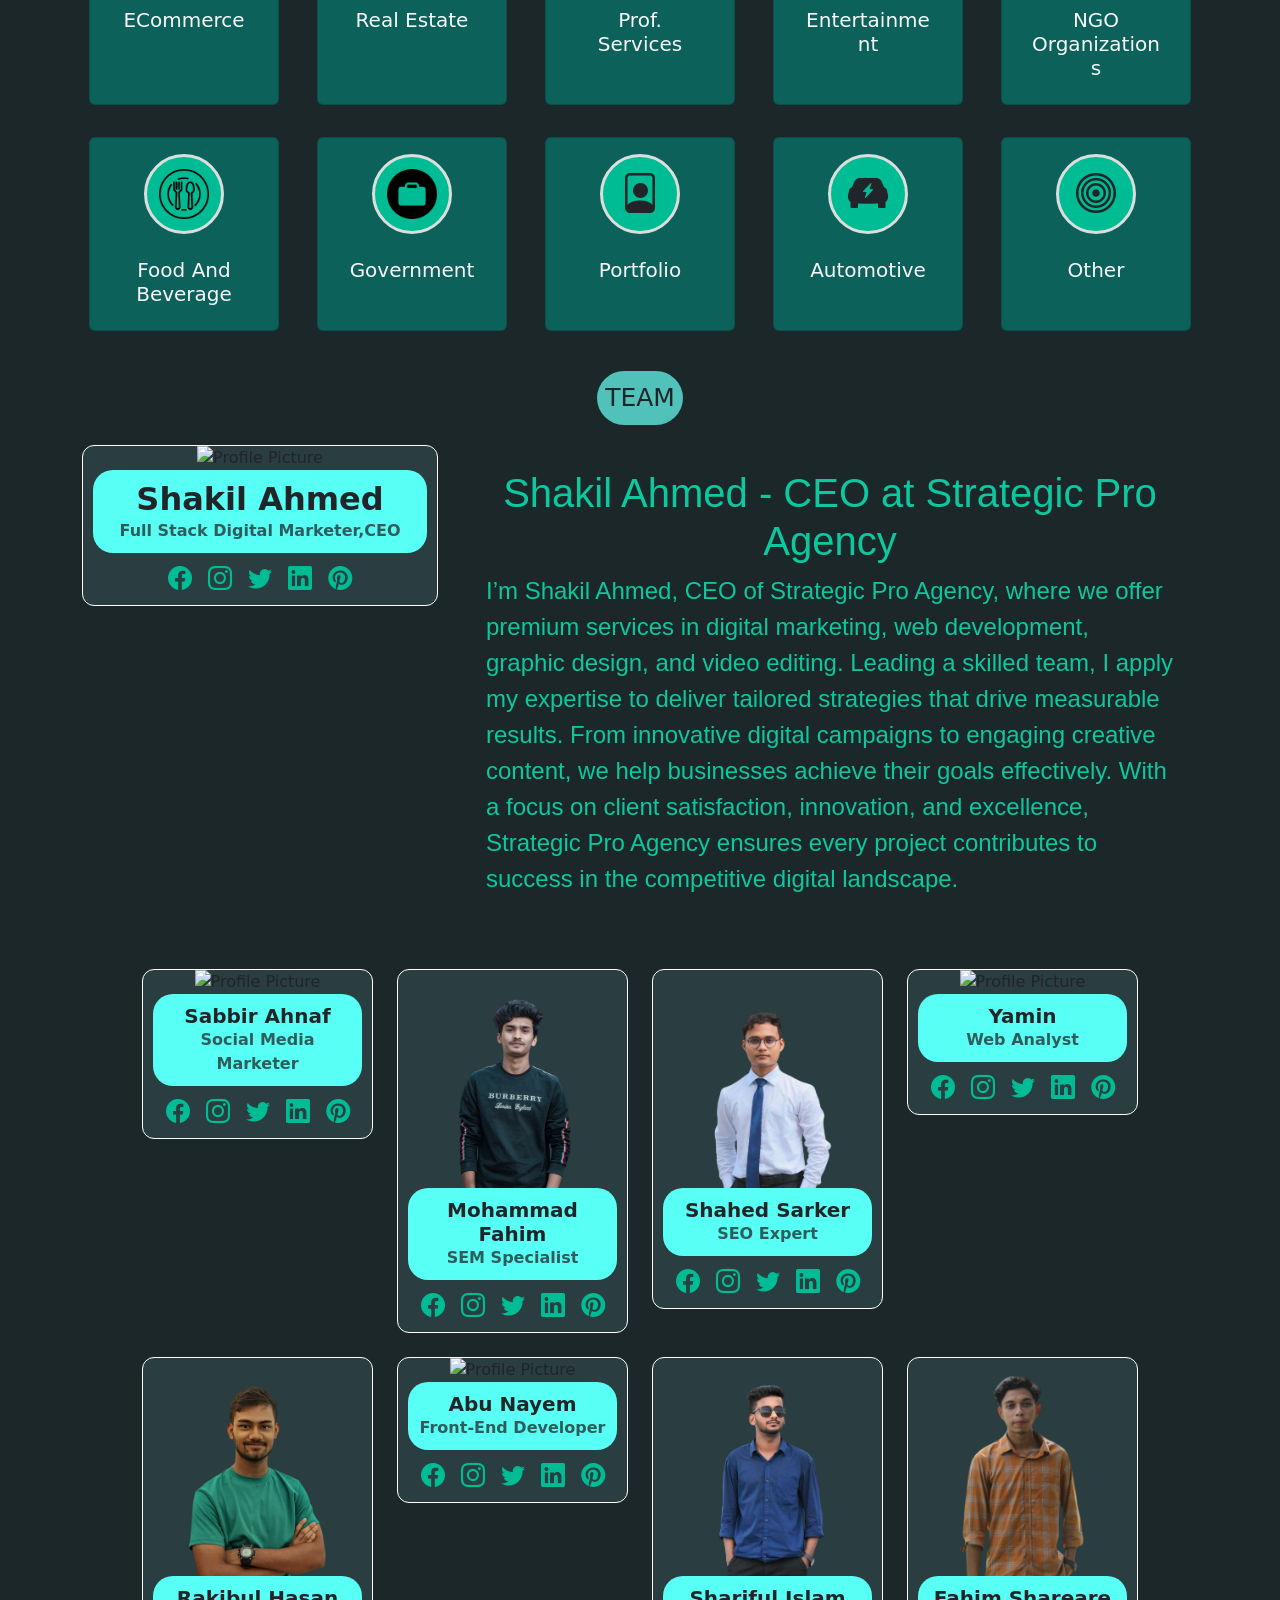
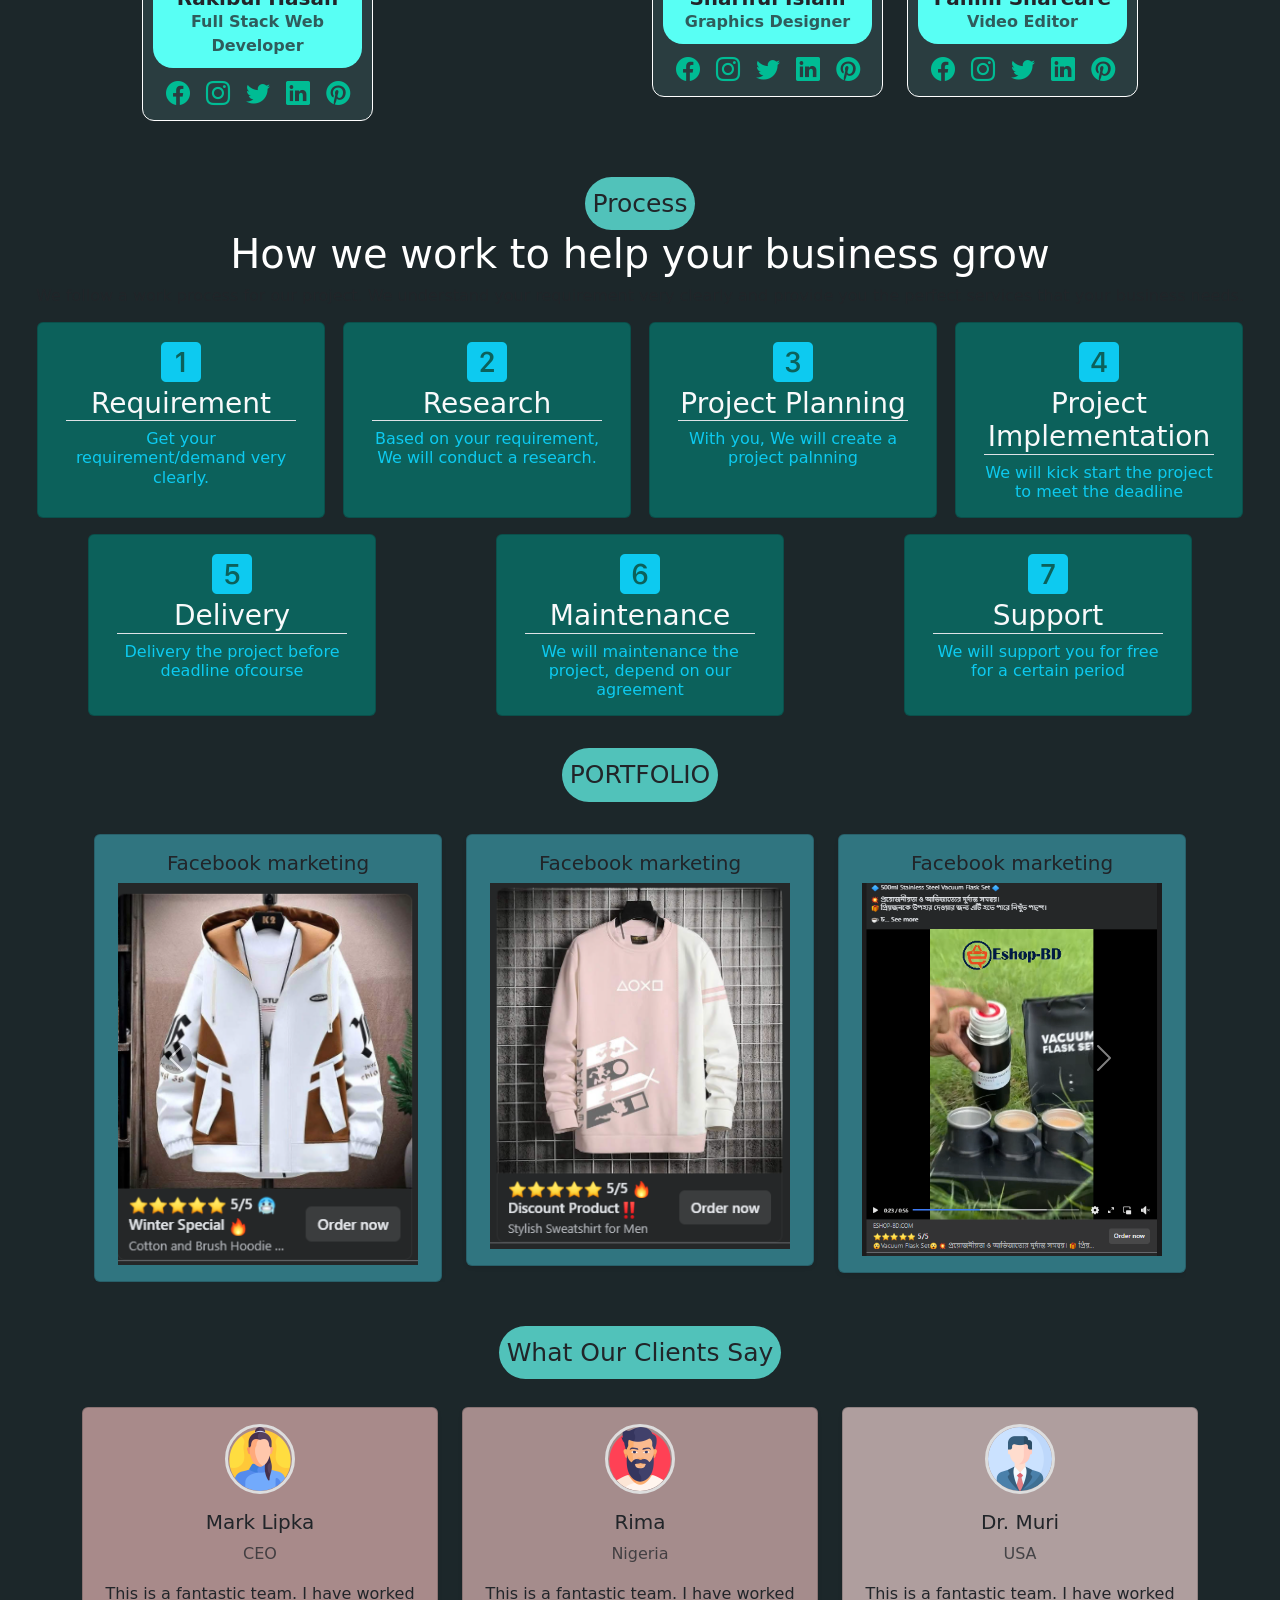
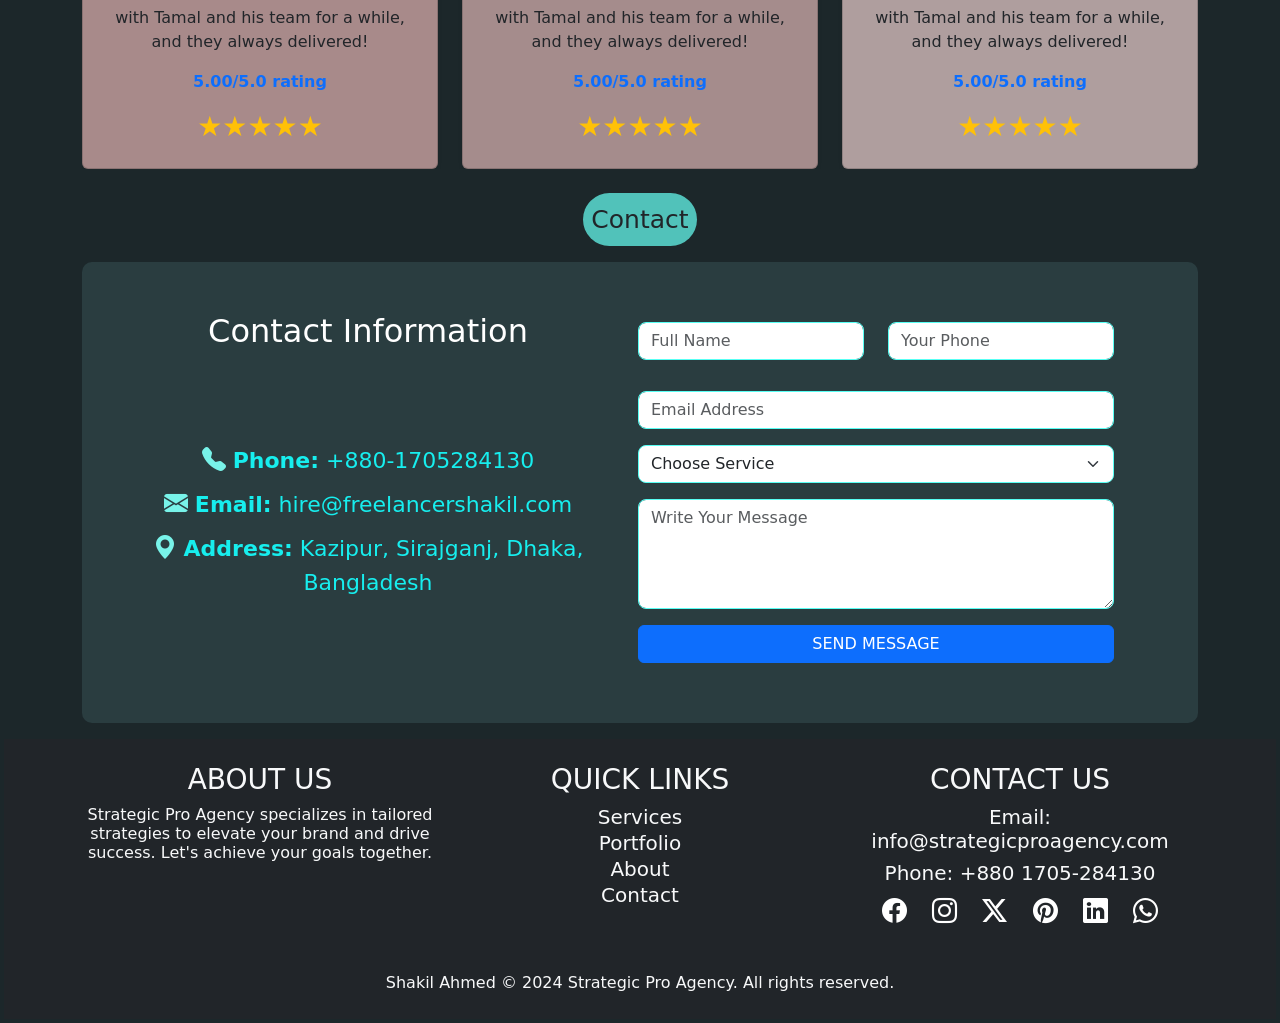
==== commit 5e349346: "Your commit message here" ====
--- a/index.html
+++ b/index.html
@@ -406,13 +406,14 @@
                         <div class="card-body">
                             <div class="name-color">
                                 <h2 class="card-title  fw-bold">Shakil Ahmed</h5>
-                                <p class="card-text text-muted">Strategy Development Specialist,CEO</p>
+                                <p class="card-text text-muted" style="font-weight: bold;">Full Stack Digital Marketer,CEO</p>
                             </div>
                             <div class="social-icons d-flex justify-content-center gap-3 mt-2 mb-2">
-                                <a href="#" class=""><i class="bi bi-facebook"></i></a>
-                                <a href="#" class=""><i class="bi bi-instagram"></i></a>
-                                <a href="#" class=""><i class="bi bi-twitter"></i></a>
-                                <a href="#" class=""><i class="bi bi-linkedin"></i></a>
+                                <a href="https://www.facebook.com/strategydevelopment.expert" target="_blank" class=""><i class="bi bi-facebook"></i></a>
+                                <a href="https://www.instagram.com/marketershakil7/" target="_blank" class=""><i class="bi bi-instagram"></i></a>
+                                <a href="https://x.com/ShakilAhme72951" target="_blank" class=""><i class="bi bi-twitter"></i></a>
+                                <a href="https://www.linkedin.com/in/shaku-ahmed/" target="_blank" class=""><i class="bi bi-linkedin"></i></a>
+                                <a href="https://www.pinterest.com/marketershakil7/" target="_blank" class=""><i class="bi bi-pinterest"></i></a>
                             </div>
                         </div>
                     </div>
@@ -430,136 +431,144 @@
         <div class="d-flex row justify-content-around m-sm-5">
             <div class="col-md-3 col-6 mb-2">
                 <div class="box text-center" style="border-radius: 12px; border: 1px solid white; background-color: #2a3d40;">
-                    <img src="img/IMG_20241108_171100-removebg.png" class="card-img-top mx-auto" alt="Profile Picture" style="width: 150px;">
+                    <img src="img/Untitled design/sabbir.png" class="card-img-top mx-auto" alt="Profile Picture" style="width: 150px;">
                     <div class="card-body">
                         <div class="name-color">
-                            <h5 class="card-title  fw-bold">Mustakim Hasan</h5>
-                            <p class="card-text text-muted">Managing Director & CEO</p>
+                            <h5 class="card-title  fw-bold">Sabbir Ahnaf </h5>
+                            <p class="card-text text-muted"style="font-weight: bold;">Social Media Marketer</p>
                         </div>
                         <div class="social-icons d-flex justify-content-center gap-3 mt-2 mb-2">
-                            <a href="#" class=""><i class="bi bi-facebook"></i></a>
-                            <a href="#" class=""><i class="bi bi-instagram"></i></a>
-                            <a href="#" class=""><i class="bi bi-twitter"></i></a>
-                            <a href="#" class=""><i class="bi bi-linkedin"></i></a>
+                            <a href="https://www.facebook.com/strategicproagency" target="_blank" class=""><i class="bi bi-facebook"></i></a>
+                            <a href="https://www.instagram.com/marketershakil7/" target="_blank" class=""><i class="bi bi-instagram"></i></a>
+                            <a href="https://x.com/ShakilAhme72951" target="_blank" class=""><i class="bi bi-twitter"></i></a>
+                            <a href="https://www.linkedin.com/in/shaku-ahmed/" target="_blank" class=""><i class="bi bi-linkedin"></i></a>
+                            <a href="https://www.pinterest.com/marketershakil7/" target="_blank" class=""><i class="bi bi-pinterest"></i></a>
                         </div>
                     </div>
                 </div>
             </div>
             <div class="col-md-3 col-6 mb-4">
                 <div class="text-center box" style="border-radius: 12px; border: 1px solid white; background-color: #2a3d40;">
-                    <img src="img/IMG_20241108_171100-removebg.png" class="card-img-top mx-auto" alt="Profile Picture" style="width: 150px;">
+                    <img src="img/Untitled design/Fahim.png" class="card-img-top mx-auto" alt="Profile Picture" style="width: 150px;">
                     <div class="card-body">
                         <div class="name-color">
-                            <h5 class="card-title  fw-bold">Mustakim Hasan</h5>
-                            <p class="card-text text-muted">Managing Director & CEO</p>
+                            <h5 class="card-title  fw-bold">Mohammad Fahim</h5>
+                            <p class="card-text text-muted"style="font-weight: bold;">SEM Specialist </p>
                         </div>
                         <div class="social-icons d-flex justify-content-center gap-3 mt-2 mb-2">
-                            <a href="#" class=""><i class="bi bi-facebook"></i></a>
-                            <a href="#" class=""><i class="bi bi-instagram"></i></a>
-                            <a href="#" class=""><i class="bi bi-twitter"></i></a>
-                            <a href="#" class=""><i class="bi bi-linkedin"></i></a>
+                            <a href="https://www.facebook.com/strategicproagency" target="_blank" class=""><i class="bi bi-facebook"></i></a>
+                            <a href="https://www.instagram.com/marketershakil7/" target="_blank" class=""><i class="bi bi-instagram"></i></a>
+                            <a href="https://x.com/ShakilAhme72951" target="_blank" class=""><i class="bi bi-twitter"></i></a>
+                            <a href="https://www.linkedin.com/in/shaku-ahmed/" target="_blank" class=""><i class="bi bi-linkedin"></i></a>
+                            <a href="https://www.pinterest.com/marketershakil7/" target="_blank" class=""><i class="bi bi-pinterest"></i></a>
                         </div>
                     </div>
                 </div>
             </div>
             <div class="col-md-3 col-6 mb-4">
                 <div class="text-center box" style="border-radius: 12px; border: 1px solid white; background-color: #2a3d40;">
-                    <img src="img/IMG_20241108_171100-removebg.png" class="card-img-top mx-auto" alt="Profile Picture" style="width: 150px;">
+                    <img src="img/Untitled design/sahed.png" class="card-img-top mx-auto" alt="Profile Picture" style="width: 150px;">
                     <div class="card-body">
                         <div class="name-color">
-                            <h5 class="card-title  fw-bold">Mustakim Hasan</h5>
-                            <p class="card-text text-muted">Managing Director & CEO</p>
+                            <h5 class="card-title  fw-bold">Shahed Sarker</h5>
+                            <p class="card-text text-muted"style="font-weight: bold;">SEO Expert</p>
                         </div>
                         <div class="social-icons d-flex justify-content-center gap-3 mt-2 mb-2">
-                            <a href="#" class=""><i class="bi bi-facebook"></i></a>
-                            <a href="#" class=""><i class="bi bi-instagram"></i></a>
-                            <a href="#" class=""><i class="bi bi-twitter"></i></a>
-                            <a href="#" class=""><i class="bi bi-linkedin"></i></a>
+                            <a href="https://www.facebook.com/strategicproagency" target="_blank" class=""><i class="bi bi-facebook"></i></a>
+                            <a href="https://www.instagram.com/marketershakil7/" target="_blank" class=""><i class="bi bi-instagram"></i></a>
+                            <a href="https://x.com/ShakilAhme72951" target="_blank" class=""><i class="bi bi-twitter"></i></a>
+                            <a href="https://www.linkedin.com/in/shaku-ahmed/" target="_blank" class=""><i class="bi bi-linkedin"></i></a>
+                            <a href="https://www.pinterest.com/marketershakil7/" target="_blank" class=""><i class="bi bi-pinterest"></i></a>
                         </div>
                     </div>
                 </div>
             </div>
             <div class="col-md-3 col-6 mb-4">
                 <div class="text-center box" style="border-radius: 12px; border: 1px solid white; background-color: #2a3d40;">
-                    <img src="img/IMG_20241108_171100-removebg.png" class="card-img-top mx-auto" alt="Profile Picture" style="width: 150px;">
+                    <img src="img/Untitled design/yamin.png" class="card-img-top mx-auto" alt="Profile Picture" style="width: 150px;">
                     <div class="card-body">
                         <div class="name-color">
-                            <h5 class="card-title  fw-bold">Mustakim Hasan</h5>
-                            <p class="card-text text-muted">Managing Director & CEO</p>
+                            <h5 class="card-title  fw-bold">Yamin</h5>
+                            <p class="card-text text-muted" style="font-weight: bold;">Web Analyst</p>
                         </div>
                         <div class="social-icons d-flex justify-content-center gap-3 mt-2 mb-2">
-                            <a href="#" class=""><i class="bi bi-facebook"></i></a>
-                            <a href="#" class=""><i class="bi bi-instagram"></i></a>
-                            <a href="#" class=""><i class="bi bi-twitter"></i></a>
-                            <a href="#" class=""><i class="bi bi-linkedin"></i></a>
+                            <a href="https://www.facebook.com/strategicproagency" target="_blank" class=""><i class="bi bi-facebook"></i></a>
+                            <a href="https://www.instagram.com/marketershakil7/" target="_blank" class=""><i class="bi bi-instagram"></i></a>
+                            <a href="https://x.com/ShakilAhme72951" target="_blank" class=""><i class="bi bi-twitter"></i></a>
+                            <a href="https://www.linkedin.com/in/shaku-ahmed/" target="_blank" class=""><i class="bi bi-linkedin"></i></a>
+                            <a href="https://www.pinterest.com/marketershakil7/" target="_blank" class=""><i class="bi bi-pinterest"></i></a>
                         </div>
                     </div>
                 </div>
             </div>
             <div class="col-md-3 col-6 mb-sm-2 mb-4">
                 <div class="text-center box" style="border-radius: 12px; border: 1px solid white; background-color: #2a3d40;">
-                    <img src="img/IMG_20241108_171100-removebg.png" class="card-img-top mx-auto" alt="Profile Picture" style="width: 150px;">
+                    <img src="img/Untitled design/rakib.png" class="card-img-top mx-auto" alt="Profile Picture" style="width: 150px;">
                     <div class="card-body">
                         <div class="name-color">
-                            <h5 class="card-title  fw-bold">Mustakim Hasan</h5>
-                            <p class="card-text text-muted">Managing Director & CEO</p>
+                            <h5 class="card-title  fw-bold">Rakibul Hasan</h5>
+                            <p class="card-text text-muted" style="font-weight: bold;">Full Stack Web Developer</p>
                         </div>
                         <div class="social-icons d-flex justify-content-center gap-3 mt-2 mb-2">
-                            <a href="#" class=""><i class="bi bi-facebook"></i></a>
-                            <a href="#" class=""><i class="bi bi-instagram"></i></a>
-                            <a href="#" class=""><i class="bi bi-twitter"></i></a>
-                            <a href="#" class=""><i class="bi bi-linkedin"></i></a>
+                            <a href="https://www.facebook.com/strategicproagency" target="_blank" class=""><i class="bi bi-facebook"></i></a>
+                            <a href="https://www.instagram.com/marketershakil7/" target="_blank" class=""><i class="bi bi-instagram"></i></a>
+                            <a href="https://x.com/ShakilAhme72951" target="_blank" class=""><i class="bi bi-twitter"></i></a>
+                            <a href="https://www.linkedin.com/in/shaku-ahmed/" target="_blank" class=""><i class="bi bi-linkedin"></i></a>
+                            <a href="https://www.pinterest.com/marketershakil7/" target="_blank" class=""><i class="bi bi-pinterest"></i></a>
                         </div>
                     </div>
                 </div>
             </div>
             <div class="col-md-3 col-6 mb-sm-1 mb-4">
                 <div class="text-center box" style="border-radius: 12px; border: 1px solid white; background-color: #2a3d40;">
-                    <img src="img/IMG_20241108_171100-removebg.png" class="card-img-top mx-auto" alt="Profile Picture" style="width: 150px;">
+                    <img src="img/Untitled design/nayem.png" class="card-img-top mx-auto" alt="Profile Picture" style="width: 150px;">
                     <div class="card-body">
                         <div class="name-color">
-                            <h5 class="card-title  fw-bold">Mustakim Hasan</h5>
-                            <p class="card-text text-muted">Managing Director & CEO</p>
+                            <h5 class="card-title  fw-bold">Abu Nayem</h5>
+                            <p class="card-text text-muted" style="font-weight: bold;">Front-End Developer</p>
                         </div>
                         <div class="social-icons d-flex justify-content-center gap-3 mt-2 mb-2">
-                            <a href="#" class=""><i class="bi bi-facebook"></i></a>
-                            <a href="#" class=""><i class="bi bi-instagram"></i></a>
-                            <a href="#" class=""><i class="bi bi-twitter"></i></a>
-                            <a href="#" class=""><i class="bi bi-linkedin"></i></a>
+                            <a href="https://www.facebook.com/strategicproagency" target="_blank" class=""><i class="bi bi-facebook"></i></a>
+                            <a href="https://www.instagram.com/marketershakil7/" target="_blank" class=""><i class="bi bi-instagram"></i></a>
+                            <a href="https://x.com/ShakilAhme72951" target="_blank" class=""><i class="bi bi-twitter"></i></a>
+                            <a href="https://www.linkedin.com/in/shaku-ahmed/" target="_blank" class=""><i class="bi bi-linkedin"></i></a>
+                            <a href="https://www.pinterest.com/marketershakil7/" target="_blank" class=""><i class="bi bi-pinterest"></i></a>
                         </div>
                     </div>
                 </div>
             </div>
             <div class="col-md-3 col-6">
                 <div class="text-center box" style="border-radius: 12px; border: 1px solid white; background-color: #2a3d40;">
-                    <img src="img/IMG_20241108_171100-removebg.png" class="card-img-top mx-auto" alt="Profile Picture" style="width: 150px;">
+                    <img src="img/Untitled design/shariful.png" class="card-img-top mx-auto" alt="Profile Picture" style="width: 150px;">
                     <div class="card-body">
                         <div class="name-color">
-                            <h5 class="card-title  fw-bold">Mustakim Hasan</h5>
-                            <p class="card-text text-muted">Managing Director & CEO</p>
+                            <h5 class="card-title  fw-bold">Shariful Islam</h5>
+                            <p class="card-text text-muted"style="font-weight: bold;">Graphics Designer</p>
                         </div>
                         <div class="social-icons d-flex justify-content-center gap-3 mt-2 mb-2">
-                            <a href="#" class=""><i class="bi bi-facebook"></i></a>
-                            <a href="#" class=""><i class="bi bi-instagram"></i></a>
-                            <a href="#" class=""><i class="bi bi-twitter"></i></a>
-                            <a href="#" class=""><i class="bi bi-linkedin"></i></a>
+                            <a href="https://www.facebook.com/strategicproagency" target="_blank" class=""><i class="bi bi-facebook"></i></a>
+                            <a href="https://www.instagram.com/marketershakil7/" target="_blank" class=""><i class="bi bi-instagram"></i></a>
+                            <a href="https://x.com/ShakilAhme72951" target="_blank" class=""><i class="bi bi-twitter"></i></a>
+                            <a href="https://www.linkedin.com/in/shaku-ahmed/" target="_blank" class=""><i class="bi bi-linkedin"></i></a>
+                            <a href="https://www.pinterest.com/marketershakil7/" target="_blank" class=""><i class="bi bi-pinterest"></i></a>
                         </div>
                     </div>
                 </div>
             </div>
             <div class="col-md-3 col-6">
                 <div class="text-center box" style="border-radius: 12px; border: 1px solid white; background-color: #2a3d40;">
-                    <img src="img/IMG_20241108_171100-removebg.png" class="card-img-top mx-auto" alt="Profile Picture" style="width: 150px;">
+                    <img src="img/Untitled design/ledu.png" class="card-img-top mx-auto" alt="Profile Picture" style="width: 150px;">
                     <div class="card-body">
                         <div class="name-color">
-                            <h5 class="card-title  fw-bold">Mustakim Hasan</h5>
-                            <p class="card-text text-muted">Managing Director & CEO</p>
+                            <h5 class="card-title  fw-bold">Fahim Shareare</h5>
+                            <p class="card-text text-muted" style="font-weight: bold;">Video Editor</p>
                         </div>
                         <div class="social-icons d-flex justify-content-center gap-3 mt-2 mb-2">
-                            <a href="#" class=""><i class="bi bi-facebook"></i></a>
-                            <a href="#" class=""><i class="bi bi-instagram"></i></a>
-                            <a href="#" class=""><i class="bi bi-twitter"></i></a>
-                            <a href="#" class=""><i class="bi bi-linkedin"></i></a>
+                            <a href="https://www.facebook.com/strategicproagency" target="_blank" class=""><i class="bi bi-facebook"></i></a>
+                            <a href="https://www.instagram.com/marketershakil7/" target="_blank" class=""><i class="bi bi-instagram"></i></a>
+                            <a href="https://x.com/ShakilAhme72951" target="_blank" class=""><i class="bi bi-twitter"></i></a>
+                            <a href="https://www.linkedin.com/in/shaku-ahmed/" target="_blank" class=""><i class="bi bi-linkedin"></i></a>
+                            <a href="https://www.pinterest.com/marketershakil7/" target="_blank" class=""><i class="bi bi-pinterest"></i></a>
                         </div>
                     </div>
                 </div>
@@ -968,7 +977,7 @@
                 <div class="col-md-4 mb-3">
                   <h3 class="text-uppercase">Contact Us</h3>
                   <h5>Email: <a href="mailto:info@strategicproagency.com" class="text-light text-decoration-none">info@strategicproagency.com</a></h5>
-                  <h5>Phone: <a href="tel:+1234567890" class="text-light text-decoration-none">+1 234 567 890</a></h5>
+                  <h5>Phone: <a href="tel:+1234567890" class="text-light text-decoration-none">+880 1705-284130</a></h5>
                   <div class="">
                     <a href="https://www.facebook.com" target="_blank" class="social-lin facebook"><i class="bi bi-facebook"></i></a>
                     <a href="https://www.instagram.com" target="_blank" class="social-lin instagram"><i class="bi bi-instagram"></i></a>
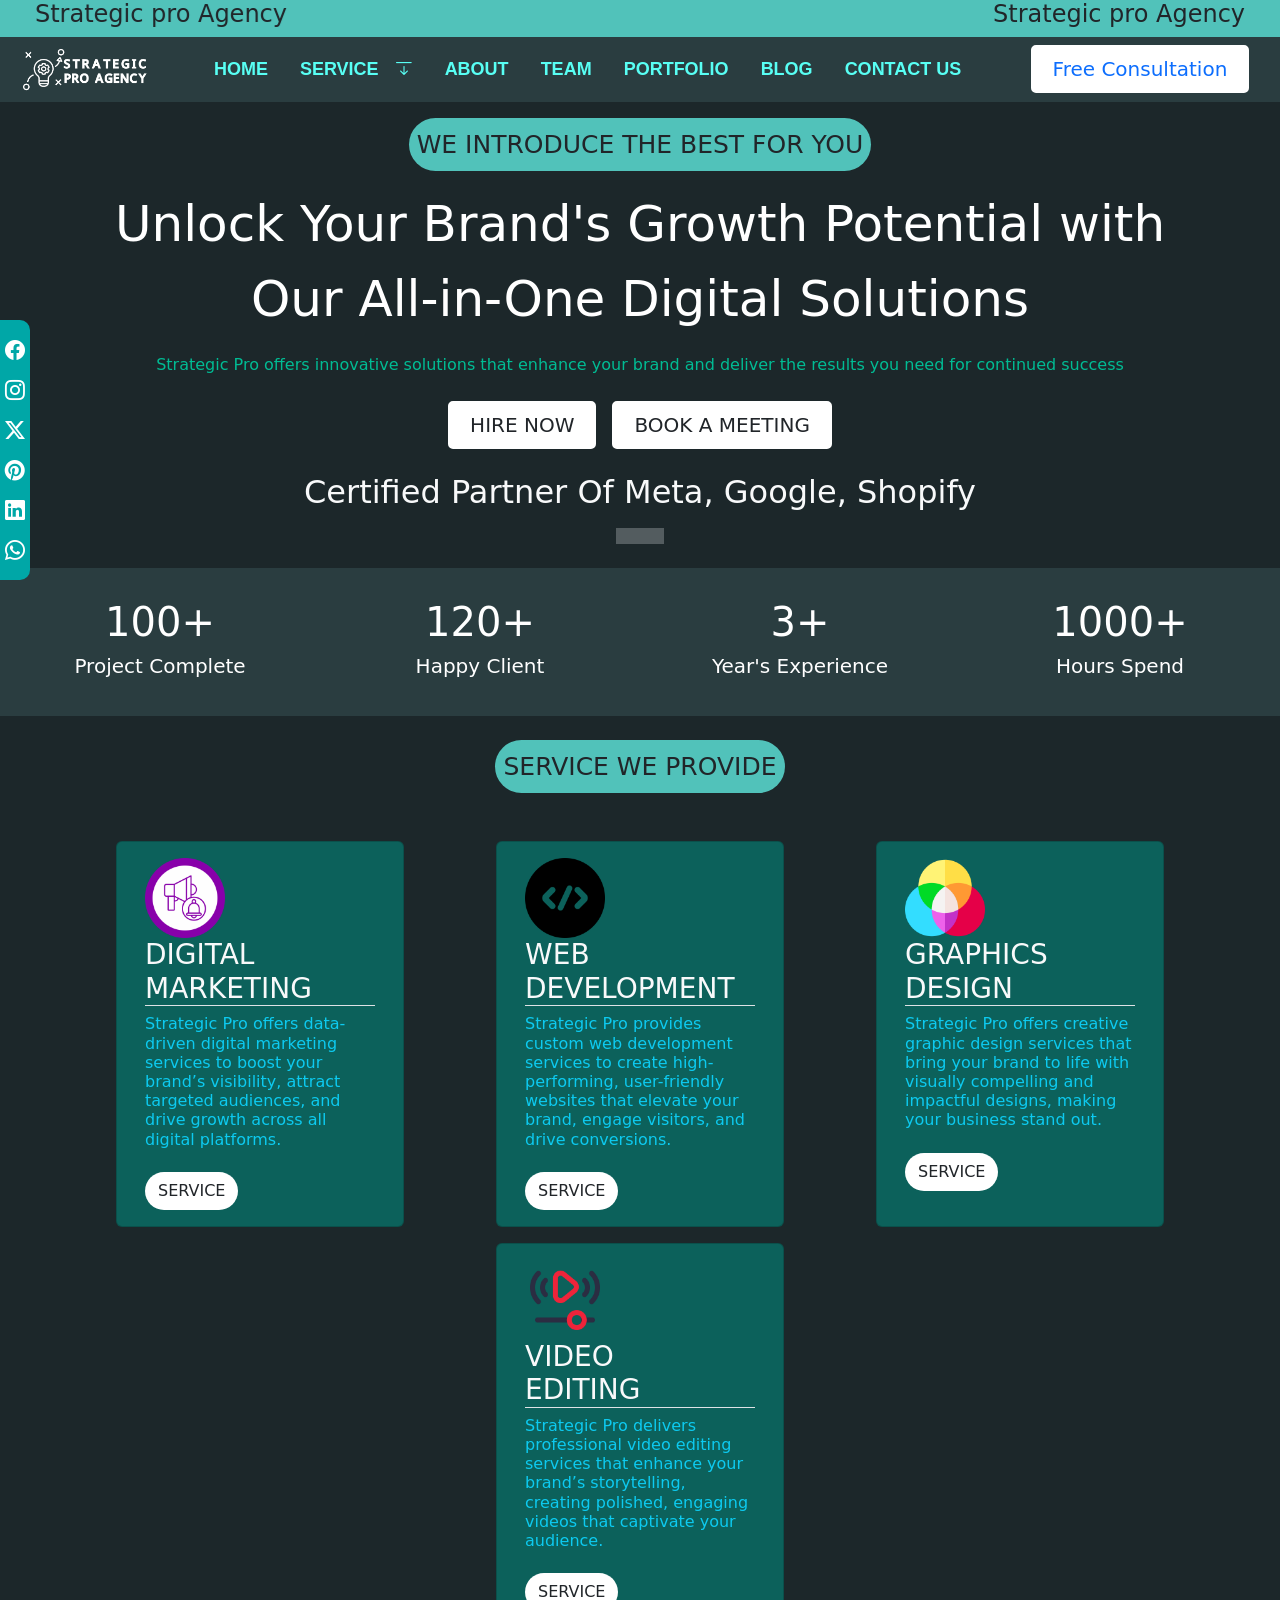
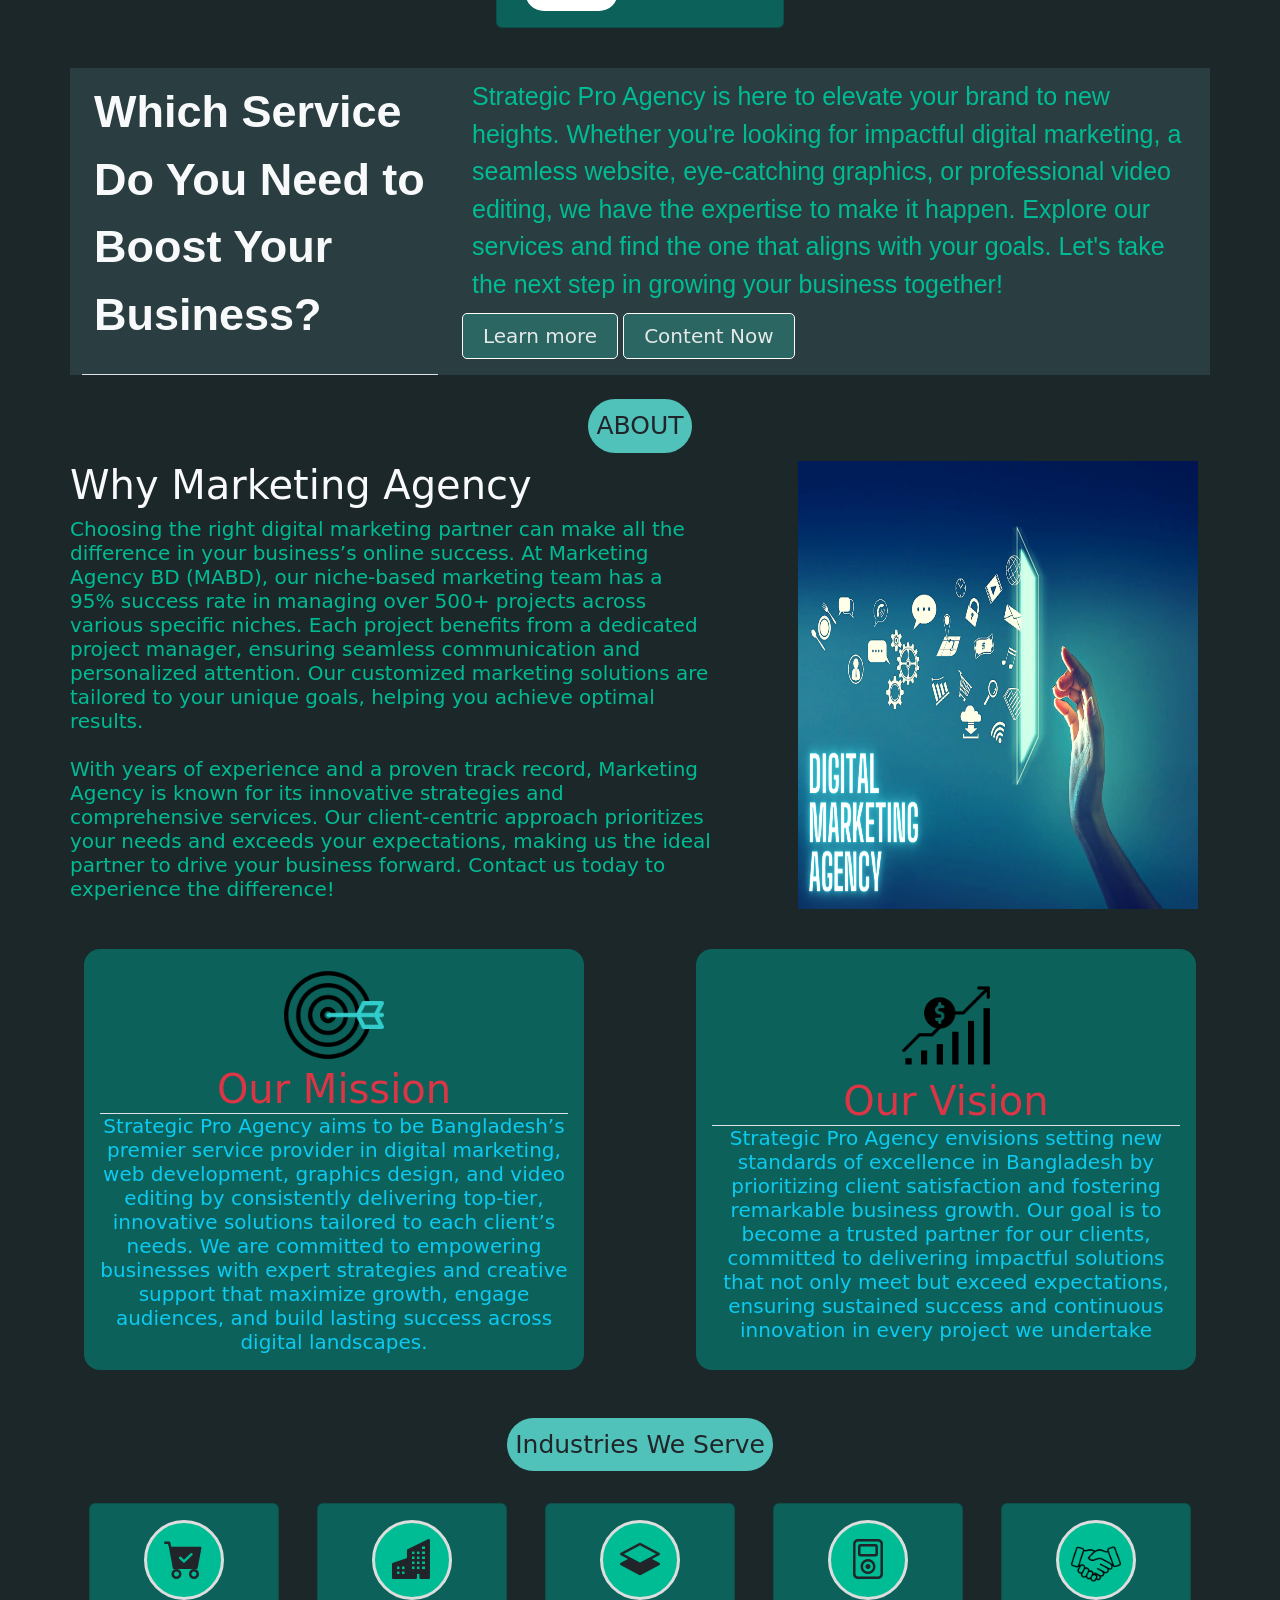
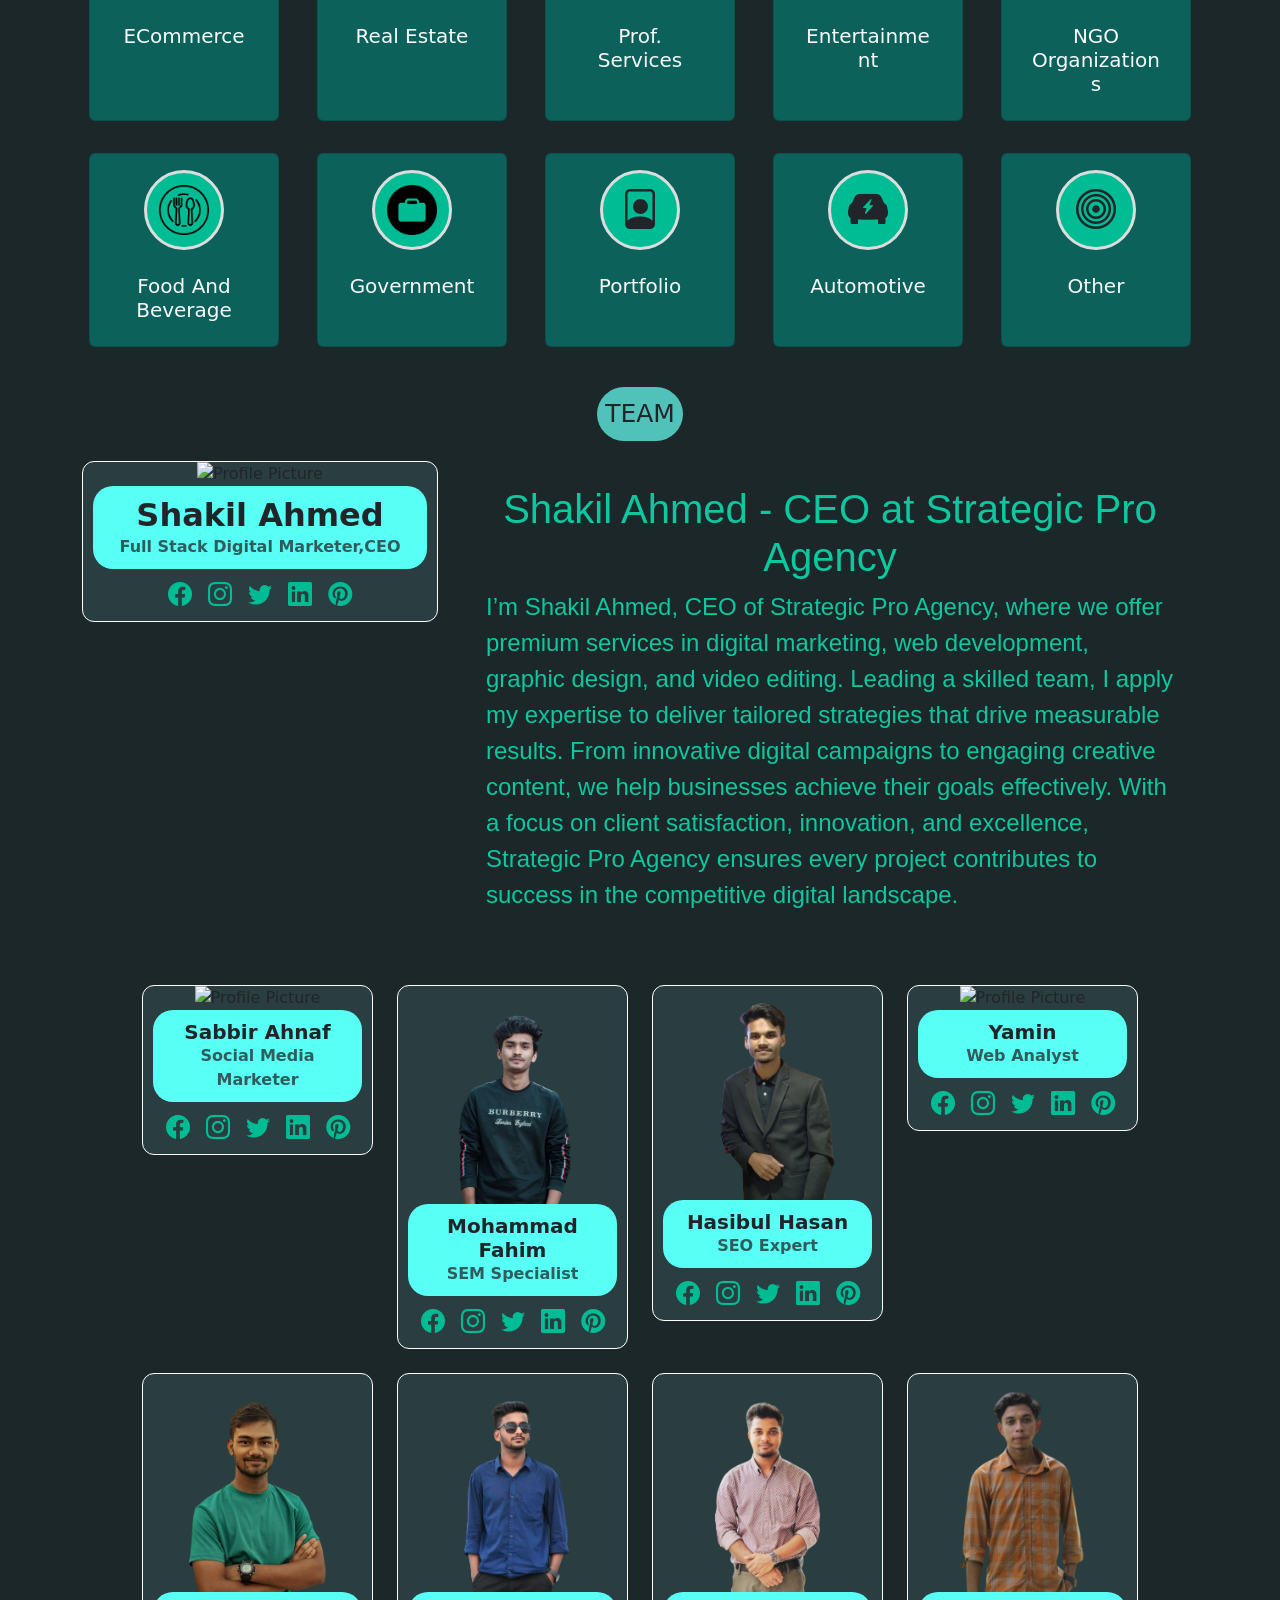
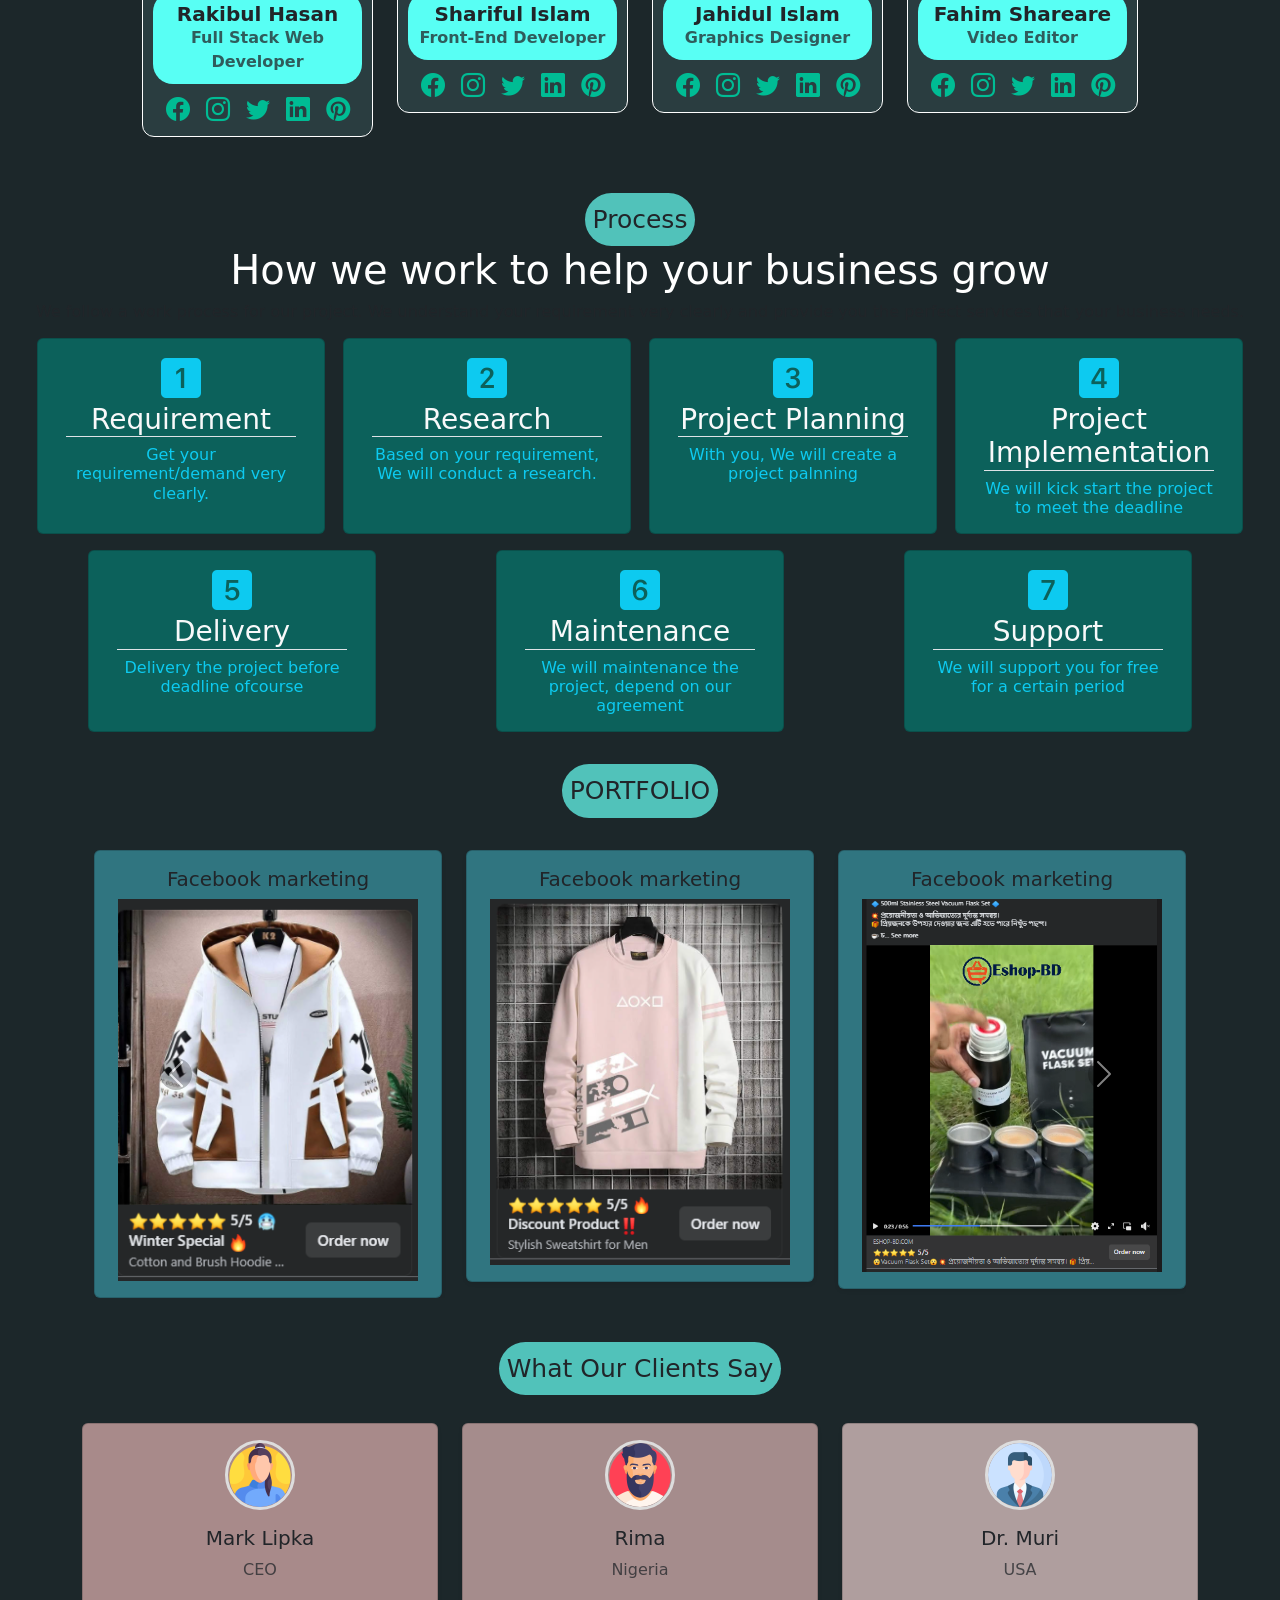
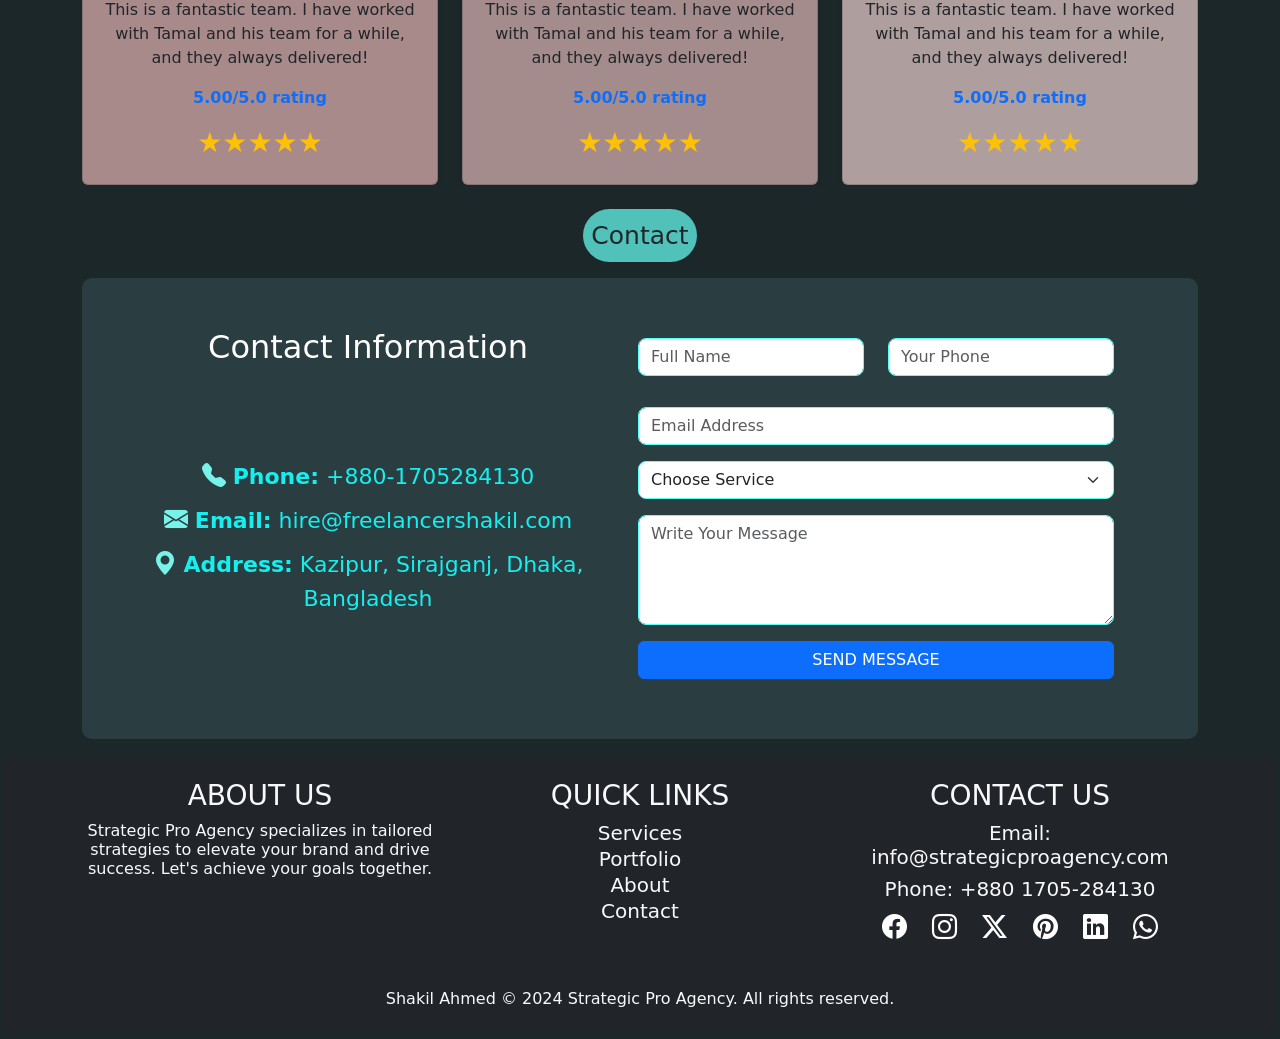
==== commit 6aacb616: "shakil" ====
--- a/index.html
+++ b/index.html
@@ -13,25 +13,26 @@
     <!-- top -->
     <section>
         <div class="d-flex justify-content-center top-bg">
-            <h4>Free Consultation</h4 >
-            <a class="h4 ps-3 d-flex align-items-center text-decoration-none" href="https://wa.me/01705284130" target="_blank"><i class="bi bi-whatsapp"></i></a>
-            <a class="h4 ps-3 d-flex align-items-center text-decoration-none" href="https://www.facebook.com/freelancerexpert.shakil" target="_blank"><i class="bi bi-facebook"></i></a>
-        </div>
-    </section>
+            <marquee class="h4" direction="right">Strategic pro Agency</marquee direction="right">
+            <marquee class="h4" direction="left">Strategic pro Agency</marquee direction="right">
+        </div>
+    </section>
+
+    <!-- header -->
     <section class="d-flex justify-content-around align-items-center sticky-top menu-ber" style="background-color: #2a3d40;">
         <div>
-            <img src="img/RAKIB MART.png" alt="logo" width="130px">
+            <a href="index.html"><img src="img/RAKIB MART.png" alt="logo" width="130px"></a>
         </div>
         <div class="d-none d-xl-block d-xxl-block">
             <ul class="nav">
-                <li class="nav-item"><a href="3" class="nav-link">HOME</a></li>
+                <li class="nav-item"><a href="index.html" class="nav-link">HOME</a></li>
                     <div class="dropdown">
                         <li class="nav-item">
                             <a href="#" class="nav-link">SERVICE<i class="ps-3 bi bi-arrow-bar-down"></i></a>
                         </li>
                         <div class="dropdown-content">
                             <div class="col-3 border m-1">
-                                <p class="h5 d-flex sub-color p-2">DIGITAL MARKETING</p>
+                                <a href="dm.html" class="h5 d-flex sub-color p-2 text-decoration-none">DIGITAL MARKETING</a>
                                 <li><a href="#" class="nav-link">Meta Ads Management </a></li>
                                 <li><a href="#" class="nav-link">Google Ads Management</a></li>
                                 <li><a href="#" class="nav-link">Web Analytics</a></li>
@@ -41,7 +42,7 @@
                                 <li><a href="#" class="nav-link">Search Engin Optimization</a></li>
                             </div>
                             <div class="col-3 border m-1">
-                                <p class="h5 d-flex sub-color p-2">WEB DEVELOPMENT</p>
+                                <a href="#" class="h5 d-flex sub-color p-2 text-decoration-none">WEB DEVELOPMENT</a>
                                 <li><a href="#" class="nav-link">Front-End Development</a></li>
                                 <li><a href="#" class="nav-link">Back-End Development</a></li>
                                 <li><a href="#" class="nav-link">Full-Stack Development</a></li>
@@ -49,7 +50,7 @@
                                 <li><a href="#" class="nav-link">Testing & Debugging</a></li>
                             </div>
                             <div class="col-3 border m-1">
-                                <p class="h5 d-flex sub-color p-2">GRAPHICS DESIGN</p>
+                                <a href="#" class="h5 d-flex sub-color p-2 text-decoration-none">GRAPHICS DESIGN</a>
                                 <li><a href="#" class="nav-link">Logo Design</a></li>
                                 <li><a href="#" class="nav-link">Banner Design</a></li>
                                 <li><a href="#" class="nav-link">Business Card Design</a></li>
@@ -58,7 +59,7 @@
                                 <li><a href="#" class="nav-link">Content Design</a></li>
                             </div>
                             <div class="col-3 border m-1">
-                                <p class="h5 d-flex sub-color p-2">VIDEO EDITING</p>
+                                <a href="#" class="h5 d-flex sub-color p-2 text-decoration-none">VIDEO EDITING</a>
                                 <li><a href="#" class="nav-link"> Marketing Videos</a></li>
                                 <li><a href="#" class="nav-link">Promotional Videos</a></li>
                                 <li><a href="#" class="nav-link">Corporate & Training Videos</a></li>
@@ -68,11 +69,11 @@
                             </div>
                         </div>
                     </div>
-                <li class="nav-item"><a href="3" class="nav-link">ABOUT</a></li>
-                <li class="nav-item"><a href="3" class="nav-link">TEAM</a></li>
-                <li class="nav-item"><a href="3" class="nav-link">PORTFOLIO</a></li>
-                <li class="nav-item"><a href="3" class="nav-link">BLOG</a></li>
-                <li class="nav-item"><a href="3" class="nav-link">CONTACT US</a></li>
+                <li class="nav-item"><a href="index.html" class="nav-link">ABOUT</a></li>
+                <li class="nav-item"><a href="index.html" class="nav-link">TEAM</a></li>
+                <li class="nav-item"><a href="index.html" class="nav-link">PORTFOLIO</a></li>
+                <li class="nav-item"><a href="index.html" class="nav-link">BLOG</a></li>
+                <li class="nav-item"><a href="index.html" class="nav-link">CONTACT US</a></li>
             </ul>
         </div>
         <div class="box m-2 top-cta-button-small d-xl-none d-xxl-none">
@@ -83,6 +84,10 @@
         </div>
     </section>
 
+    <!-- header end -->
+
+
+    <!-- side social menu start -->
     <div class="social-bar">
     <a href="https://www.facebook.com" target="_blank" class="social-link facebook"><i class="bi bi-facebook"></i></a>
     <a href="https://www.instagram.com" target="_blank" class="social-link instagram"><i class="bi bi-instagram"></i></a>
@@ -91,8 +96,9 @@
     <a href="https://www.linkedin.com" target="_blank" class="social-link linkedin"><i class="bi bi-linkedin"></i></a>
     <a href="https://wa.me/yournumber" target="_blank" class="social-link whatsapp"><i class="bi bi-whatsapp"></i></a>
     </div>
-
-
+    <!-- end social menu  -->
+
+    <!-- home interface start -->
     <section>
         <div class="d-flex justify-content-center m-3">
             <div class="d-inline-flex about-main text-center">WE INTRODUCE THE BEST FOR YOU </div>
@@ -120,28 +126,28 @@
         <div>
             <p class="h2 d-flex justify-content-center text-light mb-3 text-center">Certified Partner Of Meta, Google, Shopify</p>
             <div class="d-sm-flex justify-content-center text-center mb-4">
-                <img src="https://growthcart.agency/wp-content/uploads/2024/01/image-65.png" alt="">
-                <img src="https://growthcart.agency/wp-content/uploads/2024/01/image-64.png" alt="">
-                <img src="https://growthcart.agency/wp-content/uploads/2024/01/image-63.png" alt="">
-            </div>
-            
-        </div>
-        
-    </section>
-    
-
+                <img class="bg-light p-2 text-dark bg-opacity-25" src="https://growthcart.agency/wp-content/uploads/2024/01/image-65.png" alt="">
+                <img class="bg-light p-2 text-dark bg-opacity-25" src="https://growthcart.agency/wp-content/uploads/2024/01/image-64.png" alt="">
+                <img class="bg-light p-2 text-dark bg-opacity-25" src="https://growthcart.agency/wp-content/uploads/2024/01/image-63.png" alt="">
+            </div> 
+        </div>
+    </section>
+    <!-- home interface end  -->
+
+
+    <!-- project complete  -->
     <section class="work-bg container-fluid">
         <div class="row work ">
             <div class="col-3">
                 <h1 class="d-flex justify-content-center">100+</h1>
-                <span class="d-flex justify-content-center h5">Project Complite</span>
+                <span class="d-flex justify-content-center h5">Project Complete</span>
             </div>
             <div class="col-3">
                 <h1 class="d-flex justify-content-center">120+</h1>
                 <span class="d-flex justify-content-center h5">Happy Client</span>
             </div>
             <div class="col-3">
-                <h1 class="d-flex justify-content-center">2+</h1>
+                <h1 class="d-flex justify-content-center">3+</h1>
                 <span class="d-flex justify-content-center h5">Year's Experience</span>
             </div>
             <div class="col-3">
@@ -150,7 +156,9 @@
             </div>
         </div>
     </section>
-
+    <!-- project complete section end  -->
+
+    <!-- servece section start  -->
     <section class="container-fluid d-flex justify-content-around ">
         <div class="d-inline-flex about-main mt-4 mb-5">
             SERVICE WE PROVIDE
@@ -165,7 +173,7 @@
                     <img src="img/media.png" alt="" width="80px">
                   <h3 class="card-title border-bottom text-light">DIGITAL MARKETING</h3>
                   <p class="card-text h6 text-info">Strategic Pro offers data-driven digital marketing services to boost your brand’s visibility, attract targeted audiences, and drive growth across all digital platforms.</p>
-                  <a href="https://wa.me/+8801705284130" class="button-color btn" target="_blank">SERVICE</a>
+                  <a href="dm.html" class="button-color btn" target="_blank">SERVICE</a>
                 </div>
             </div>
             <div class="card mb-3 box" style="width: 18rem;background-color: #0c615b;">
@@ -195,7 +203,10 @@
             </div>
         </div>
     </section>
-
+    <!-- service section end  -->
+
+
+    <!-- service provide description  -->
     <section class="container-fluid container mb-4 mt-4">
         <div class="row p-3 p-sm-0 services-bg">
             <div class="col">
@@ -220,7 +231,10 @@
             </div>
         </div>  
     </section>
-
+    <!-- service provide description end  -->
+
+
+    <!-- about section start  -->
     <section class="container-fluid d-flex justify-content-around ">
         <div class="d-inline-flex about-main mb-2 ">
             ABOUT
@@ -391,7 +405,9 @@
             
         </div>
     </section>
-
+    <!-- about section end -->
+
+    <!-- team Management  -->
     <section class="container-fluid d-flex justify-content-around ">
         <div class="d-inline-flex about-main mb-1 mt-4">
             TEAM
@@ -470,7 +486,7 @@
                     <img src="img/Untitled design/sahed.png" class="card-img-top mx-auto" alt="Profile Picture" style="width: 150px;">
                     <div class="card-body">
                         <div class="name-color">
-                            <h5 class="card-title  fw-bold">Shahed Sarker</h5>
+                            <h5 class="card-title  fw-bold">Hasibul Hasan</h5>
                             <p class="card-text text-muted"style="font-weight: bold;">SEO Expert</p>
                         </div>
                         <div class="social-icons d-flex justify-content-center gap-3 mt-2 mb-2">
@@ -521,10 +537,10 @@
             </div>
             <div class="col-md-3 col-6 mb-sm-1 mb-4">
                 <div class="text-center box" style="border-radius: 12px; border: 1px solid white; background-color: #2a3d40;">
-                    <img src="img/Untitled design/nayem.png" class="card-img-top mx-auto" alt="Profile Picture" style="width: 150px;">
+                    <img src="img/Untitled design/shariful.png" class="card-img-top mx-auto" alt="Profile Picture" style="width: 150px;">
                     <div class="card-body">
                         <div class="name-color">
-                            <h5 class="card-title  fw-bold">Abu Nayem</h5>
+                            <h5 class="card-title  fw-bold">Shariful Islam</h5>
                             <p class="card-text text-muted" style="font-weight: bold;">Front-End Developer</p>
                         </div>
                         <div class="social-icons d-flex justify-content-center gap-3 mt-2 mb-2">
@@ -539,10 +555,10 @@
             </div>
             <div class="col-md-3 col-6">
                 <div class="text-center box" style="border-radius: 12px; border: 1px solid white; background-color: #2a3d40;">
-                    <img src="img/Untitled design/shariful.png" class="card-img-top mx-auto" alt="Profile Picture" style="width: 150px;">
+                    <img src="img/Untitled design/jahidul.png" class="card-img-top mx-auto" alt="Profile Picture" style="width: 150px;">
                     <div class="card-body">
                         <div class="name-color">
-                            <h5 class="card-title  fw-bold">Shariful Islam</h5>
+                            <h5 class="card-title  fw-bold">Jahidul Islam</h5>
                             <p class="card-text text-muted"style="font-weight: bold;">Graphics Designer</p>
                         </div>
                         <div class="social-icons d-flex justify-content-center gap-3 mt-2 mb-2">
@@ -572,11 +588,12 @@
                         </div>
                     </div>
                 </div>
-            </div>
-            
-                
-        </div>
-    </section>
+            </div>  
+        </div>
+    </section>
+    <!-- team managment section end  -->
+
+    <!-- work process start  -->
     <section class="container-fluid d-flex justify-content-around ">
             <div class="d-inline-flex about-main ">
                 Process
@@ -644,6 +661,9 @@
             </div>
         </div>
     </section>
+    <!-- work process end  -->
+
+    <!-- portfolio section start  -->
     <section class="container-fluid d-flex justify-content-around ">
         <div class="d-inline-flex about-main mb-1 ">
             PORTFOLIO
@@ -736,8 +756,10 @@
           </button>
         </div>
       </section>
-
-
+      <!-- portfolio section end  -->
+
+      <!-- client Testimonial  -->
+      <!-- client Testimonial  -->
     <section class="container-fluid d-flex justify-content-around ">
         <div class="d-inline-flex about-main mb-1 mt-3">
         What Our Clients Say
@@ -908,7 +930,9 @@
           </div>
         </div>
       </section>
-
+      <!-- client Testimonial section end  -->
+
+      <!-- footer sction start  -->
       <section class="container mb-3">
         <div class="d-flex justify-content-center m-3">
             <div class="d-inline-flex about-main">Contact</div>
@@ -993,8 +1017,7 @@
               </div>
             </div>
           </footer>
-          
-
+          <!-- footer section end  -->
 
     <script src="https://code.jquery.com/jquery-3.7.1.min.js"></script>
     <script src="js/app.js"></script>
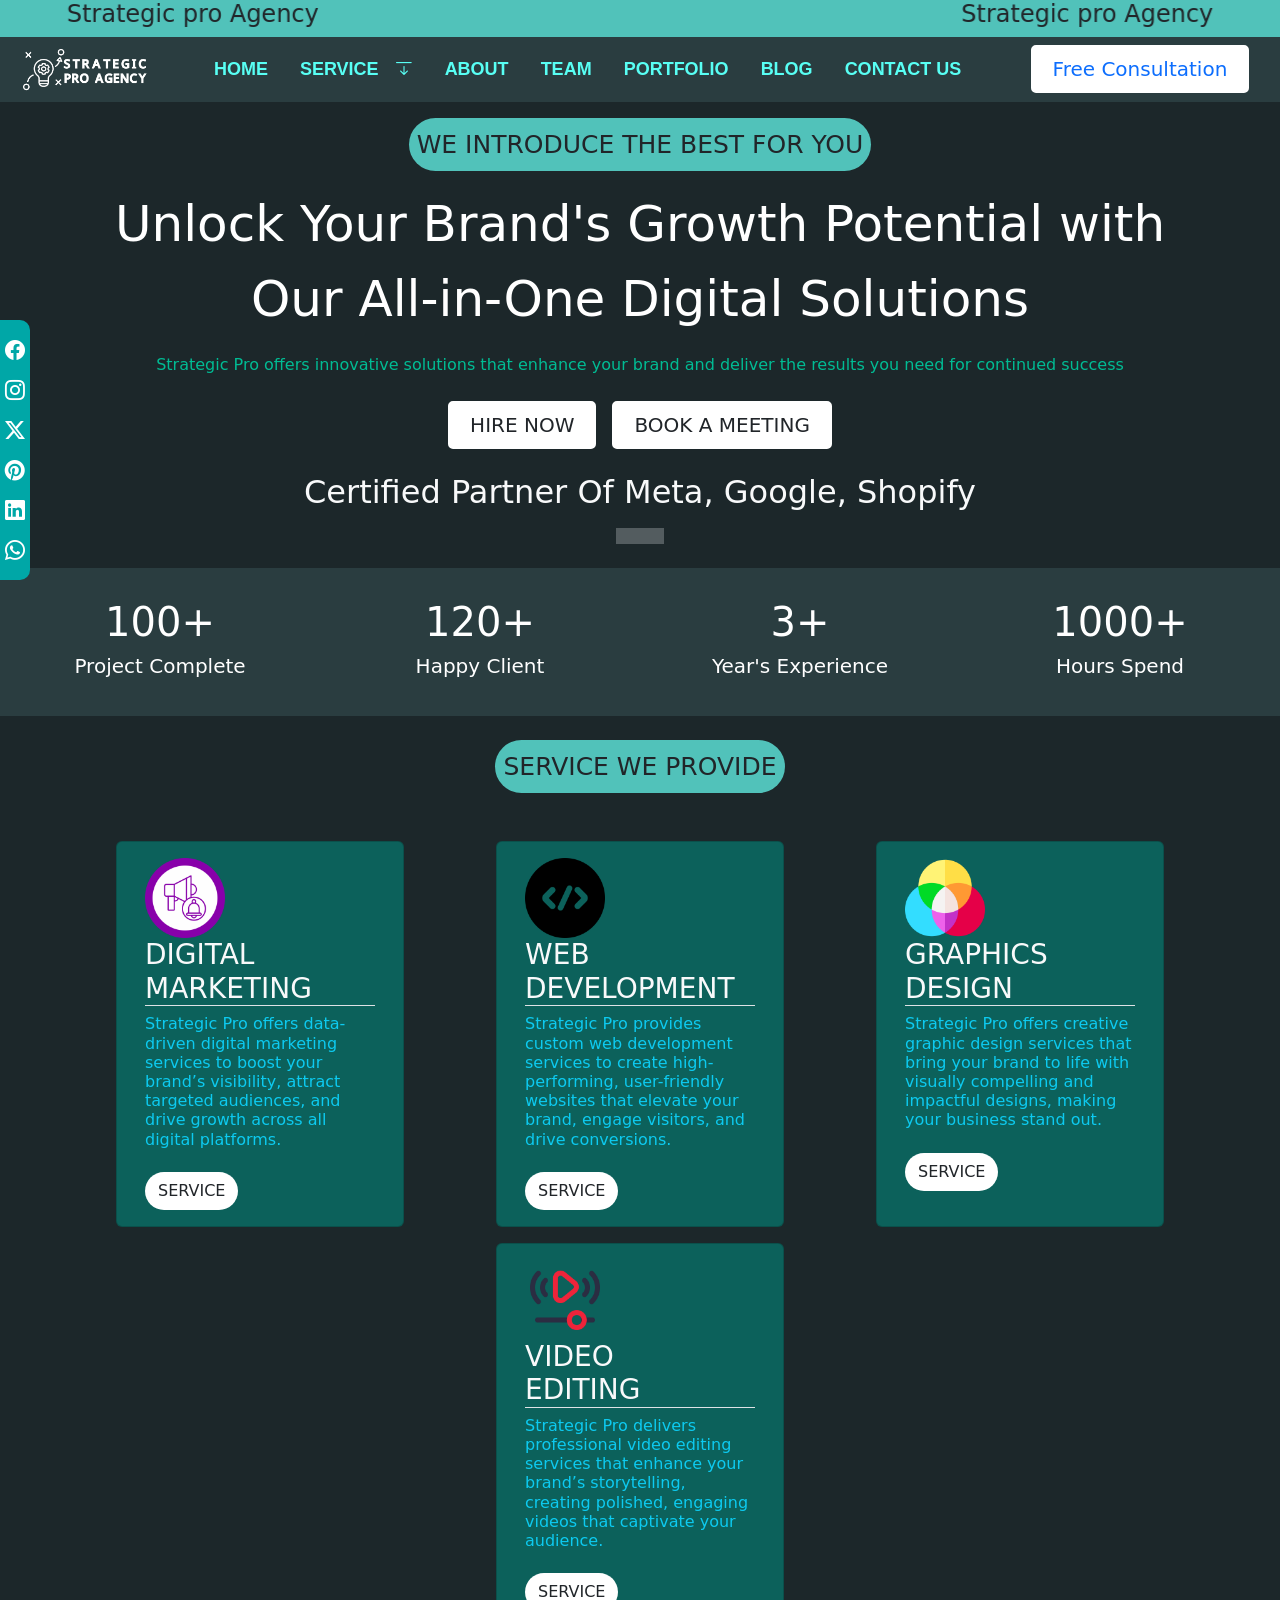
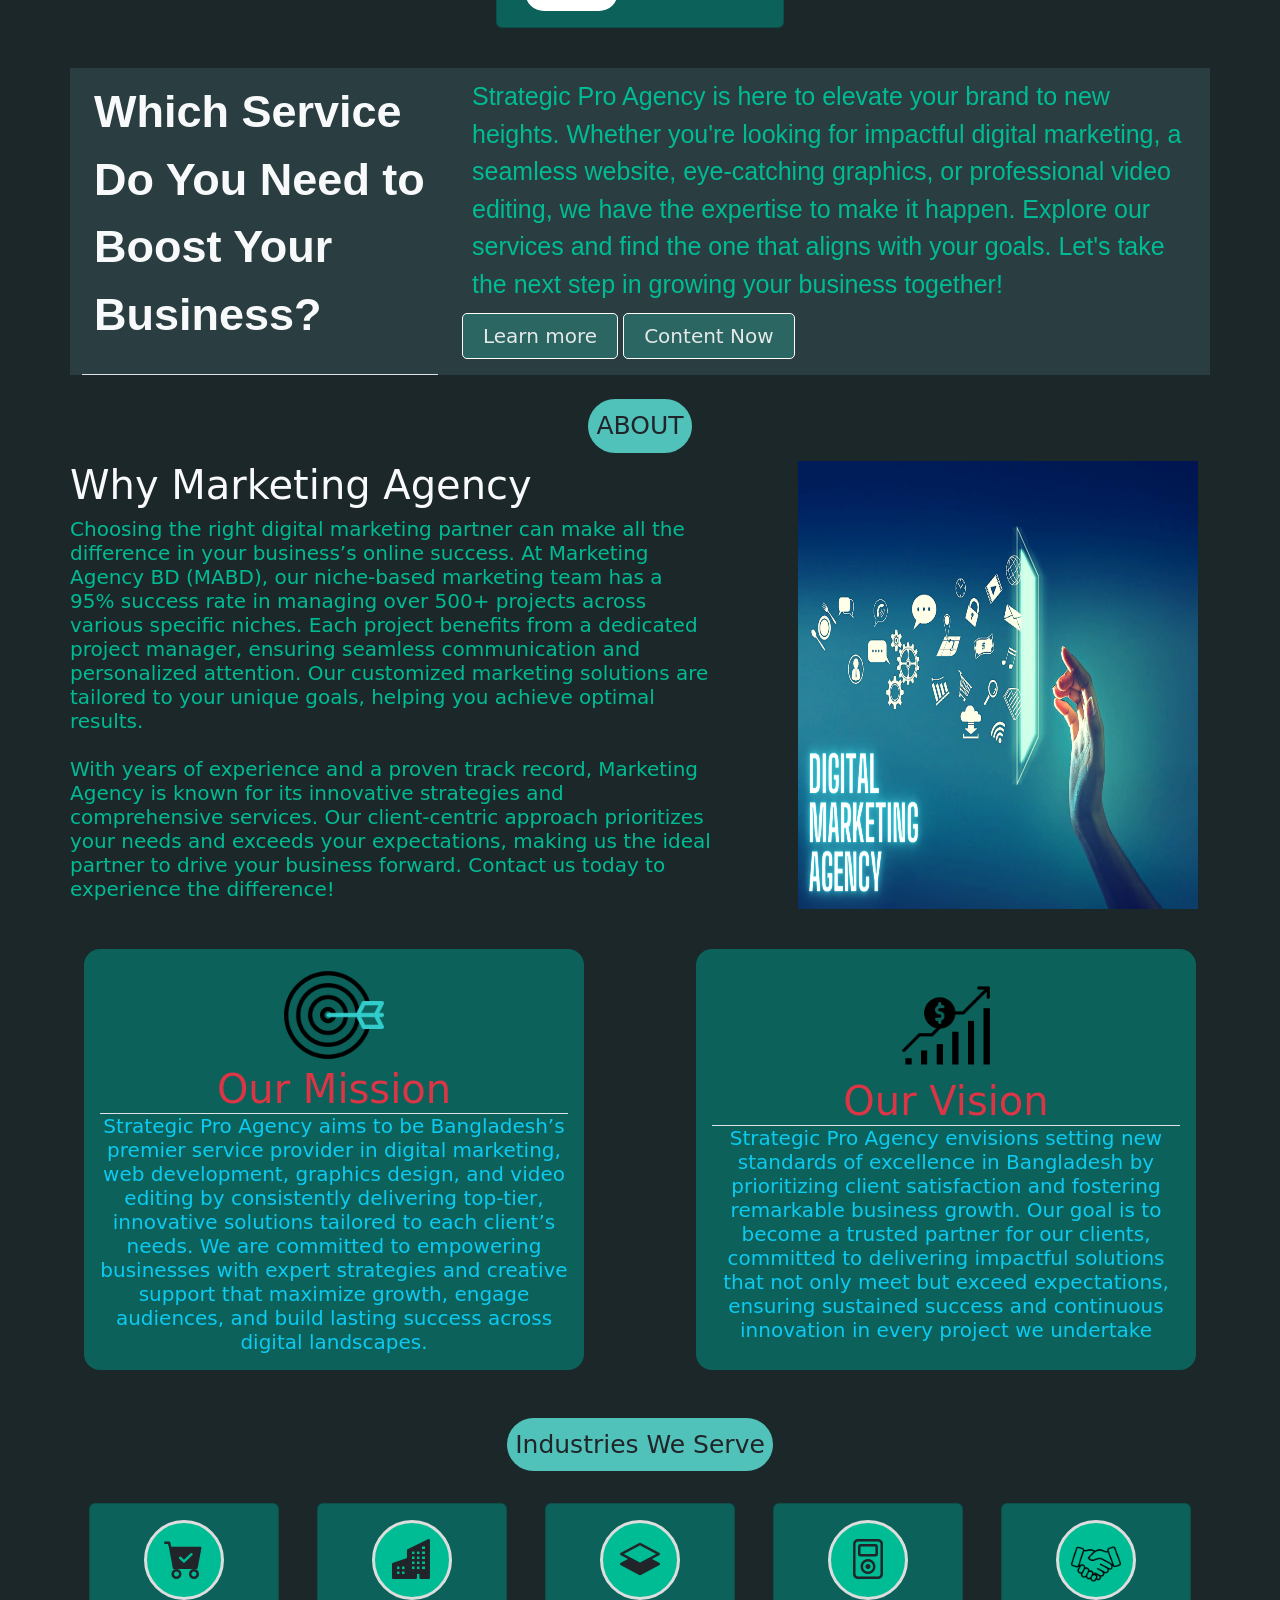
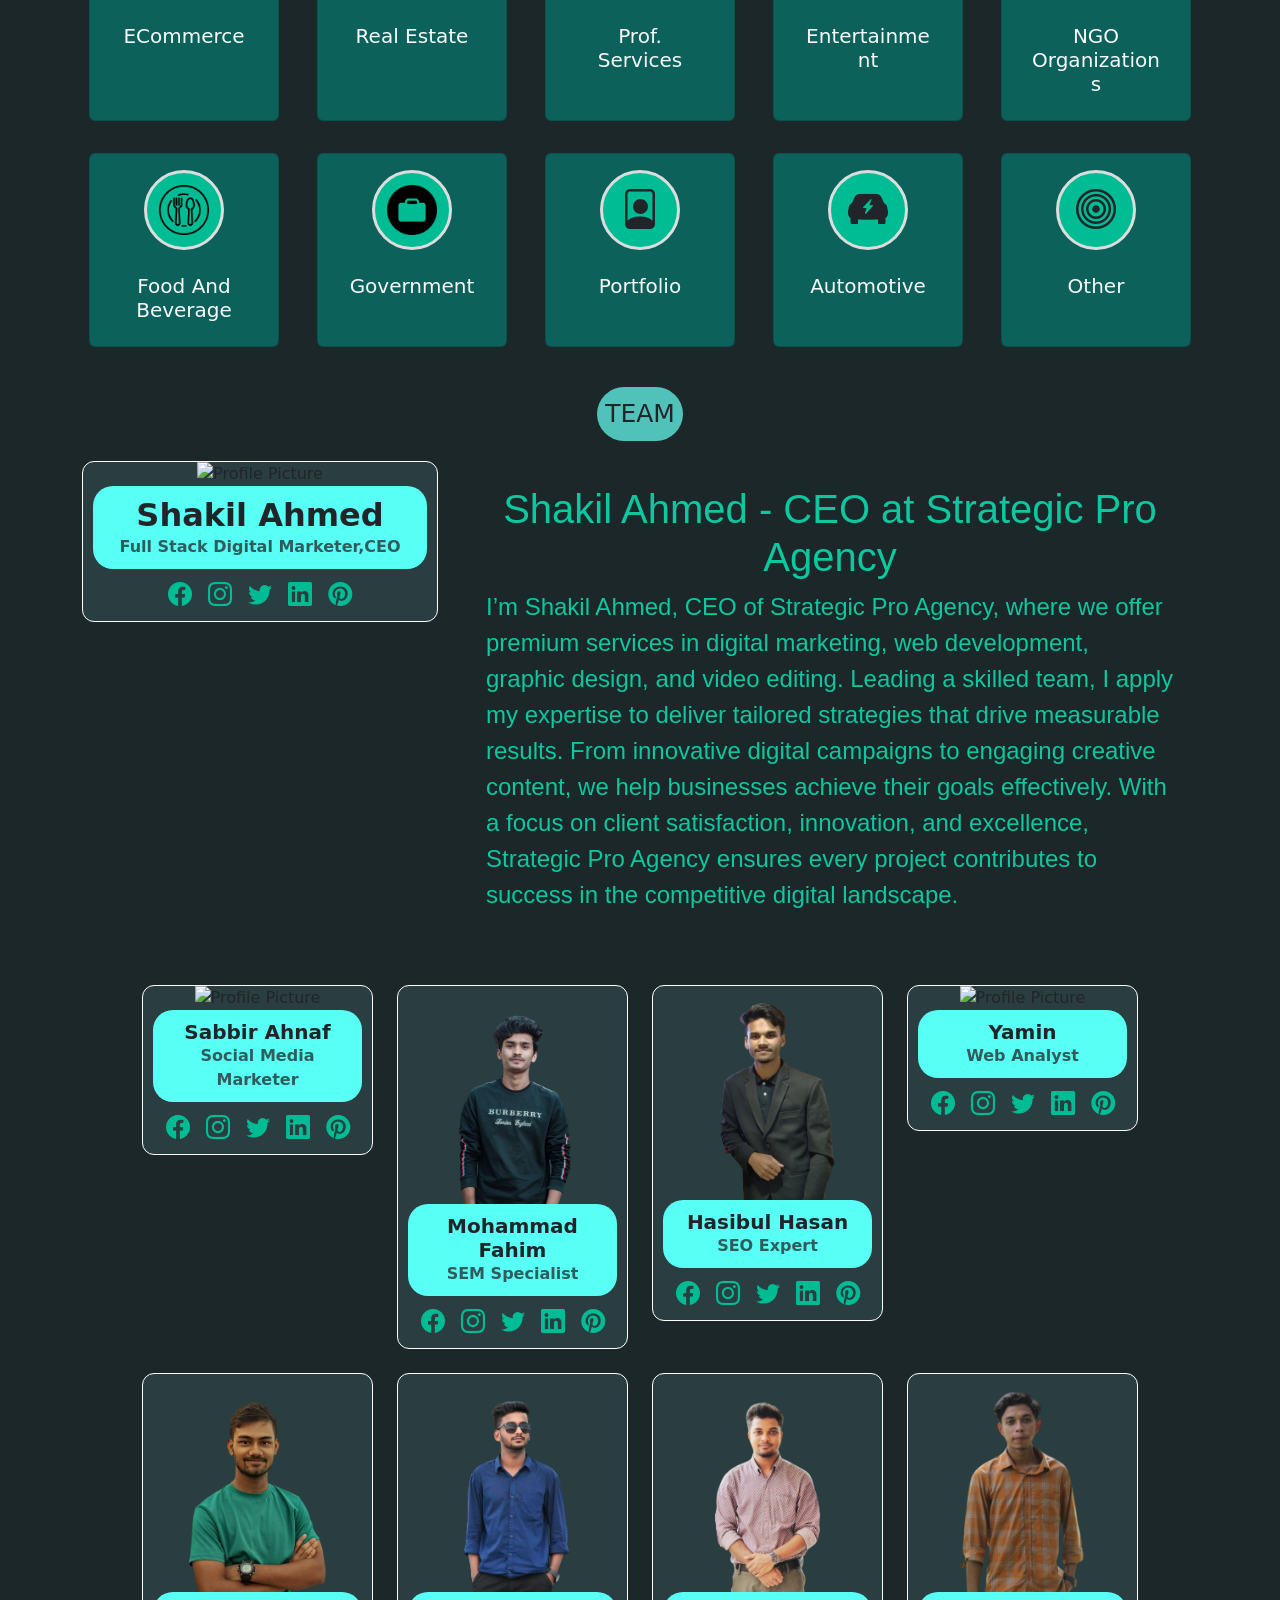
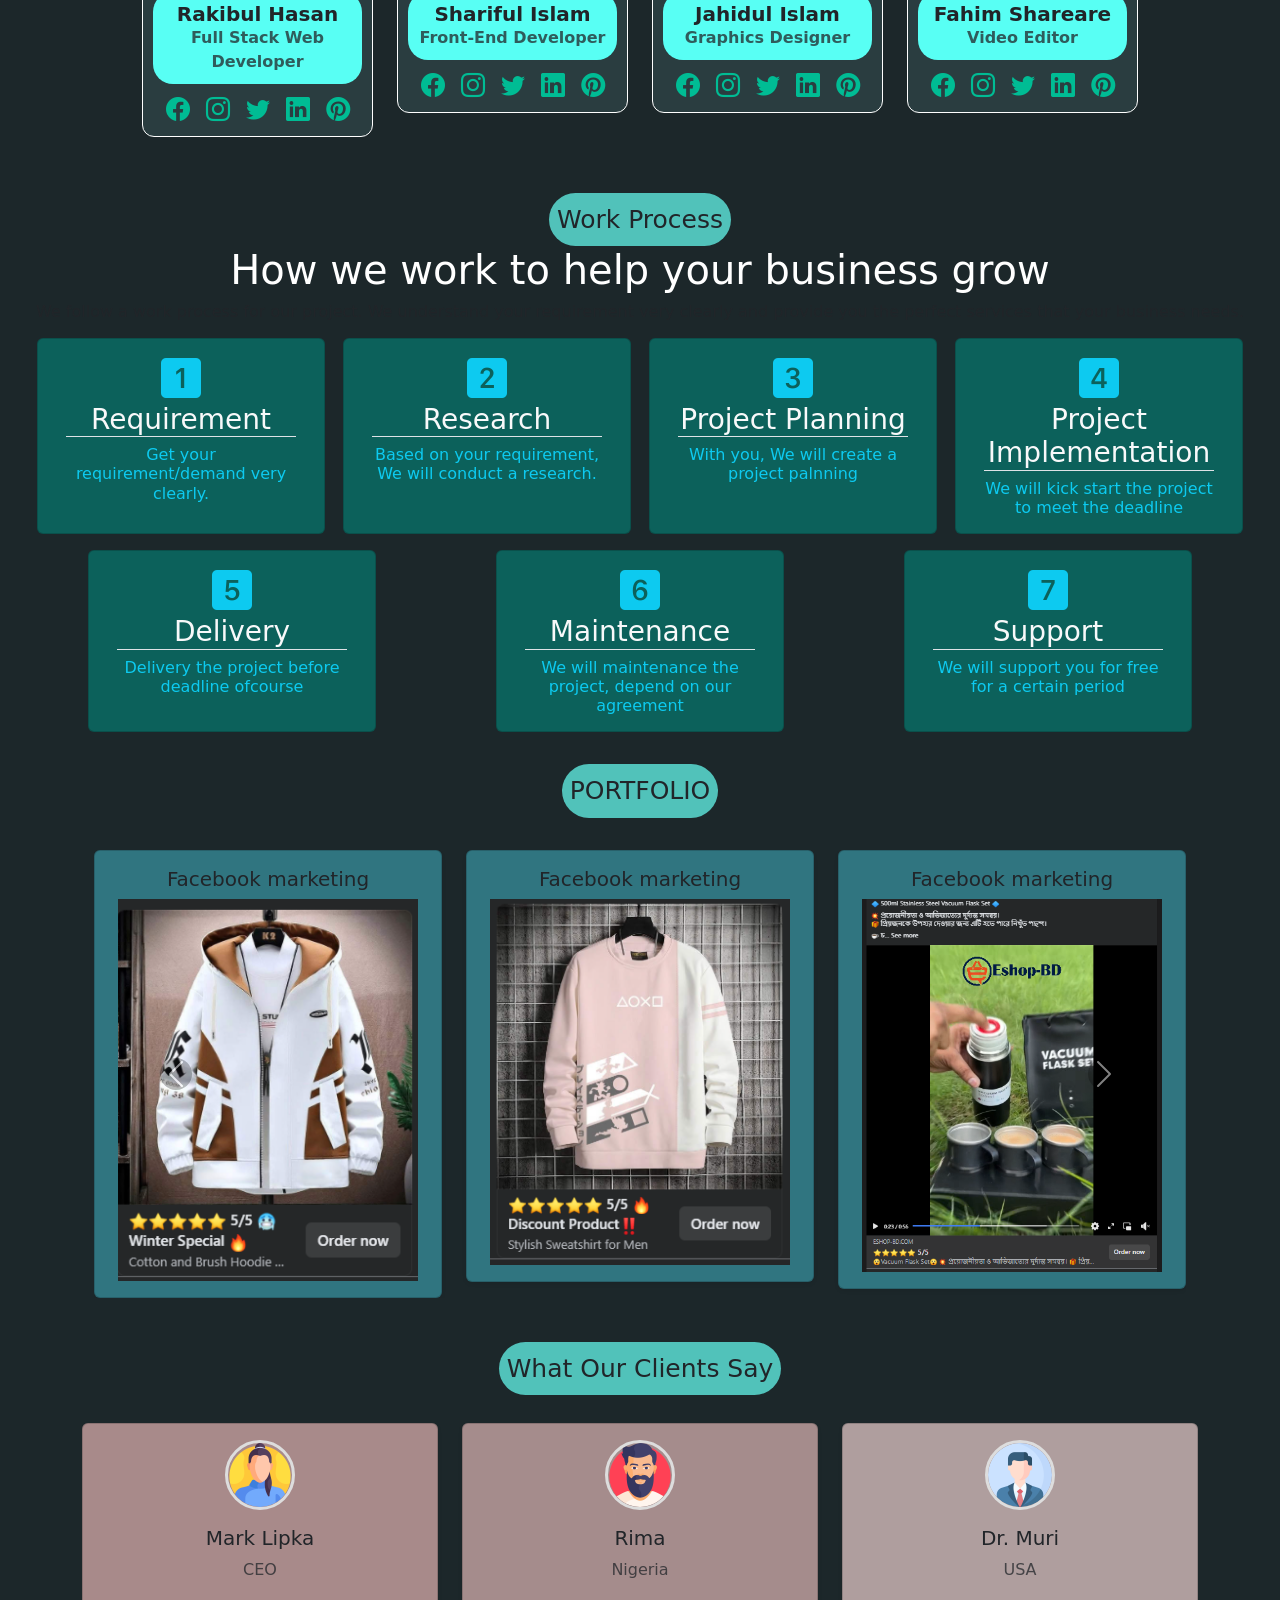
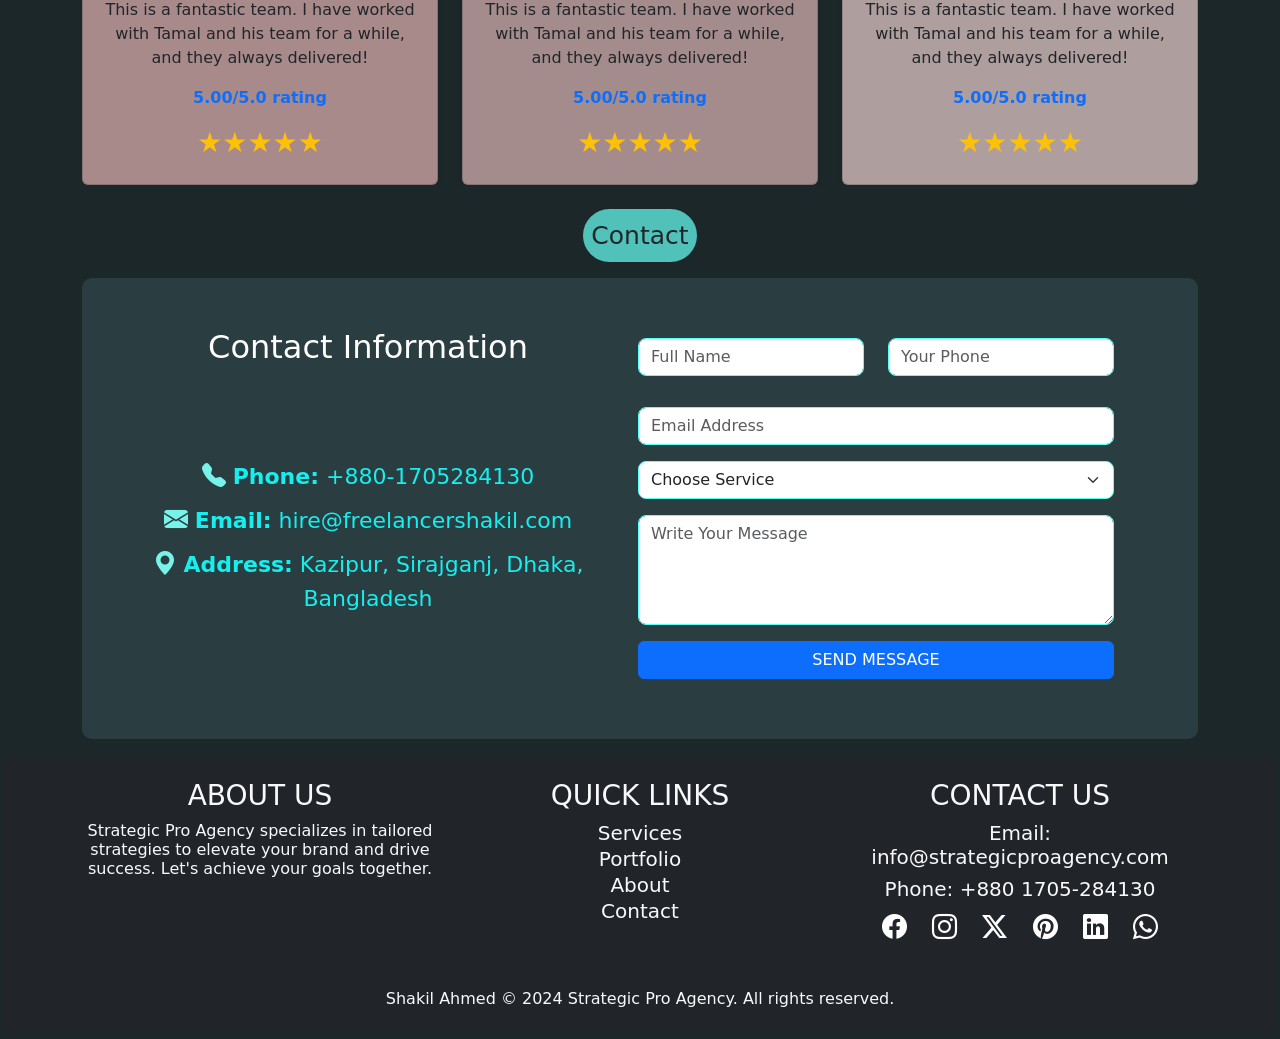
==== commit 8d8b28c6: "update" ====
--- a/index.html
+++ b/index.html
@@ -596,7 +596,7 @@
     <!-- work process start  -->
     <section class="container-fluid d-flex justify-content-around ">
             <div class="d-inline-flex about-main ">
-                Process
+                Work Process
             </div>
     </section>
     <section class="container-fluid d-flex justify-content-around">
